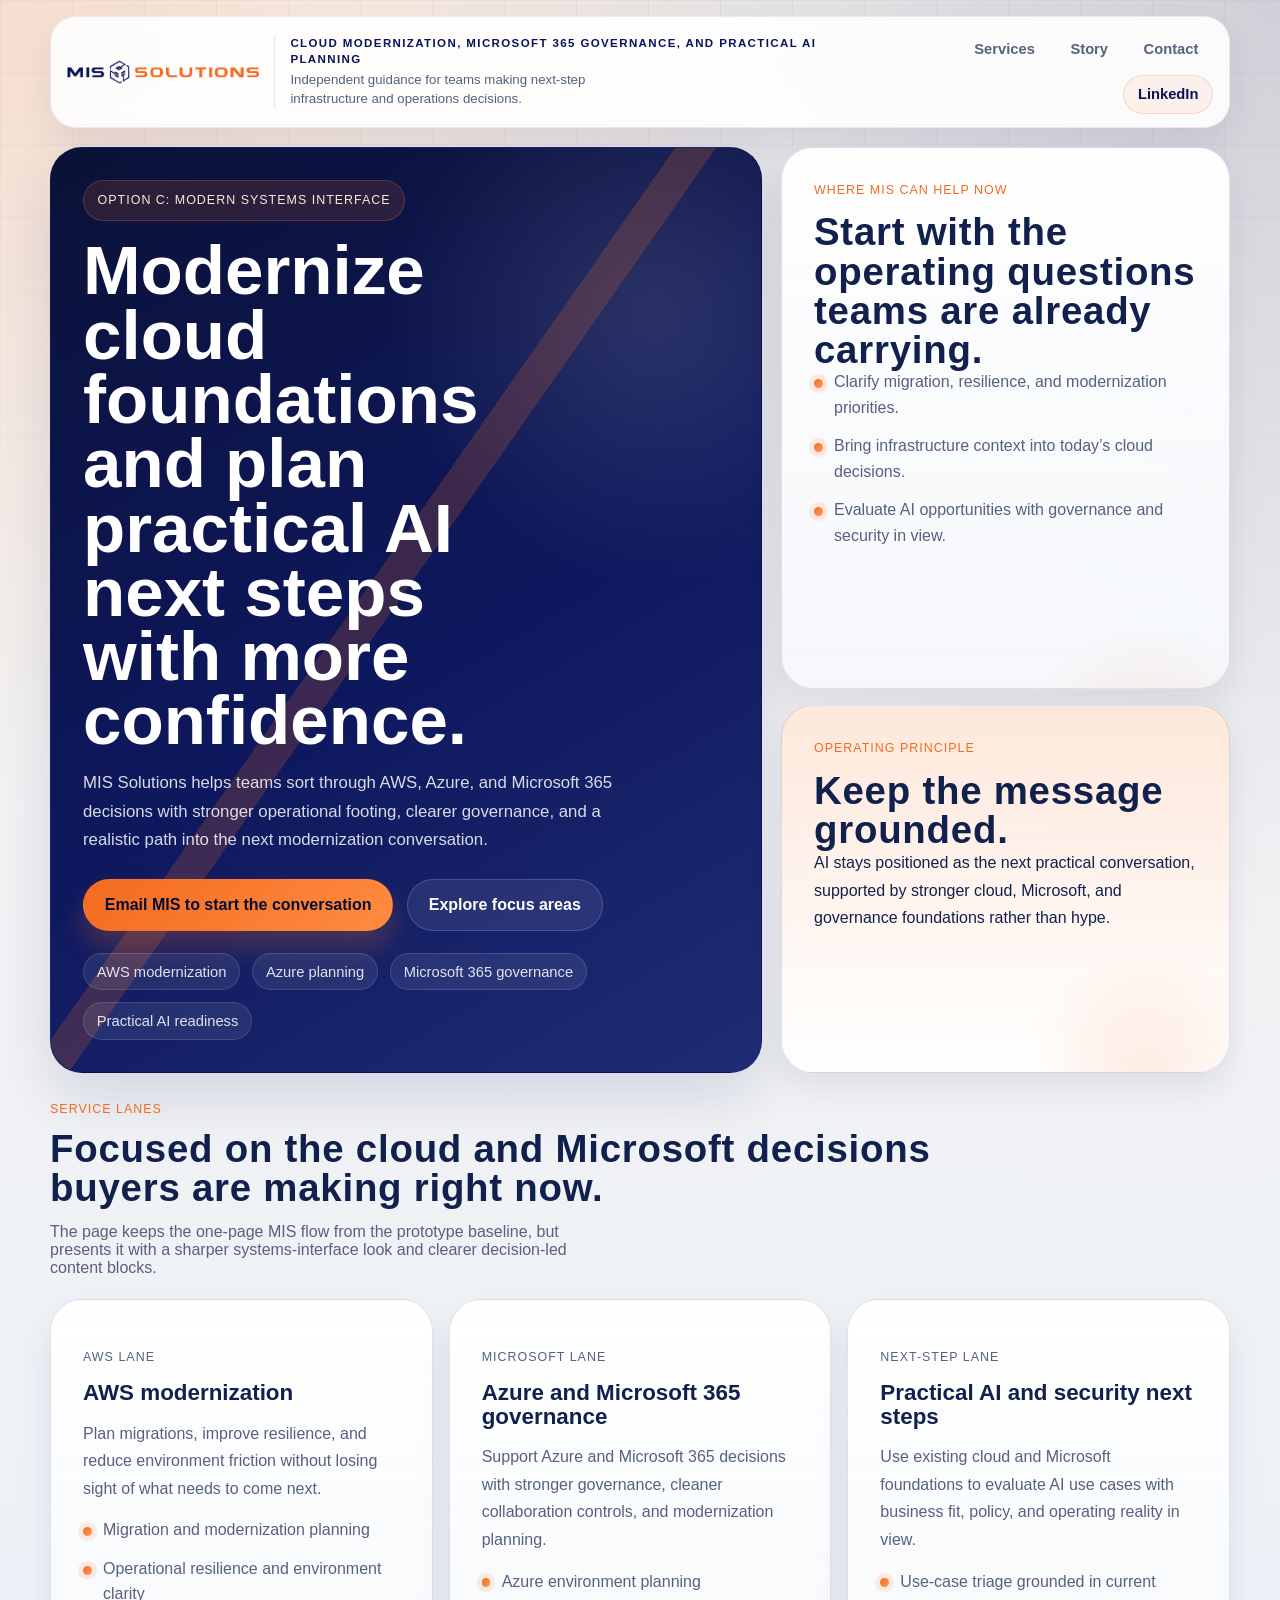
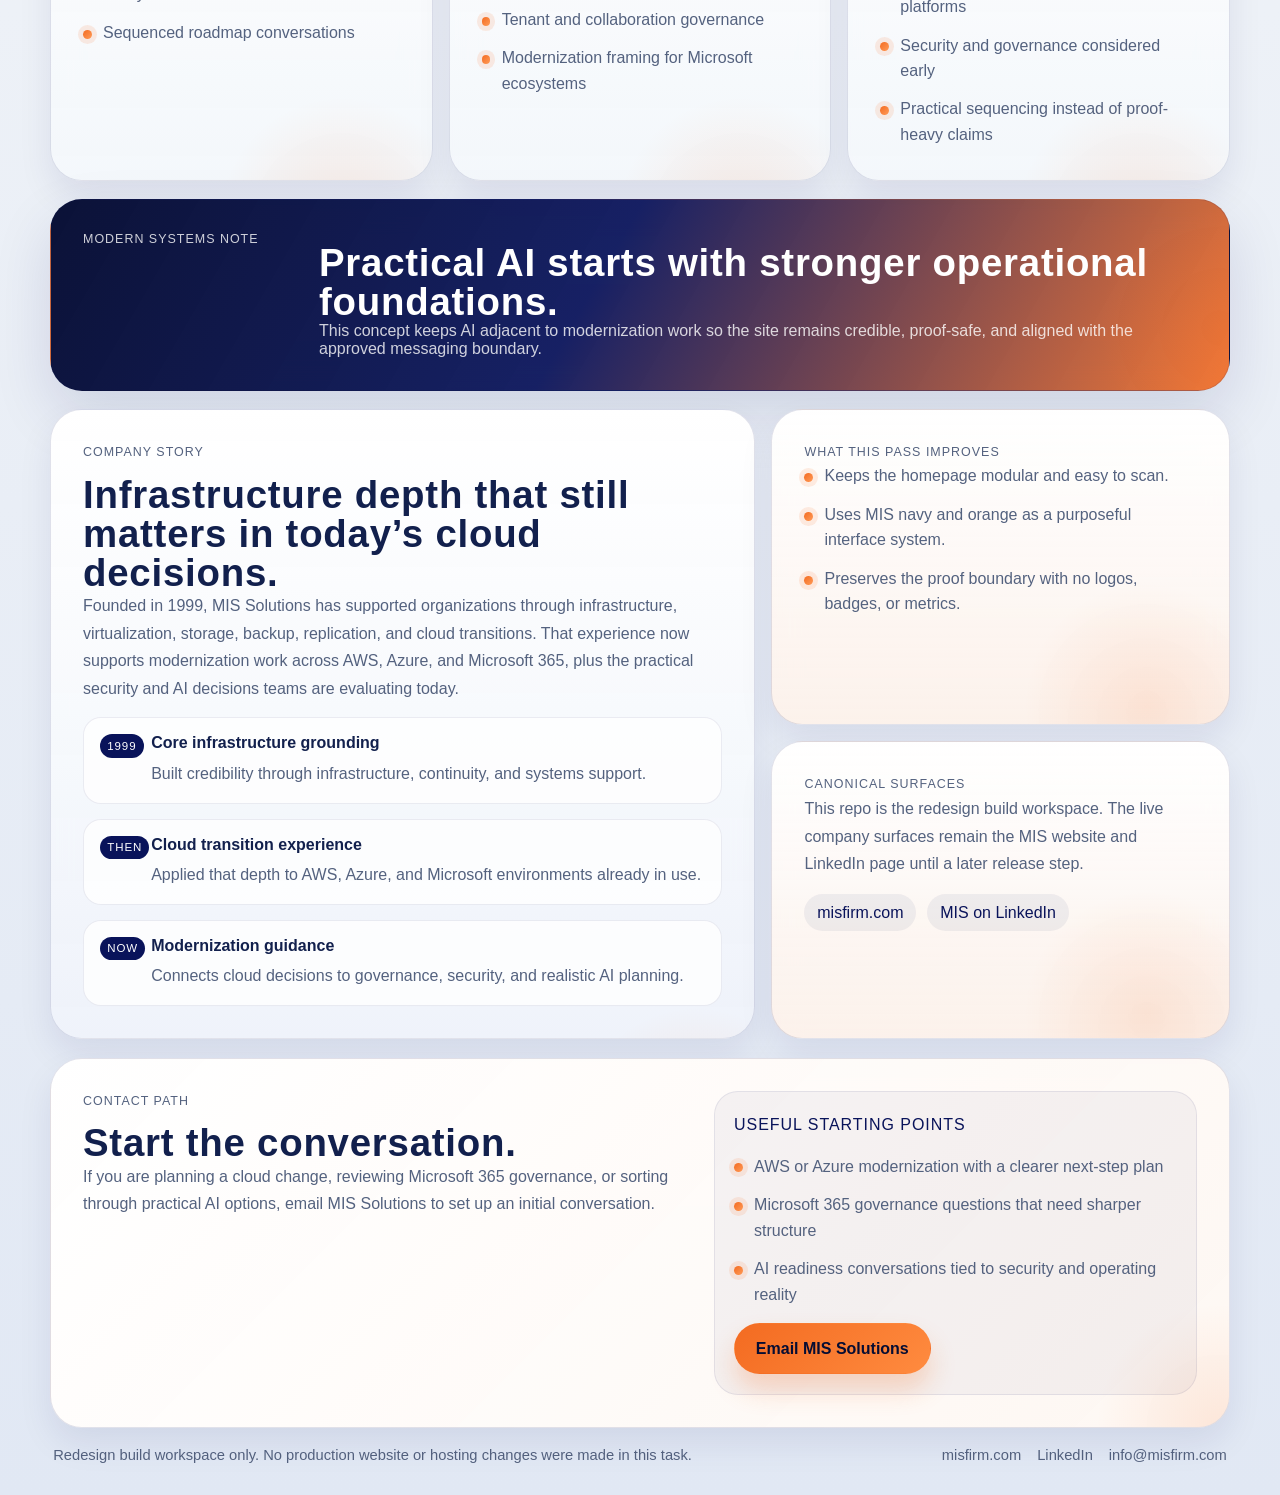
==== index.html @ 7998a899 "Refine homepage header" ====
<!DOCTYPE html>
<html lang="en">
  <head>
    <meta charset="utf-8" />
    <meta name="viewport" content="width=device-width, initial-scale=1" />
    <title>MIS Solutions | Modern Systems Interface</title>
    <meta
      name="description"
      content="MIS Solutions helps organizations modernize AWS, Azure, and Microsoft 365 foundations while planning practical next steps for AI."
    />
    <link rel="stylesheet" href="styles.css" />
  </head>
  <body>
    <div class="page-frame">
      <header class="site-header shell">
        <a class="brand" href="#top" aria-label="MIS Solutions home">
          <img src="assets/mis-logo.png" alt="MIS Solutions" />
          <span class="brand-copy">
            <strong>Cloud modernization, Microsoft 365 governance, and practical AI planning</strong>
            <span>Independent guidance for teams making next-step infrastructure and operations decisions.</span>
          </span>
        </a>

        <nav class="site-nav" aria-label="Primary">
          <a href="#services">Services</a>
          <a href="#story">Story</a>
          <a href="#contact">Contact</a>
          <a class="nav-accent" href="https://www.linkedin.com/company/mis-solutions-llc/">LinkedIn</a>
        </nav>
      </header>

      <main id="top">
        <section class="hero shell">
          <div class="hero-copy panel panel-hero">
            <p class="eyebrow">Option C: Modern Systems Interface</p>
            <h1>Modernize cloud foundations and plan practical AI next steps with more confidence.</h1>
            <p class="lede">
              MIS Solutions helps teams sort through AWS, Azure, and Microsoft 365
              decisions with stronger operational footing, clearer governance, and
              a realistic path into the next modernization conversation.
            </p>

            <div class="hero-actions">
              <a class="button button-primary" href="mailto:info@misfirm.com">
                Email MIS to start the conversation
              </a>
              <a class="button button-secondary" href="#services">
                Explore focus areas
              </a>
            </div>

            <ul class="hero-tags" aria-label="Current focus">
              <li>AWS modernization</li>
              <li>Azure planning</li>
              <li>Microsoft 365 governance</li>
              <li>Practical AI readiness</li>
            </ul>
          </div>

          <aside class="hero-rail">
            <section class="panel panel-rail">
              <p class="section-kicker">Where MIS can help now</p>
              <h2>Start with the operating questions teams are already carrying.</h2>
              <ul class="signal-list">
                <li>Clarify migration, resilience, and modernization priorities.</li>
                <li>Bring infrastructure context into today’s cloud decisions.</li>
                <li>Evaluate AI opportunities with governance and security in view.</li>
              </ul>
            </section>

            <section class="panel panel-rail panel-rail-accent">
              <p class="section-kicker">Operating principle</p>
              <h2>Keep the message grounded.</h2>
              <p>
                AI stays positioned as the next practical conversation, supported by
                stronger cloud, Microsoft, and governance foundations rather than hype.
              </p>
            </section>
          </aside>
        </section>

        <section class="section shell" id="services">
          <div class="section-heading">
            <p class="section-kicker">Service lanes</p>
            <h2>Focused on the cloud and Microsoft decisions buyers are making right now.</h2>
            <p>
              The page keeps the one-page MIS flow from the prototype baseline, but
              presents it with a sharper systems-interface look and clearer decision-led
              content blocks.
            </p>
          </div>

          <div class="service-grid">
            <article class="panel service-card">
              <p class="service-label">AWS lane</p>
              <h3>AWS modernization</h3>
              <p>
                Plan migrations, improve resilience, and reduce environment friction
                without losing sight of what needs to come next.
              </p>
              <ul>
                <li>Migration and modernization planning</li>
                <li>Operational resilience and environment clarity</li>
                <li>Sequenced roadmap conversations</li>
              </ul>
            </article>

            <article class="panel service-card">
              <p class="service-label">Microsoft lane</p>
              <h3>Azure and Microsoft 365 governance</h3>
              <p>
                Support Azure and Microsoft 365 decisions with stronger governance,
                cleaner collaboration controls, and modernization planning.
              </p>
              <ul>
                <li>Azure environment planning</li>
                <li>Tenant and collaboration governance</li>
                <li>Modernization framing for Microsoft ecosystems</li>
              </ul>
            </article>

            <article class="panel service-card">
              <p class="service-label">Next-step lane</p>
              <h3>Practical AI and security next steps</h3>
              <p>
                Use existing cloud and Microsoft foundations to evaluate AI use cases
                with business fit, policy, and operating reality in view.
              </p>
              <ul>
                <li>Use-case triage grounded in current platforms</li>
                <li>Security and governance considered early</li>
                <li>Practical sequencing instead of proof-heavy claims</li>
              </ul>
            </article>
          </div>
        </section>

        <section class="section shell">
          <div class="signal-band panel">
            <p class="section-kicker">Modern systems note</p>
            <div>
              <h2>Practical AI starts with stronger operational foundations.</h2>
              <p>
                This concept keeps AI adjacent to modernization work so the site remains
                credible, proof-safe, and aligned with the approved messaging boundary.
              </p>
            </div>
          </div>
        </section>

        <section class="section shell" id="story">
          <div class="story-grid">
            <article class="panel story-card">
              <p class="section-kicker">Company story</p>
              <h2>Infrastructure depth that still matters in today’s cloud decisions.</h2>
              <p>
                Founded in 1999, MIS Solutions has supported organizations through
                infrastructure, virtualization, storage, backup, replication, and cloud
                transitions. That experience now supports modernization work across AWS,
                Azure, and Microsoft 365, plus the practical security and AI decisions
                teams are evaluating today.
              </p>

              <div class="timeline" aria-label="MIS evolution">
                <div>
                  <span>1999</span>
                  <strong>Core infrastructure grounding</strong>
                  <p>Built credibility through infrastructure, continuity, and systems support.</p>
                </div>
                <div>
                  <span>Then</span>
                  <strong>Cloud transition experience</strong>
                  <p>Applied that depth to AWS, Azure, and Microsoft environments already in use.</p>
                </div>
                <div>
                  <span>Now</span>
                  <strong>Modernization guidance</strong>
                  <p>Connects cloud decisions to governance, security, and realistic AI planning.</p>
                </div>
              </div>
            </article>

            <aside class="story-rail">
              <section class="panel side-card">
                <p class="section-kicker">What this pass improves</p>
                <ul class="signal-list">
                  <li>Keeps the homepage modular and easy to scan.</li>
                  <li>Uses MIS navy and orange as a purposeful interface system.</li>
                  <li>Preserves the proof boundary with no logos, badges, or metrics.</li>
                </ul>
              </section>

              <section class="panel side-card">
                <p class="section-kicker">Canonical surfaces</p>
                <p>
                  This repo is the redesign build workspace. The live company surfaces
                  remain the MIS website and LinkedIn page until a later release step.
                </p>
                <div class="surface-links">
                  <a href="https://misfirm.com">misfirm.com</a>
                  <a href="https://www.linkedin.com/company/mis-solutions-llc/">MIS on LinkedIn</a>
                </div>
              </section>
            </aside>
          </div>
        </section>

        <section class="section shell" id="contact">
          <div class="panel cta-card">
            <div>
              <p class="section-kicker">Contact path</p>
              <h2>Start the conversation.</h2>
              <p>
                If you are planning a cloud change, reviewing Microsoft 365 governance,
                or sorting through practical AI options, email MIS Solutions to set up
                an initial conversation.
              </p>
            </div>

            <div class="cta-side">
              <p>Useful starting points</p>
              <ul>
                <li>AWS or Azure modernization with a clearer next-step plan</li>
                <li>Microsoft 365 governance questions that need sharper structure</li>
                <li>AI readiness conversations tied to security and operating reality</li>
              </ul>
              <a class="button button-primary" href="mailto:info@misfirm.com">
                Email MIS Solutions
              </a>
            </div>
          </div>
        </section>
      </main>

      <footer class="site-footer shell">
        <p>Redesign build workspace only. No production website or hosting changes were made in this task.</p>
        <div class="footer-links">
          <a href="https://misfirm.com">misfirm.com</a>
          <a href="https://www.linkedin.com/company/mis-solutions-llc/">LinkedIn</a>
          <a href="mailto:info@misfirm.com">info@misfirm.com</a>
        </div>
      </footer>
    </div>
  </body>
</html>
---- styles.css ----
:root {
  --navy: #09135a;
  --navy-deep: #060d33;
  --navy-mid: #16246f;
  --orange: #f36b21;
  --orange-soft: #ffe7d9;
  --sand: #f4efe8;
  --mist: #d8e2f5;
  --ink: #12204d;
  --muted: #54627f;
  --line: rgba(9, 19, 90, 0.12);
  --panel: rgba(255, 255, 255, 0.9);
  --panel-strong: #ffffff;
  --shadow: 0 24px 60px rgba(9, 19, 90, 0.12);
  --shadow-soft: 0 16px 34px rgba(9, 19, 90, 0.08);
  --radius-xl: 32px;
  --radius-lg: 24px;
  --radius-md: 18px;
  --content: 1180px;
  --display: "Quivera Regular", "Orbitron", "Trebuchet MS", sans-serif;
  --body: "Avenir Next", "Segoe UI", sans-serif;
}

* {
  box-sizing: border-box;
}

html {
  scroll-behavior: smooth;
}

body {
  margin: 0;
  font-family: var(--body);
  color: var(--ink);
  background:
    radial-gradient(circle at top left, rgba(243, 107, 33, 0.16), transparent 24%),
    radial-gradient(circle at top right, rgba(9, 19, 90, 0.16), transparent 28%),
    linear-gradient(180deg, #f6f4f0 0%, #edf1f7 52%, #e1e8f4 100%);
}

body::before {
  content: "";
  position: fixed;
  inset: 0;
  background-image:
    linear-gradient(rgba(9, 19, 90, 0.04) 1px, transparent 1px),
    linear-gradient(90deg, rgba(9, 19, 90, 0.04) 1px, transparent 1px);
  background-size: 72px 72px;
  mask-image: linear-gradient(180deg, rgba(0, 0, 0, 0.8), transparent 88%);
  pointer-events: none;
}

a {
  color: inherit;
}

img {
  display: block;
  max-width: 100%;
}

h1,
h2,
h3,
p,
ul {
  margin: 0;
}

ul {
  padding: 0;
  list-style: none;
}

.shell {
  width: min(calc(100% - 2rem), var(--content));
  margin: 0 auto;
}

.page-frame {
  padding: 1rem 0 2rem;
}

.panel {
  position: relative;
  overflow: hidden;
  border: 1px solid var(--line);
  border-radius: var(--radius-xl);
  background: var(--panel);
  box-shadow: var(--shadow-soft);
  backdrop-filter: blur(14px);
}

.panel::after {
  content: "";
  position: absolute;
  inset: auto -10% -35% auto;
  width: 16rem;
  height: 16rem;
  border-radius: 50%;
  background: radial-gradient(circle, rgba(243, 107, 33, 0.12), transparent 68%);
  pointer-events: none;
}

.site-header {
  display: flex;
  align-items: center;
  justify-content: space-between;
  gap: 1.25rem;
  padding: 0.8rem 1rem;
  border: 1px solid rgba(9, 19, 90, 0.08);
  border-radius: 26px;
  background: rgba(255, 255, 255, 0.9);
  box-shadow: var(--shadow-soft);
  backdrop-filter: blur(16px);
}

.brand {
  display: inline-flex;
  align-items: center;
  gap: 0.95rem;
  flex: 1 1 auto;
  min-width: 0;
  text-decoration: none;
}

.brand img {
  width: clamp(9.5rem, 18vw, 12rem);
  height: auto;
  flex: 0 0 auto;
}

.brand-copy {
  display: grid;
  gap: 0.22rem;
  min-width: 0;
  padding-left: 0.95rem;
  border-left: 1px solid rgba(9, 19, 90, 0.1);
}

.brand-copy strong {
  color: var(--navy);
  font-size: 0.72rem;
  font-weight: 800;
  letter-spacing: 0.12em;
  line-height: 1.4;
  text-transform: uppercase;
}

.brand-copy span {
  max-width: 40ch;
  color: var(--muted);
  font-size: 0.83rem;
  line-height: 1.4;
}

.site-nav {
  display: flex;
  flex-wrap: wrap;
  justify-content: flex-end;
  gap: 0.4rem;
}

.site-nav a {
  padding: 0.65rem 0.85rem;
  border: 1px solid transparent;
  border-radius: 999px;
  color: var(--muted);
  font-size: 0.92rem;
  font-weight: 600;
  text-decoration: none;
  transition: color 160ms ease, background 160ms ease, border-color 160ms ease;
}

.site-nav a:hover,
.site-nav a:focus-visible {
  color: var(--navy);
  background: rgba(9, 19, 90, 0.05);
  border-color: rgba(9, 19, 90, 0.08);
}

.site-nav .nav-accent {
  color: var(--navy);
  background: rgba(243, 107, 33, 0.08);
  border-color: rgba(243, 107, 33, 0.18);
}

.hero {
  display: grid;
  grid-template-columns: minmax(0, 1.3fr) minmax(290px, 0.82fr);
  gap: 1.2rem;
  margin-top: 1.2rem;
}

.panel-hero,
.panel-rail,
.service-card,
.story-card,
.side-card,
.cta-card,
.signal-band {
  padding: clamp(1.4rem, 3vw, 2rem);
}

.panel-hero {
  min-height: 34rem;
  background:
    linear-gradient(150deg, rgba(6, 13, 51, 0.98) 0%, rgba(9, 19, 90, 0.98) 54%, rgba(22, 36, 111, 0.96) 100%);
  color: #ffffff;
  box-shadow: var(--shadow);
}

.panel-hero::before {
  content: "";
  position: absolute;
  inset: 0;
  background:
    linear-gradient(125deg, transparent 0 46%, rgba(243, 107, 33, 0.2) 46% 49%, transparent 49% 100%),
    radial-gradient(circle at 85% 18%, rgba(255, 255, 255, 0.12), transparent 28%);
  pointer-events: none;
}

.eyebrow,
.section-kicker,
.service-label {
  position: relative;
  z-index: 1;
  display: inline-flex;
  align-items: center;
  gap: 0.5rem;
  font-family: var(--display);
  letter-spacing: 0.08em;
  text-transform: uppercase;
}

.eyebrow {
  padding: 0.55rem 0.85rem;
  border: 1px solid rgba(243, 107, 33, 0.28);
  border-radius: 999px;
  background: rgba(243, 107, 33, 0.13);
  color: #ffe6d7;
  font-size: 0.78rem;
}

.panel-hero h1 {
  position: relative;
  z-index: 1;
  max-width: 11ch;
  margin-top: 1.1rem;
  font-family: var(--display);
  font-size: clamp(3rem, 5.4vw, 5.4rem);
  line-height: 0.93;
}

.lede,
.panel-hero p,
.panel-rail p,
.service-card p,
.story-card p,
.side-card p,
.cta-card p {
  position: relative;
  z-index: 1;
  line-height: 1.72;
}

.lede {
  max-width: 58ch;
  margin-top: 1rem;
  color: rgba(255, 255, 255, 0.84);
  font-size: 1.05rem;
}

.hero-actions {
  position: relative;
  z-index: 1;
  display: flex;
  flex-wrap: wrap;
  gap: 0.85rem;
  margin-top: 1.5rem;
}

.button {
  display: inline-flex;
  align-items: center;
  justify-content: center;
  min-height: 3.2rem;
  padding: 0.92rem 1.3rem;
  border-radius: 999px;
  border: 1px solid transparent;
  font-weight: 700;
  text-decoration: none;
  transition: transform 160ms ease, box-shadow 160ms ease, background 160ms ease;
}

.button:hover,
.button:focus-visible {
  transform: translateY(-1px);
}

.button-primary {
  background: linear-gradient(135deg, var(--orange) 0%, #ff8b3f 100%);
  color: var(--navy-deep);
  box-shadow: 0 16px 26px rgba(243, 107, 33, 0.24);
}

.button-secondary {
  background: rgba(255, 255, 255, 0.08);
  border-color: rgba(255, 255, 255, 0.16);
  color: #ffffff;
}

.hero-tags {
  position: relative;
  z-index: 1;
  display: flex;
  flex-wrap: wrap;
  gap: 0.75rem;
  margin-top: 1.4rem;
}

.hero-tags li,
.surface-links a {
  display: inline-flex;
  align-items: center;
  min-height: 2.35rem;
  padding: 0.55rem 0.8rem;
  border-radius: 999px;
}

.hero-tags li {
  border: 1px solid rgba(255, 255, 255, 0.13);
  background: rgba(255, 255, 255, 0.08);
  color: rgba(255, 255, 255, 0.86);
  font-size: 0.92rem;
}

.hero-rail {
  display: grid;
  gap: 1rem;
}

.panel-rail {
  background:
    linear-gradient(180deg, rgba(255, 255, 255, 0.96), rgba(246, 248, 252, 0.92));
}

.panel-rail h2,
.section-heading h2,
.signal-band h2,
.story-card h2,
.cta-card h2 {
  margin-top: 0.7rem;
  font-family: var(--display);
  font-size: clamp(1.8rem, 3vw, 2.8rem);
  line-height: 1.02;
  letter-spacing: 0.02em;
}

.panel-rail-accent {
  background:
    linear-gradient(180deg, rgba(255, 231, 217, 0.92), rgba(255, 255, 255, 0.96));
}

.section {
  margin-top: 1.15rem;
}

.section-heading {
  max-width: 56rem;
  padding: 0.5rem 0 0.35rem;
}

.section-heading p:last-child {
  margin-top: 1rem;
  max-width: 62ch;
  color: var(--muted);
}

.service-grid,
.story-grid {
  display: grid;
  gap: 1rem;
  margin-top: 1rem;
}

.service-grid {
  grid-template-columns: repeat(3, minmax(0, 1fr));
}

.service-card {
  background:
    linear-gradient(180deg, rgba(255, 255, 255, 0.98), rgba(244, 247, 251, 0.94));
}

.service-label,
.section-kicker {
  color: var(--orange);
  font-size: 0.78rem;
}

.service-card h3 {
  position: relative;
  z-index: 1;
  margin-top: 0.8rem;
  font-family: var(--display);
  font-size: 1.4rem;
  line-height: 1.05;
}

.service-card p,
.story-card p,
.side-card p,
.cta-card p,
.signal-band p,
.signal-list li,
.service-card li,
.cta-card li,
.timeline p {
  color: var(--muted);
}

.service-card p,
.service-card ul,
.story-card .timeline,
.cta-card ul {
  margin-top: 0.95rem;
}

.signal-list,
.service-card ul,
.cta-card ul {
  display: grid;
  gap: 0.8rem;
}

.signal-list li,
.service-card li,
.cta-card li {
  position: relative;
  padding-left: 1.25rem;
  line-height: 1.6;
}

.signal-list li::before,
.service-card li::before,
.cta-card li::before {
  content: "";
  position: absolute;
  left: 0;
  top: 0.62rem;
  width: 0.55rem;
  height: 0.55rem;
  border-radius: 50%;
  background: linear-gradient(135deg, var(--orange), #ff9b58);
  box-shadow: 0 0 0 5px rgba(243, 107, 33, 0.12);
}

.signal-band {
  display: grid;
  grid-template-columns: 220px minmax(0, 1fr);
  gap: 1rem;
  align-items: start;
  background:
    linear-gradient(120deg, rgba(6, 13, 51, 0.98) 0%, rgba(9, 19, 90, 0.94) 46%, rgba(243, 107, 33, 0.9) 100%);
  color: #ffffff;
  box-shadow: var(--shadow);
}

.signal-band .section-kicker,
.signal-band p {
  color: rgba(255, 255, 255, 0.8);
}

.story-grid {
  grid-template-columns: minmax(0, 1.2fr) minmax(280px, 0.78fr);
}

.story-rail {
  display: grid;
  gap: 1rem;
}

.story-card {
  background:
    linear-gradient(180deg, rgba(255, 255, 255, 0.98), rgba(239, 243, 250, 0.94));
}

.timeline {
  display: grid;
  gap: 0.9rem;
}

.timeline div {
  position: relative;
  padding: 1rem 1rem 1rem 4.2rem;
  border: 1px solid rgba(9, 19, 90, 0.08);
  border-radius: var(--radius-md);
  background: rgba(255, 255, 255, 0.78);
}

.timeline span {
  position: absolute;
  left: 1rem;
  top: 1rem;
  display: inline-flex;
  align-items: center;
  justify-content: center;
  min-width: 2.4rem;
  padding: 0.35rem 0.45rem;
  border-radius: 999px;
  background: var(--navy);
  color: #ffffff;
  font-family: var(--display);
  font-size: 0.72rem;
  letter-spacing: 0.08em;
  text-transform: uppercase;
}

.timeline strong {
  display: block;
  color: var(--ink);
  font-size: 1rem;
}

.timeline p {
  margin-top: 0.45rem;
}

.side-card {
  background:
    linear-gradient(180deg, rgba(255, 255, 255, 0.98), rgba(255, 242, 233, 0.86));
}

.surface-links {
  display: flex;
  flex-wrap: wrap;
  gap: 0.7rem;
  margin-top: 1rem;
}

.surface-links a {
  background: rgba(9, 19, 90, 0.06);
  color: var(--navy);
  text-decoration: none;
}

.cta-card {
  display: grid;
  grid-template-columns: minmax(0, 1.12fr) minmax(280px, 0.88fr);
  gap: 1rem;
  align-items: start;
  background:
    linear-gradient(135deg, rgba(255, 255, 255, 0.98) 0%, rgba(255, 247, 242, 0.96) 100%);
}

.cta-side {
  padding: 1.2rem;
  border: 1px solid rgba(9, 19, 90, 0.08);
  border-radius: var(--radius-lg);
  background: rgba(9, 19, 90, 0.04);
}

.cta-side > p {
  font-family: var(--display);
  color: var(--navy);
  letter-spacing: 0.06em;
  text-transform: uppercase;
}

.cta-side .button {
  margin-top: 1rem;
}

.site-footer {
  display: flex;
  align-items: center;
  justify-content: space-between;
  gap: 1rem;
  margin-top: 1.2rem;
  padding: 0 0.2rem;
  color: var(--muted);
  font-size: 0.92rem;
}

.footer-links {
  display: flex;
  flex-wrap: wrap;
  gap: 1rem;
}

.footer-links a {
  text-decoration: none;
}

@media (max-width: 980px) {
  .hero,
  .signal-band,
  .story-grid,
  .cta-card {
    grid-template-columns: 1fr;
  }

  .site-header {
    align-items: flex-start;
    flex-direction: column;
    border-radius: 28px;
  }

  .brand {
    align-items: flex-start;
  }

  .brand-copy {
    padding-left: 0;
    border-left: 0;
  }

  .site-nav {
    justify-content: flex-start;
  }

  .service-grid {
    grid-template-columns: 1fr;
  }

  .panel-hero {
    min-height: auto;
  }
}

@media (max-width: 640px) {
  .page-frame {
    padding-top: 0.75rem;
  }

  .shell {
    width: min(calc(100% - 1rem), var(--content));
  }

  .site-header,
  .panel-hero,
  .panel-rail,
  .service-card,
  .story-card,
  .side-card,
  .cta-card,
  .signal-band {
    border-radius: 24px;
  }

  .panel-hero h1 {
    max-width: 12ch;
    font-size: clamp(2.35rem, 12vw, 3.45rem);
  }

  .site-footer {
    flex-direction: column;
    align-items: flex-start;
  }

  .brand-copy strong {
    font-size: 0.68rem;
  }
}
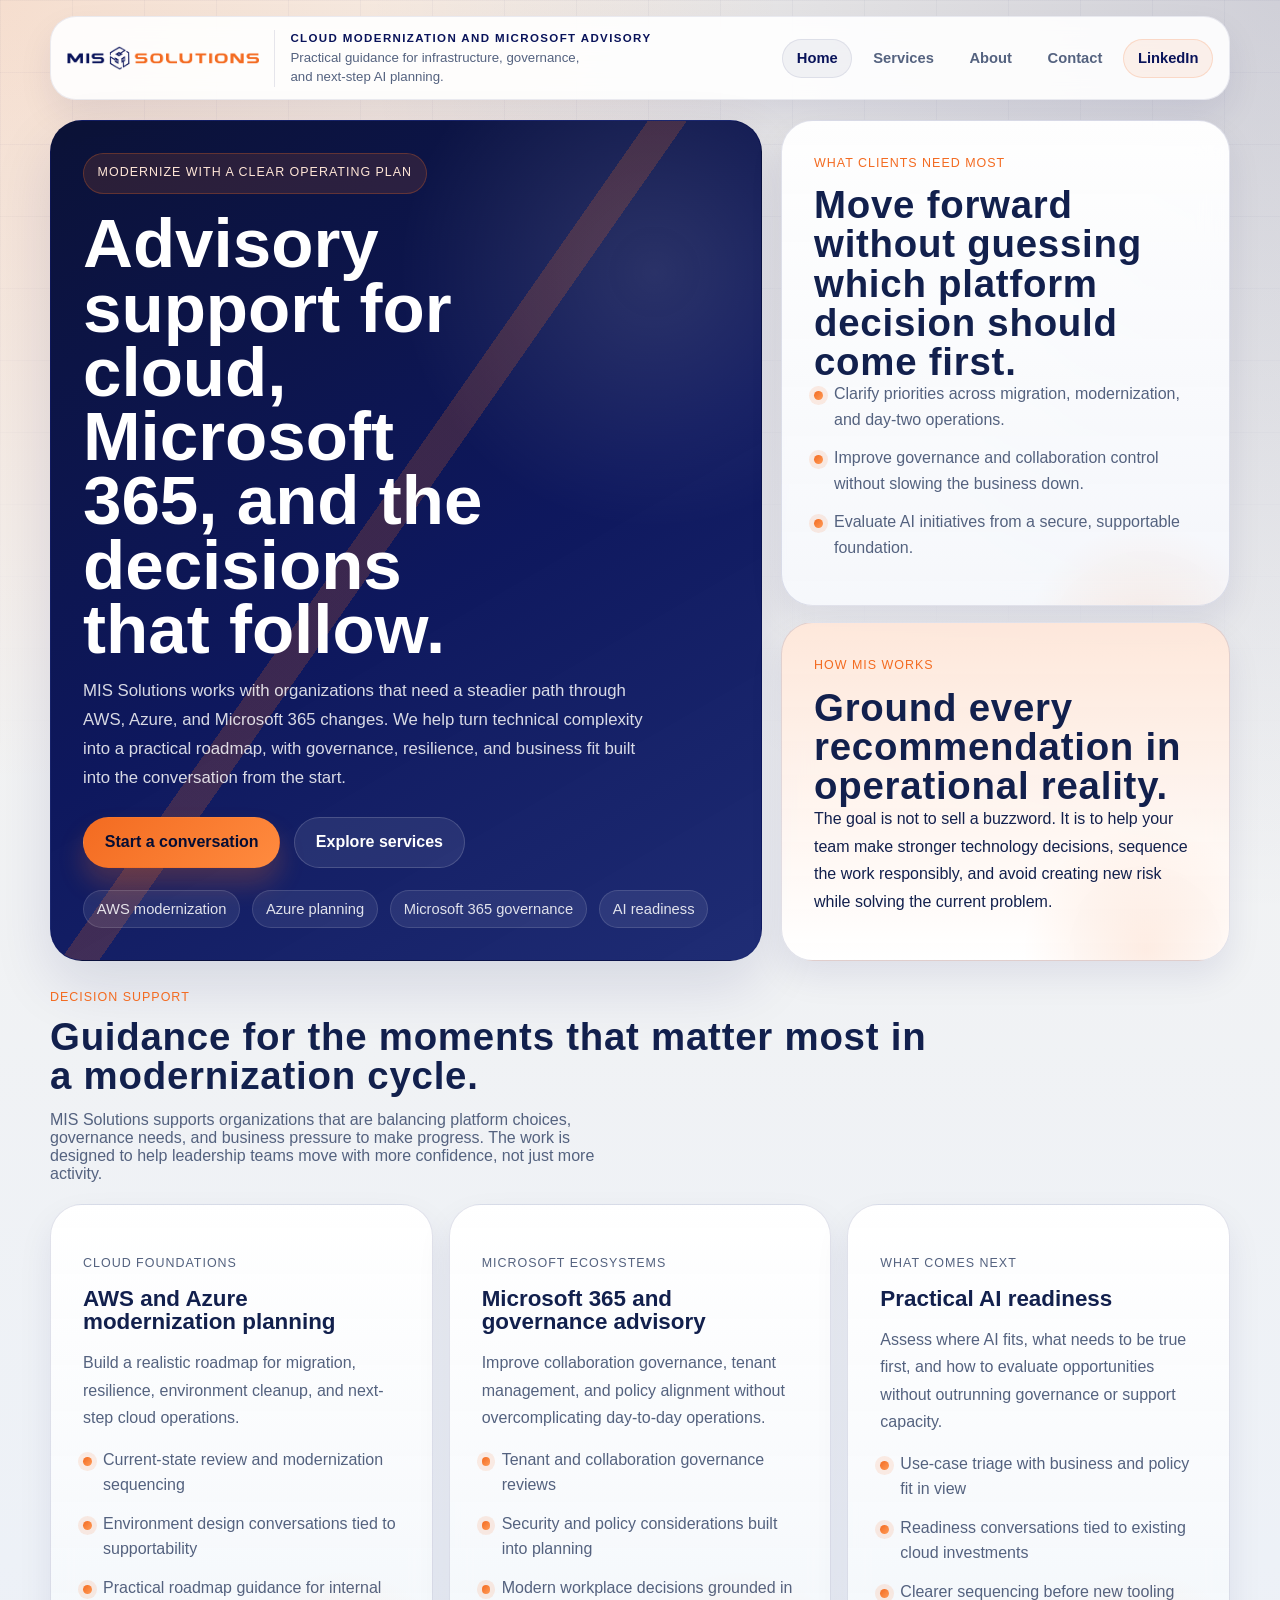
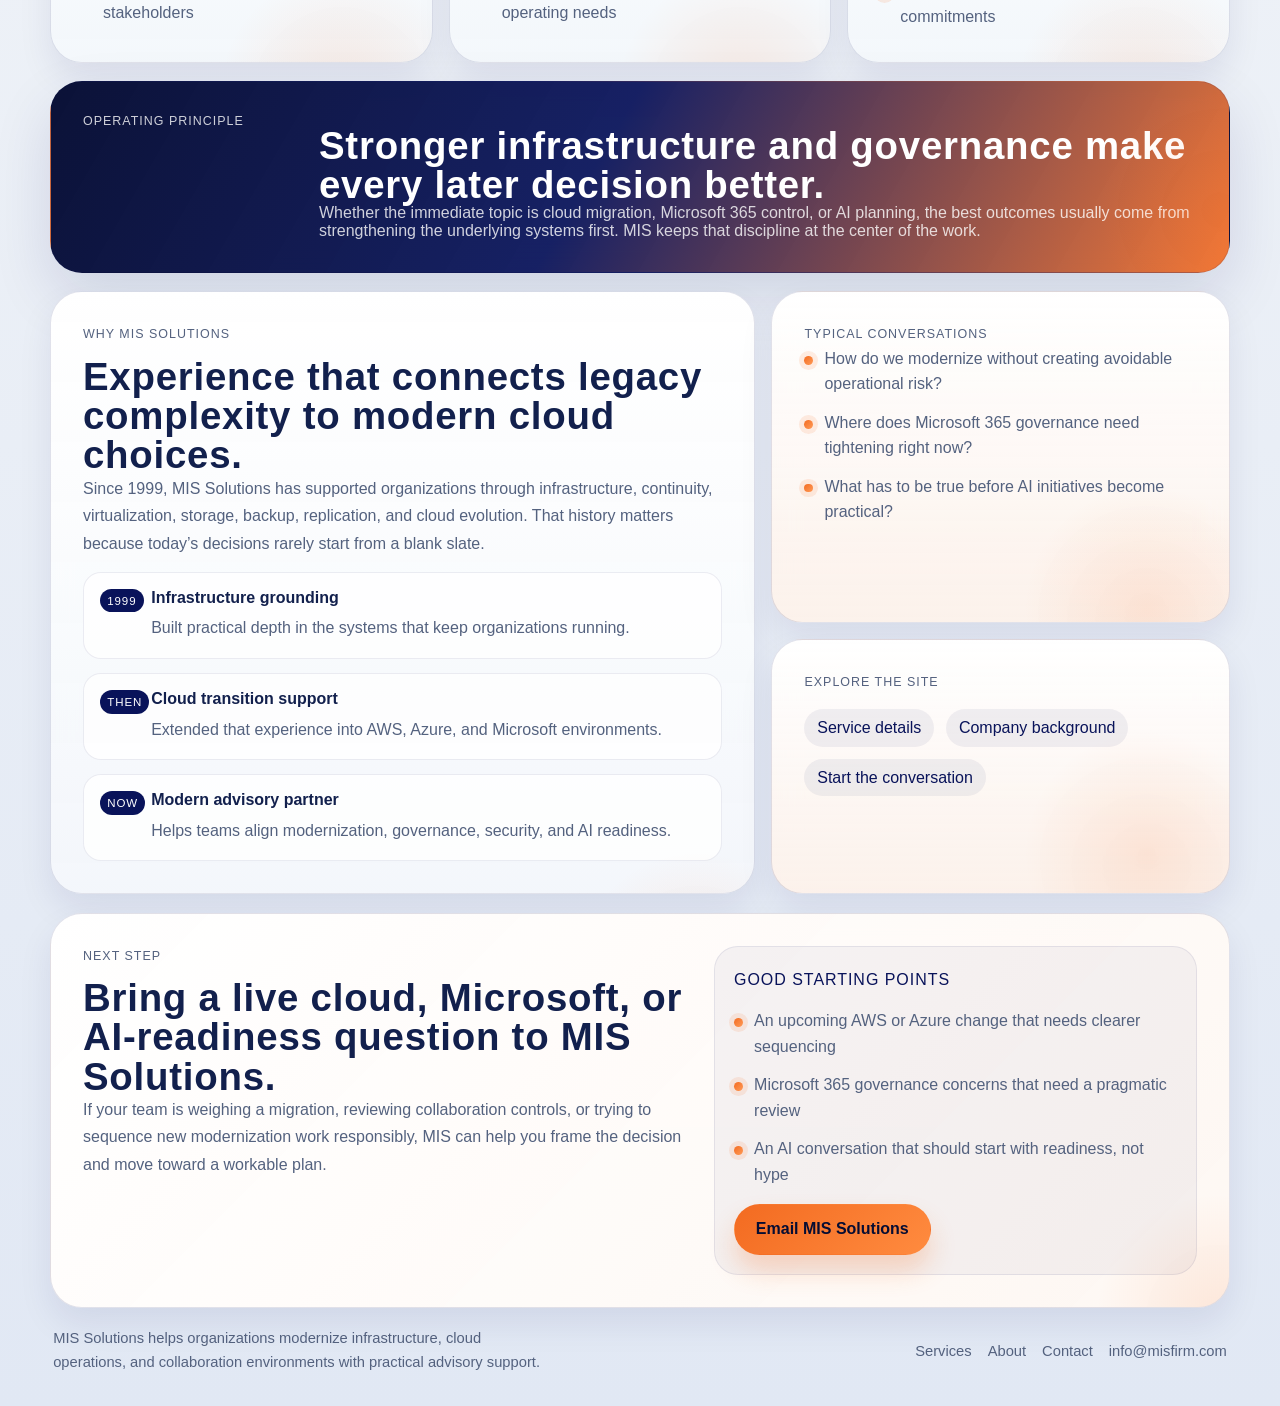
==== commit 45eec15f: "Expand MIS site into multi-page customer-facing brochure Co-Authored-By: Paperclip <noreply@papercli" ====
--- a/index.html
+++ b/index.html
@@ -3,133 +3,132 @@
   <head>
     <meta charset="utf-8" />
     <meta name="viewport" content="width=device-width, initial-scale=1" />
-    <title>MIS Solutions | Modern Systems Interface</title>
+    <title>MIS Solutions | Cloud and Microsoft Modernization Advisory</title>
     <meta
       name="description"
-      content="MIS Solutions helps organizations modernize AWS, Azure, and Microsoft 365 foundations while planning practical next steps for AI."
+      content="MIS Solutions helps organizations modernize AWS, Azure, and Microsoft 365 environments with clear roadmaps, governance guidance, and practical AI readiness planning."
     />
     <link rel="stylesheet" href="styles.css" />
   </head>
   <body>
     <div class="page-frame">
       <header class="site-header shell">
-        <a class="brand" href="#top" aria-label="MIS Solutions home">
+        <a class="brand" href="index.html" aria-label="MIS Solutions home">
           <img src="assets/mis-logo.png" alt="MIS Solutions" />
           <span class="brand-copy">
-            <strong>Cloud modernization, Microsoft 365 governance, and practical AI planning</strong>
-            <span>Independent guidance for teams making next-step infrastructure and operations decisions.</span>
+            <strong>Cloud modernization and Microsoft advisory</strong>
+            <span>Practical guidance for infrastructure, governance, and next-step AI planning.</span>
           </span>
         </a>
 
         <nav class="site-nav" aria-label="Primary">
-          <a href="#services">Services</a>
-          <a href="#story">Story</a>
-          <a href="#contact">Contact</a>
+          <a aria-current="page" href="index.html">Home</a>
+          <a href="services.html">Services</a>
+          <a href="about.html">About</a>
+          <a href="contact.html">Contact</a>
           <a class="nav-accent" href="https://www.linkedin.com/company/mis-solutions-llc/">LinkedIn</a>
         </nav>
       </header>
 
-      <main id="top">
+      <main>
         <section class="hero shell">
           <div class="hero-copy panel panel-hero">
-            <p class="eyebrow">Option C: Modern Systems Interface</p>
-            <h1>Modernize cloud foundations and plan practical AI next steps with more confidence.</h1>
+            <p class="eyebrow">Modernize with a clear operating plan</p>
+            <h1>Advisory support for cloud, Microsoft 365, and the decisions that follow.</h1>
             <p class="lede">
-              MIS Solutions helps teams sort through AWS, Azure, and Microsoft 365
-              decisions with stronger operational footing, clearer governance, and
-              a realistic path into the next modernization conversation.
+              MIS Solutions works with organizations that need a steadier path through AWS,
+              Azure, and Microsoft 365 changes. We help turn technical complexity into a
+              practical roadmap, with governance, resilience, and business fit built into
+              the conversation from the start.
             </p>
 
             <div class="hero-actions">
-              <a class="button button-primary" href="mailto:info@misfirm.com">
-                Email MIS to start the conversation
-              </a>
-              <a class="button button-secondary" href="#services">
-                Explore focus areas
-              </a>
-            </div>
-
-            <ul class="hero-tags" aria-label="Current focus">
+              <a class="button button-primary" href="contact.html">Start a conversation</a>
+              <a class="button button-secondary" href="services.html">Explore services</a>
+            </div>
+
+            <ul class="hero-tags" aria-label="Focus areas">
               <li>AWS modernization</li>
               <li>Azure planning</li>
               <li>Microsoft 365 governance</li>
-              <li>Practical AI readiness</li>
+              <li>AI readiness</li>
             </ul>
           </div>
 
           <aside class="hero-rail">
             <section class="panel panel-rail">
-              <p class="section-kicker">Where MIS can help now</p>
-              <h2>Start with the operating questions teams are already carrying.</h2>
+              <p class="section-kicker">What clients need most</p>
+              <h2>Move forward without guessing which platform decision should come first.</h2>
               <ul class="signal-list">
-                <li>Clarify migration, resilience, and modernization priorities.</li>
-                <li>Bring infrastructure context into today’s cloud decisions.</li>
-                <li>Evaluate AI opportunities with governance and security in view.</li>
+                <li>Clarify priorities across migration, modernization, and day-two operations.</li>
+                <li>Improve governance and collaboration control without slowing the business down.</li>
+                <li>Evaluate AI initiatives from a secure, supportable foundation.</li>
               </ul>
             </section>
 
             <section class="panel panel-rail panel-rail-accent">
-              <p class="section-kicker">Operating principle</p>
-              <h2>Keep the message grounded.</h2>
-              <p>
-                AI stays positioned as the next practical conversation, supported by
-                stronger cloud, Microsoft, and governance foundations rather than hype.
+              <p class="section-kicker">How MIS works</p>
+              <h2>Ground every recommendation in operational reality.</h2>
+              <p>
+                The goal is not to sell a buzzword. It is to help your team make stronger
+                technology decisions, sequence the work responsibly, and avoid creating new
+                risk while solving the current problem.
               </p>
             </section>
           </aside>
         </section>
 
-        <section class="section shell" id="services">
+        <section class="section shell">
           <div class="section-heading">
-            <p class="section-kicker">Service lanes</p>
-            <h2>Focused on the cloud and Microsoft decisions buyers are making right now.</h2>
+            <p class="section-kicker">Decision support</p>
+            <h2>Guidance for the moments that matter most in a modernization cycle.</h2>
             <p>
-              The page keeps the one-page MIS flow from the prototype baseline, but
-              presents it with a sharper systems-interface look and clearer decision-led
-              content blocks.
+              MIS Solutions supports organizations that are balancing platform choices,
+              governance needs, and business pressure to make progress. The work is designed
+              to help leadership teams move with more confidence, not just more activity.
             </p>
           </div>
 
           <div class="service-grid">
             <article class="panel service-card">
-              <p class="service-label">AWS lane</p>
-              <h3>AWS modernization</h3>
-              <p>
-                Plan migrations, improve resilience, and reduce environment friction
-                without losing sight of what needs to come next.
-              </p>
-              <ul>
-                <li>Migration and modernization planning</li>
-                <li>Operational resilience and environment clarity</li>
-                <li>Sequenced roadmap conversations</li>
+              <p class="service-label">Cloud foundations</p>
+              <h3>AWS and Azure modernization planning</h3>
+              <p>
+                Build a realistic roadmap for migration, resilience, environment cleanup,
+                and next-step cloud operations.
+              </p>
+              <ul>
+                <li>Current-state review and modernization sequencing</li>
+                <li>Environment design conversations tied to supportability</li>
+                <li>Practical roadmap guidance for internal stakeholders</li>
               </ul>
             </article>
 
             <article class="panel service-card">
-              <p class="service-label">Microsoft lane</p>
-              <h3>Azure and Microsoft 365 governance</h3>
-              <p>
-                Support Azure and Microsoft 365 decisions with stronger governance,
-                cleaner collaboration controls, and modernization planning.
-              </p>
-              <ul>
-                <li>Azure environment planning</li>
-                <li>Tenant and collaboration governance</li>
-                <li>Modernization framing for Microsoft ecosystems</li>
+              <p class="service-label">Microsoft ecosystems</p>
+              <h3>Microsoft 365 and governance advisory</h3>
+              <p>
+                Improve collaboration governance, tenant management, and policy alignment
+                without overcomplicating day-to-day operations.
+              </p>
+              <ul>
+                <li>Tenant and collaboration governance reviews</li>
+                <li>Security and policy considerations built into planning</li>
+                <li>Modern workplace decisions grounded in operating needs</li>
               </ul>
             </article>
 
             <article class="panel service-card">
-              <p class="service-label">Next-step lane</p>
-              <h3>Practical AI and security next steps</h3>
-              <p>
-                Use existing cloud and Microsoft foundations to evaluate AI use cases
-                with business fit, policy, and operating reality in view.
-              </p>
-              <ul>
-                <li>Use-case triage grounded in current platforms</li>
-                <li>Security and governance considered early</li>
-                <li>Practical sequencing instead of proof-heavy claims</li>
+              <p class="service-label">What comes next</p>
+              <h3>Practical AI readiness</h3>
+              <p>
+                Assess where AI fits, what needs to be true first, and how to evaluate
+                opportunities without outrunning governance or support capacity.
+              </p>
+              <ul>
+                <li>Use-case triage with business and policy fit in view</li>
+                <li>Readiness conversations tied to existing cloud investments</li>
+                <li>Clearer sequencing before new tooling commitments</li>
               </ul>
             </article>
           </div>
@@ -137,106 +136,100 @@
 
         <section class="section shell">
           <div class="signal-band panel">
-            <p class="section-kicker">Modern systems note</p>
+            <p class="section-kicker">Operating principle</p>
             <div>
-              <h2>Practical AI starts with stronger operational foundations.</h2>
-              <p>
-                This concept keeps AI adjacent to modernization work so the site remains
-                credible, proof-safe, and aligned with the approved messaging boundary.
-              </p>
-            </div>
-          </div>
-        </section>
-
-        <section class="section shell" id="story">
+              <h2>Stronger infrastructure and governance make every later decision better.</h2>
+              <p>
+                Whether the immediate topic is cloud migration, Microsoft 365 control, or AI
+                planning, the best outcomes usually come from strengthening the underlying
+                systems first. MIS keeps that discipline at the center of the work.
+              </p>
+            </div>
+          </div>
+        </section>
+
+        <section class="section shell">
           <div class="story-grid">
             <article class="panel story-card">
-              <p class="section-kicker">Company story</p>
-              <h2>Infrastructure depth that still matters in today’s cloud decisions.</h2>
-              <p>
-                Founded in 1999, MIS Solutions has supported organizations through
-                infrastructure, virtualization, storage, backup, replication, and cloud
-                transitions. That experience now supports modernization work across AWS,
-                Azure, and Microsoft 365, plus the practical security and AI decisions
-                teams are evaluating today.
-              </p>
-
-              <div class="timeline" aria-label="MIS evolution">
+              <p class="section-kicker">Why MIS Solutions</p>
+              <h2>Experience that connects legacy complexity to modern cloud choices.</h2>
+              <p>
+                Since 1999, MIS Solutions has supported organizations through infrastructure,
+                continuity, virtualization, storage, backup, replication, and cloud evolution.
+                That history matters because today’s decisions rarely start from a blank slate.
+              </p>
+              <div class="timeline" aria-label="MIS Solutions history">
                 <div>
                   <span>1999</span>
-                  <strong>Core infrastructure grounding</strong>
-                  <p>Built credibility through infrastructure, continuity, and systems support.</p>
+                  <strong>Infrastructure grounding</strong>
+                  <p>Built practical depth in the systems that keep organizations running.</p>
                 </div>
                 <div>
                   <span>Then</span>
-                  <strong>Cloud transition experience</strong>
-                  <p>Applied that depth to AWS, Azure, and Microsoft environments already in use.</p>
+                  <strong>Cloud transition support</strong>
+                  <p>Extended that experience into AWS, Azure, and Microsoft environments.</p>
                 </div>
                 <div>
                   <span>Now</span>
-                  <strong>Modernization guidance</strong>
-                  <p>Connects cloud decisions to governance, security, and realistic AI planning.</p>
+                  <strong>Modern advisory partner</strong>
+                  <p>Helps teams align modernization, governance, security, and AI readiness.</p>
                 </div>
               </div>
             </article>
 
             <aside class="story-rail">
               <section class="panel side-card">
-                <p class="section-kicker">What this pass improves</p>
+                <p class="section-kicker">Typical conversations</p>
                 <ul class="signal-list">
-                  <li>Keeps the homepage modular and easy to scan.</li>
-                  <li>Uses MIS navy and orange as a purposeful interface system.</li>
-                  <li>Preserves the proof boundary with no logos, badges, or metrics.</li>
+                  <li>How do we modernize without creating avoidable operational risk?</li>
+                  <li>Where does Microsoft 365 governance need tightening right now?</li>
+                  <li>What has to be true before AI initiatives become practical?</li>
                 </ul>
               </section>
 
               <section class="panel side-card">
-                <p class="section-kicker">Canonical surfaces</p>
-                <p>
-                  This repo is the redesign build workspace. The live company surfaces
-                  remain the MIS website and LinkedIn page until a later release step.
-                </p>
+                <p class="section-kicker">Explore the site</p>
                 <div class="surface-links">
-                  <a href="https://misfirm.com">misfirm.com</a>
-                  <a href="https://www.linkedin.com/company/mis-solutions-llc/">MIS on LinkedIn</a>
+                  <a href="services.html">Service details</a>
+                  <a href="about.html">Company background</a>
+                  <a href="contact.html">Start the conversation</a>
                 </div>
               </section>
             </aside>
           </div>
         </section>
 
-        <section class="section shell" id="contact">
+        <section class="section shell">
           <div class="panel cta-card">
             <div>
-              <p class="section-kicker">Contact path</p>
-              <h2>Start the conversation.</h2>
-              <p>
-                If you are planning a cloud change, reviewing Microsoft 365 governance,
-                or sorting through practical AI options, email MIS Solutions to set up
-                an initial conversation.
+              <p class="section-kicker">Next step</p>
+              <h2>Bring a live cloud, Microsoft, or AI-readiness question to MIS Solutions.</h2>
+              <p>
+                If your team is weighing a migration, reviewing collaboration controls, or
+                trying to sequence new modernization work responsibly, MIS can help you frame
+                the decision and move toward a workable plan.
               </p>
             </div>
 
             <div class="cta-side">
-              <p>Useful starting points</p>
-              <ul>
-                <li>AWS or Azure modernization with a clearer next-step plan</li>
-                <li>Microsoft 365 governance questions that need sharper structure</li>
-                <li>AI readiness conversations tied to security and operating reality</li>
-              </ul>
-              <a class="button button-primary" href="mailto:info@misfirm.com">
-                Email MIS Solutions
-              </a>
+              <p>Good starting points</p>
+              <ul>
+                <li>An upcoming AWS or Azure change that needs clearer sequencing</li>
+                <li>Microsoft 365 governance concerns that need a pragmatic review</li>
+                <li>An AI conversation that should start with readiness, not hype</li>
+              </ul>
+              <a class="button button-primary" href="mailto:info@misfirm.com">Email MIS Solutions</a>
             </div>
           </div>
         </section>
       </main>
 
       <footer class="site-footer shell">
-        <p>Redesign build workspace only. No production website or hosting changes were made in this task.</p>
+        <p>MIS Solutions helps organizations modernize infrastructure, cloud operations, and collaboration environments with practical advisory support.</p>
         <div class="footer-links">
-          <a href="https://misfirm.com">misfirm.com</a>
-          <a href="https://www.linkedin.com/company/mis-solutions-llc/">LinkedIn</a>
+          <a href="services.html">Services</a>
+          <a href="about.html">About</a>
+          <a href="contact.html">Contact</a>
           <a href="mailto:info@misfirm.com">info@misfirm.com</a>
         </div>
       </footer>
--- a/styles.css
+++ b/styles.css
@@ -174,7 +174,8 @@
 }
 
 .site-nav a:hover,
-.site-nav a:focus-visible {
+.site-nav a:focus-visible,
+.site-nav a[aria-current="page"] {
   color: var(--navy);
   background: rgba(9, 19, 90, 0.05);
   border-color: rgba(9, 19, 90, 0.08);
@@ -199,7 +200,11 @@
 .story-card,
 .side-card,
 .cta-card,
-.signal-band {
+.signal-band,
+.page-intro,
+.detail-card,
+.note-card,
+.feature-band {
   padding: clamp(1.4rem, 3vw, 2rem);
 }
 
@@ -243,33 +248,61 @@
   font-size: 0.78rem;
 }
 
-.panel-hero h1 {
+.panel-hero h1,
+.page-intro h1 {
   position: relative;
   z-index: 1;
-  max-width: 11ch;
   margin-top: 1.1rem;
   font-family: var(--display);
+  line-height: 0.93;
+}
+
+.panel-hero h1 {
+  max-width: 11ch;
   font-size: clamp(3rem, 5.4vw, 5.4rem);
-  line-height: 0.93;
+}
+
+.page-intro {
+  margin-top: 1.2rem;
+  background:
+    linear-gradient(145deg, rgba(255, 255, 255, 0.98) 0%, rgba(241, 245, 251, 0.94) 100%);
+}
+
+.page-intro h1 {
+  max-width: 15ch;
+  color: var(--navy);
+  font-size: clamp(2.5rem, 4.5vw, 4.25rem);
 }
 
 .lede,
+.page-lede,
 .panel-hero p,
 .panel-rail p,
 .service-card p,
 .story-card p,
 .side-card p,
-.cta-card p {
+.cta-card p,
+.detail-card p,
+.note-card p,
+.feature-band p {
   position: relative;
   z-index: 1;
   line-height: 1.72;
 }
 
+.lede,
+.page-lede {
+  margin-top: 1rem;
+  max-width: 60ch;
+  font-size: 1.05rem;
+}
+
 .lede {
-  max-width: 58ch;
-  margin-top: 1rem;
   color: rgba(255, 255, 255, 0.84);
-  font-size: 1.05rem;
+}
+
+.page-lede {
+  color: var(--muted);
 }
 
 .hero-actions {
@@ -311,12 +344,16 @@
   color: #ffffff;
 }
 
-.hero-tags {
-  position: relative;
-  z-index: 1;
+.hero-tags,
+.surface-links {
   display: flex;
   flex-wrap: wrap;
   gap: 0.75rem;
+}
+
+.hero-tags {
+  position: relative;
+  z-index: 1;
   margin-top: 1.4rem;
 }
 
@@ -336,7 +373,9 @@
   font-size: 0.92rem;
 }
 
-.hero-rail {
+.hero-rail,
+.story-rail,
+.contact-rail {
   display: grid;
   gap: 1rem;
 }
@@ -350,7 +389,10 @@
 .section-heading h2,
 .signal-band h2,
 .story-card h2,
-.cta-card h2 {
+.cta-card h2,
+.detail-card h2,
+.note-card h2,
+.feature-band h2 {
   margin-top: 0.7rem;
   font-family: var(--display);
   font-size: clamp(1.8rem, 3vw, 2.8rem);
@@ -358,6 +400,16 @@
   letter-spacing: 0.02em;
 }
 
+.detail-card h3,
+.contact-block h3 {
+  margin-top: 1.1rem;
+  font-family: var(--display);
+  font-size: 1.02rem;
+  letter-spacing: 0.05em;
+  text-transform: uppercase;
+  color: var(--navy);
+}
+
 .panel-rail-accent {
   background:
     linear-gradient(180deg, rgba(255, 231, 217, 0.92), rgba(255, 255, 255, 0.96));
@@ -379,7 +431,10 @@
 }
 
 .service-grid,
-.story-grid {
+.story-grid,
+.detail-grid,
+.two-up-grid,
+.contact-grid {
   display: grid;
   gap: 1rem;
   margin-top: 1rem;
@@ -389,9 +444,29 @@
   grid-template-columns: repeat(3, minmax(0, 1fr));
 }
 
-.service-card {
+.detail-grid {
+  grid-template-columns: repeat(2, minmax(0, 1fr));
+}
+
+.two-up-grid {
+  grid-template-columns: repeat(2, minmax(0, 1fr));
+}
+
+.contact-grid {
+  grid-template-columns: minmax(0, 1.12fr) minmax(280px, 0.88fr);
+}
+
+.service-card,
+.detail-card,
+.story-card,
+.note-card {
   background:
     linear-gradient(180deg, rgba(255, 255, 255, 0.98), rgba(244, 247, 251, 0.94));
+}
+
+.side-card {
+  background:
+    linear-gradient(180deg, rgba(255, 255, 255, 0.98), rgba(255, 242, 233, 0.86));
 }
 
 .service-label,
@@ -417,27 +492,33 @@
 .signal-list li,
 .service-card li,
 .cta-card li,
-.timeline p {
+.timeline p,
+.detail-card li,
+.note-card p {
   color: var(--muted);
 }
 
 .service-card p,
 .service-card ul,
 .story-card .timeline,
-.cta-card ul {
+.cta-card ul,
+.detail-card ul,
+.contact-block {
   margin-top: 0.95rem;
 }
 
 .signal-list,
 .service-card ul,
-.cta-card ul {
+.cta-card ul,
+.check-list {
   display: grid;
   gap: 0.8rem;
 }
 
 .signal-list li,
 .service-card li,
-.cta-card li {
+.cta-card li,
+.check-list li {
   position: relative;
   padding-left: 1.25rem;
   line-height: 1.6;
@@ -445,7 +526,8 @@
 
 .signal-list li::before,
 .service-card li::before,
-.cta-card li::before {
+.cta-card li::before,
+.check-list li::before {
   content: "";
   position: absolute;
   left: 0;
@@ -457,15 +539,19 @@
   box-shadow: 0 0 0 5px rgba(243, 107, 33, 0.12);
 }
 
-.signal-band {
+.signal-band,
+.feature-band {
   display: grid;
-  grid-template-columns: 220px minmax(0, 1fr);
   gap: 1rem;
   align-items: start;
+  box-shadow: var(--shadow);
+}
+
+.signal-band {
+  grid-template-columns: 220px minmax(0, 1fr);
   background:
     linear-gradient(120deg, rgba(6, 13, 51, 0.98) 0%, rgba(9, 19, 90, 0.94) 46%, rgba(243, 107, 33, 0.9) 100%);
   color: #ffffff;
-  box-shadow: var(--shadow);
 }
 
 .signal-band .section-kicker,
@@ -473,18 +559,26 @@
   color: rgba(255, 255, 255, 0.8);
 }
 
+.feature-band {
+  grid-template-columns: minmax(0, 1.1fr) minmax(280px, 0.9fr);
+  background:
+    linear-gradient(135deg, rgba(6, 13, 51, 0.98) 0%, rgba(9, 19, 90, 0.94) 52%, rgba(243, 107, 33, 0.86) 100%);
+  color: #ffffff;
+}
+
+.feature-band .section-kicker,
+.feature-band p,
+.feature-band li {
+  color: rgba(255, 255, 255, 0.84);
+}
+
+.feature-band .signal-list li::before {
+  background: linear-gradient(135deg, #ffffff, #ffd4be);
+  box-shadow: 0 0 0 5px rgba(255, 255, 255, 0.12);
+}
+
 .story-grid {
   grid-template-columns: minmax(0, 1.2fr) minmax(280px, 0.78fr);
-}
-
-.story-rail {
-  display: grid;
-  gap: 1rem;
-}
-
-.story-card {
-  background:
-    linear-gradient(180deg, rgba(255, 255, 255, 0.98), rgba(239, 243, 250, 0.94));
 }
 
 .timeline {
@@ -507,7 +601,7 @@
   display: inline-flex;
   align-items: center;
   justify-content: center;
-  min-width: 2.4rem;
+  min-width: 2.6rem;
   padding: 0.35rem 0.45rem;
   border-radius: 999px;
   background: var(--navy);
@@ -528,15 +622,7 @@
   margin-top: 0.45rem;
 }
 
-.side-card {
-  background:
-    linear-gradient(180deg, rgba(255, 255, 255, 0.98), rgba(255, 242, 233, 0.86));
-}
-
 .surface-links {
-  display: flex;
-  flex-wrap: wrap;
-  gap: 0.7rem;
   margin-top: 1rem;
 }
 
@@ -569,8 +655,13 @@
   text-transform: uppercase;
 }
 
-.cta-side .button {
+.cta-side .button,
+.detail-card .button {
   margin-top: 1rem;
+}
+
+.contact-block {
+  padding-top: 0.25rem;
 }
 
 .site-footer {
@@ -584,6 +675,11 @@
   font-size: 0.92rem;
 }
 
+.site-footer p {
+  max-width: 60ch;
+  line-height: 1.6;
+}
+
 .footer-links {
   display: flex;
   flex-wrap: wrap;
@@ -598,7 +694,11 @@
   .hero,
   .signal-band,
   .story-grid,
-  .cta-card {
+  .cta-card,
+  .detail-grid,
+  .two-up-grid,
+  .contact-grid,
+  .feature-band {
     grid-template-columns: 1fr;
   }
 
@@ -646,7 +746,11 @@
   .story-card,
   .side-card,
   .cta-card,
-  .signal-band {
+  .signal-band,
+  .page-intro,
+  .detail-card,
+  .note-card,
+  .feature-band {
     border-radius: 24px;
   }
 
@@ -655,6 +759,11 @@
     font-size: clamp(2.35rem, 12vw, 3.45rem);
   }
 
+  .page-intro h1 {
+    max-width: 100%;
+    font-size: clamp(2.2rem, 10vw, 3.2rem);
+  }
+
   .site-footer {
     flex-direction: column;
     align-items: flex-start;
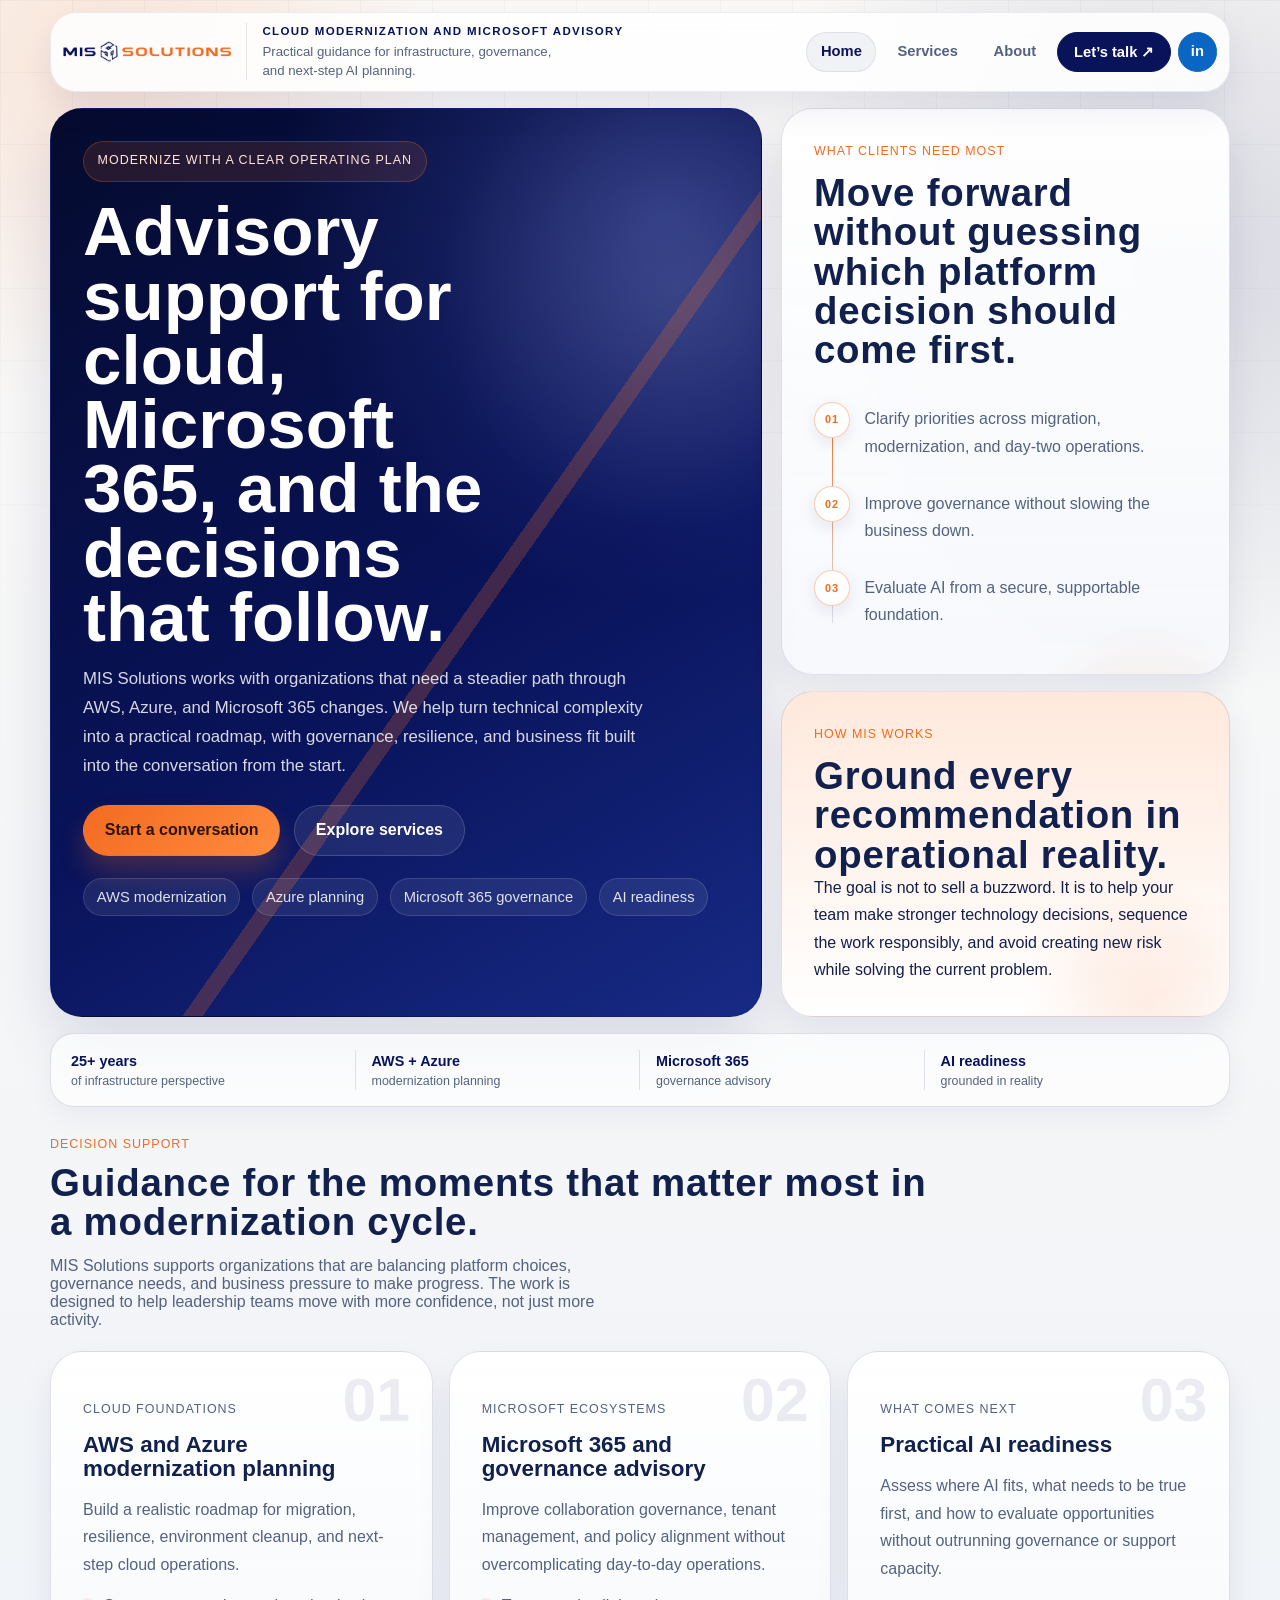
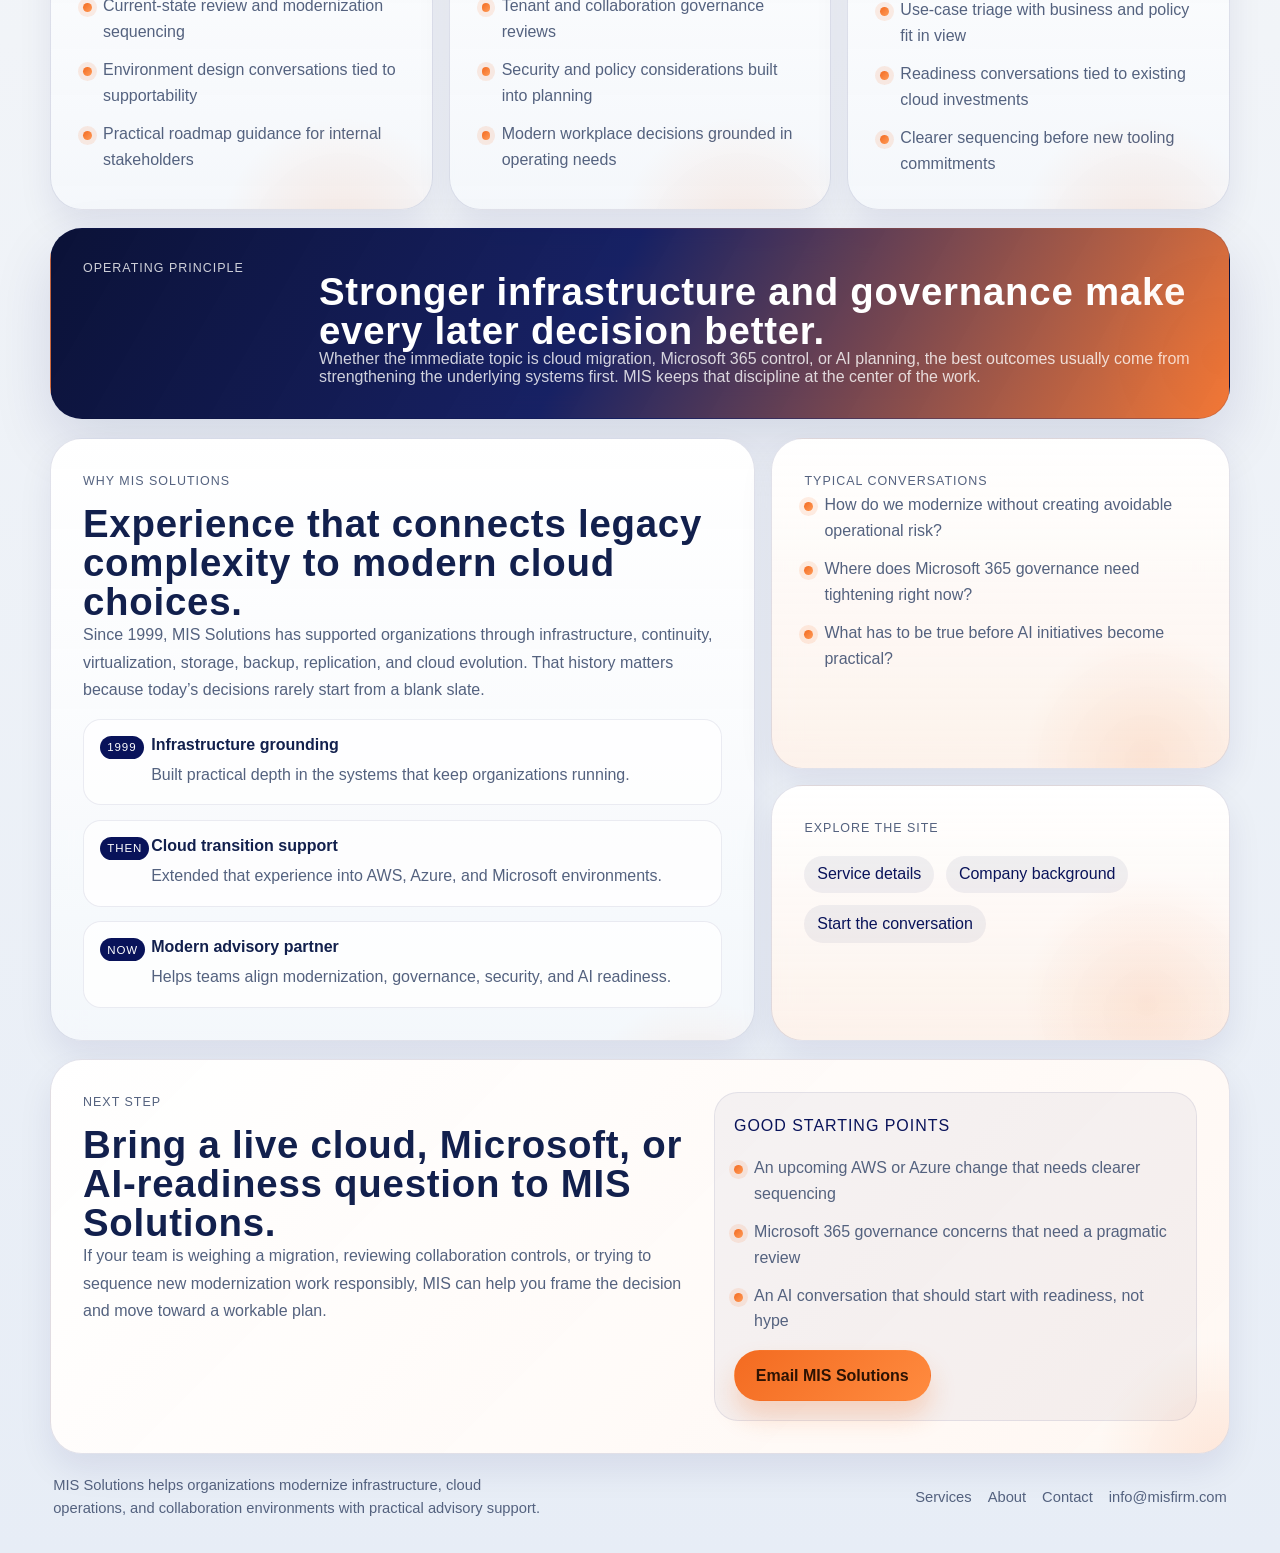
==== commit dcba62f2: "Enhance MIS site visual design" ====
--- a/index.html
+++ b/index.html
@@ -25,8 +25,8 @@
           <a aria-current="page" href="index.html">Home</a>
           <a href="services.html">Services</a>
           <a href="about.html">About</a>
-          <a href="contact.html">Contact</a>
-          <a class="nav-accent" href="https://www.linkedin.com/company/mis-solutions-llc/">LinkedIn</a>
+          <a class="nav-cta" href="contact.html">Let&rsquo;s talk <span aria-hidden="true">↗</span></a>
+          <a class="nav-external" href="https://www.linkedin.com/company/mis-solutions-llc/" aria-label="MIS Solutions on LinkedIn">in</a>
         </nav>
       </header>
 
@@ -55,15 +55,15 @@
             </ul>
           </div>
 
-          <aside class="hero-rail">
+          <aside class="hero-rail" aria-label="MIS engagement approach">
             <section class="panel panel-rail">
               <p class="section-kicker">What clients need most</p>
               <h2>Move forward without guessing which platform decision should come first.</h2>
-              <ul class="signal-list">
-                <li>Clarify priorities across migration, modernization, and day-two operations.</li>
-                <li>Improve governance and collaboration control without slowing the business down.</li>
-                <li>Evaluate AI initiatives from a secure, supportable foundation.</li>
-              </ul>
+              <div class="decision-path">
+                <div><span>01</span><p>Clarify priorities across migration, modernization, and day-two operations.</p></div>
+                <div><span>02</span><p>Improve governance without slowing the business down.</p></div>
+                <div><span>03</span><p>Evaluate AI from a secure, supportable foundation.</p></div>
+              </div>
             </section>
 
             <section class="panel panel-rail panel-rail-accent">
@@ -76,6 +76,13 @@
               </p>
             </section>
           </aside>
+        </section>
+
+        <section class="trust-strip shell" aria-label="MIS Solutions experience and focus">
+          <p><strong>25+ years</strong><span>of infrastructure perspective</span></p>
+          <p><strong>AWS + Azure</strong><span>modernization planning</span></p>
+          <p><strong>Microsoft 365</strong><span>governance advisory</span></p>
+          <p><strong>AI readiness</strong><span>grounded in reality</span></p>
         </section>
 
         <section class="section shell">
@@ -90,7 +97,7 @@
           </div>
 
           <div class="service-grid">
-            <article class="panel service-card">
+            <article class="panel service-card" data-index="01">
               <p class="service-label">Cloud foundations</p>
               <h3>AWS and Azure modernization planning</h3>
               <p>
@@ -104,7 +111,7 @@
               </ul>
             </article>
 
-            <article class="panel service-card">
+            <article class="panel service-card" data-index="02">
               <p class="service-label">Microsoft ecosystems</p>
               <h3>Microsoft 365 and governance advisory</h3>
               <p>
@@ -118,7 +125,7 @@
               </ul>
             </article>
 
-            <article class="panel service-card">
+            <article class="panel service-card" data-index="03">
               <p class="service-label">What comes next</p>
               <h3>Practical AI readiness</h3>
               <p>
--- a/styles.css
+++ b/styles.css
@@ -34,9 +34,10 @@
   font-family: var(--body);
   color: var(--ink);
   background:
-    radial-gradient(circle at top left, rgba(243, 107, 33, 0.16), transparent 24%),
-    radial-gradient(circle at top right, rgba(9, 19, 90, 0.16), transparent 28%),
-    linear-gradient(180deg, #f6f4f0 0%, #edf1f7 52%, #e1e8f4 100%);
+    radial-gradient(circle at 8% 2%, rgba(243, 107, 33, 0.14), transparent 22rem),
+    radial-gradient(circle at 92% 8%, rgba(9, 19, 90, 0.14), transparent 28rem),
+    linear-gradient(180deg, #faf9f7 0%, #f1f4f8 52%, #e7edf6 100%);
+  -webkit-font-smoothing: antialiased;
 }
 
 body::before {
@@ -79,7 +80,7 @@
 }
 
 .page-frame {
-  padding: 1rem 0 2rem;
+  padding: 0.75rem 0 2rem;
 }
 
 .panel {
@@ -104,14 +105,17 @@
 }
 
 .site-header {
+  position: sticky;
+  top: 0.75rem;
+  z-index: 20;
   display: flex;
   align-items: center;
   justify-content: space-between;
   gap: 1.25rem;
-  padding: 0.8rem 1rem;
+  padding: 0.65rem 0.75rem;
   border: 1px solid rgba(9, 19, 90, 0.08);
   border-radius: 26px;
-  background: rgba(255, 255, 255, 0.9);
+  background: rgba(255, 255, 255, 0.86);
   box-shadow: var(--shadow-soft);
   backdrop-filter: blur(16px);
 }
@@ -126,7 +130,7 @@
 }
 
 .brand img {
-  width: clamp(9.5rem, 18vw, 12rem);
+  width: clamp(8.5rem, 14vw, 10.5rem);
   height: auto;
   flex: 0 0 auto;
 }
@@ -173,6 +177,31 @@
   transition: color 160ms ease, background 160ms ease, border-color 160ms ease;
 }
 
+.site-nav .nav-cta {
+  padding-inline: 1rem;
+  color: #fff;
+  background: var(--navy);
+  border-color: var(--navy);
+}
+
+.site-nav .nav-cta:hover,
+.site-nav .nav-cta:focus-visible,
+.site-nav .nav-cta[aria-current="page"] {
+  color: #fff;
+  background: var(--navy-mid);
+  border-color: var(--navy-mid);
+}
+
+.site-nav .nav-external {
+  width: 2.45rem;
+  padding-inline: 0;
+  color: #fff;
+  background: #0a66c2;
+  border-color: #0a66c2;
+  font-weight: 800;
+  text-align: center;
+}
+
 .site-nav a:hover,
 .site-nav a:focus-visible,
 .site-nav a[aria-current="page"] {
@@ -191,7 +220,7 @@
   display: grid;
   grid-template-columns: minmax(0, 1.3fr) minmax(290px, 0.82fr);
   gap: 1.2rem;
-  margin-top: 1.2rem;
+  margin-top: 1rem;
 }
 
 .panel-hero,
@@ -211,7 +240,8 @@
 .panel-hero {
   min-height: 34rem;
   background:
-    linear-gradient(150deg, rgba(6, 13, 51, 0.98) 0%, rgba(9, 19, 90, 0.98) 54%, rgba(22, 36, 111, 0.96) 100%);
+    radial-gradient(circle at 86% 12%, rgba(99, 122, 255, 0.28), transparent 24rem),
+    linear-gradient(150deg, #050b2e 0%, #09135a 58%, #172a85 100%);
   color: #ffffff;
   box-shadow: var(--shadow);
 }
@@ -221,8 +251,8 @@
   position: absolute;
   inset: 0;
   background:
-    linear-gradient(125deg, transparent 0 46%, rgba(243, 107, 33, 0.2) 46% 49%, transparent 49% 100%),
-    radial-gradient(circle at 85% 18%, rgba(255, 255, 255, 0.12), transparent 28%);
+    linear-gradient(125deg, transparent 0 57%, rgba(243, 107, 33, 0.24) 57% 58.5%, transparent 58.5% 100%),
+    radial-gradient(circle at 88% 20%, rgba(255, 255, 255, 0.13), transparent 25%);
   pointer-events: none;
 }
 
@@ -264,8 +294,20 @@
 
 .page-intro {
   margin-top: 1.2rem;
+  padding-left: clamp(1.8rem, 4vw, 3.5rem);
   background:
     linear-gradient(145deg, rgba(255, 255, 255, 0.98) 0%, rgba(241, 245, 251, 0.94) 100%);
+}
+
+.page-intro::before {
+  content: "";
+  position: absolute;
+  top: 1.75rem;
+  bottom: 1.75rem;
+  left: 1.25rem;
+  width: 3px;
+  border-radius: 999px;
+  background: linear-gradient(var(--orange), var(--navy));
 }
 
 .page-intro h1 {
@@ -334,7 +376,7 @@
 
 .button-primary {
   background: linear-gradient(135deg, var(--orange) 0%, #ff8b3f 100%);
-  color: var(--navy-deep);
+  color: #2e1303;
   box-shadow: 0 16px 26px rgba(243, 107, 33, 0.24);
 }
 
@@ -384,6 +426,76 @@
   background:
     linear-gradient(180deg, rgba(255, 255, 255, 0.96), rgba(246, 248, 252, 0.92));
 }
+
+.decision-path {
+  position: relative;
+  display: grid;
+  gap: 0;
+  margin-top: 1.25rem;
+}
+
+.decision-path::before {
+  content: "";
+  position: absolute;
+  top: 1.15rem;
+  bottom: 1.15rem;
+  left: 1.1rem;
+  width: 1px;
+  background: linear-gradient(var(--orange), rgba(9, 19, 90, 0.12));
+}
+
+.decision-path div {
+  position: relative;
+  display: grid;
+  grid-template-columns: 2.25rem 1fr;
+  gap: 0.9rem;
+  align-items: start;
+  padding: 0.8rem 0;
+}
+
+.decision-path span {
+  z-index: 1;
+  display: grid;
+  place-items: center;
+  width: 2.25rem;
+  height: 2.25rem;
+  border-radius: 50%;
+  background: #fff;
+  border: 1px solid rgba(243, 107, 33, 0.35);
+  color: var(--orange);
+  font: 700 0.68rem/1 var(--display);
+  letter-spacing: 0.08em;
+  box-shadow: 0 5px 16px rgba(9, 19, 90, 0.09);
+}
+
+.decision-path p {
+  padding-top: 0.22rem;
+  color: var(--muted);
+}
+
+.trust-strip {
+  display: grid;
+  grid-template-columns: repeat(4, 1fr);
+  margin-top: 1rem;
+  padding: 1rem 1.25rem;
+  border: 1px solid var(--line);
+  border-radius: var(--radius-lg);
+  background: rgba(255, 255, 255, 0.68);
+  box-shadow: 0 10px 28px rgba(9, 19, 90, 0.05);
+  backdrop-filter: blur(12px);
+}
+
+.trust-strip p {
+  display: grid;
+  gap: 0.2rem;
+  padding: 0.15rem 1rem;
+  border-right: 1px solid var(--line);
+}
+
+.trust-strip p:first-child { padding-left: 0; }
+.trust-strip p:last-child { border-right: 0; }
+.trust-strip strong { color: var(--navy); font: 700 0.9rem/1.3 var(--display); }
+.trust-strip span { color: var(--muted); font-size: 0.78rem; }
 
 .panel-rail h2,
 .section-heading h2,
@@ -462,6 +574,26 @@
 .note-card {
   background:
     linear-gradient(180deg, rgba(255, 255, 255, 0.98), rgba(244, 247, 251, 0.94));
+}
+
+.service-card {
+  min-height: 26rem;
+  transition: transform 180ms ease, box-shadow 180ms ease, border-color 180ms ease;
+}
+
+.service-card::before {
+  content: attr(data-index);
+  position: absolute;
+  top: 1.15rem;
+  right: 1.35rem;
+  color: rgba(9, 19, 90, 0.08);
+  font: 700 3.8rem/1 var(--display);
+}
+
+.service-card:hover {
+  transform: translateY(-5px);
+  border-color: rgba(243, 107, 33, 0.22);
+  box-shadow: var(--shadow);
 }
 
 .side-card {
@@ -630,6 +762,13 @@
   background: rgba(9, 19, 90, 0.06);
   color: var(--navy);
   text-decoration: none;
+  transition: color 160ms ease, background 160ms ease;
+}
+
+.surface-links a:hover,
+.surface-links a:focus-visible {
+  color: #fff;
+  background: var(--navy);
 }
 
 .cta-card {
@@ -688,6 +827,14 @@
 
 .footer-links a {
   text-decoration: none;
+}
+
+.footer-links a:hover,
+.footer-links a:focus-visible { color: var(--navy); }
+
+a:focus-visible {
+  outline: 3px solid rgba(243, 107, 33, 0.45);
+  outline-offset: 3px;
 }
 
 @media (max-width: 980px) {
@@ -703,6 +850,8 @@
   }
 
   .site-header {
+    position: relative;
+    top: auto;
     align-items: flex-start;
     flex-direction: column;
     border-radius: 28px;
@@ -724,6 +873,19 @@
   .service-grid {
     grid-template-columns: 1fr;
   }
+
+  .trust-strip {
+    grid-template-columns: repeat(2, 1fr);
+  }
+
+  .trust-strip p:nth-child(2) { border-right: 0; }
+
+  .trust-strip p:nth-child(-n + 2) {
+    padding-bottom: 0.85rem;
+    border-bottom: 1px solid var(--line);
+  }
+
+  .trust-strip p:nth-child(n + 3) { padding-top: 0.85rem; }
 
   .panel-hero {
     min-height: auto;
@@ -772,4 +934,43 @@
   .brand-copy strong {
     font-size: 0.68rem;
   }
-}
+
+  .site-header {
+    position: relative;
+    top: auto;
+  }
+
+  .brand-copy span { display: none; }
+
+  .site-nav {
+    width: 100%;
+    flex-wrap: nowrap;
+    overflow-x: auto;
+    padding-bottom: 0.15rem;
+    scrollbar-width: none;
+  }
+
+  .site-nav::-webkit-scrollbar { display: none; }
+
+  .site-nav a { flex: 0 0 auto; }
+
+  .trust-strip {
+    grid-template-columns: 1fr 1fr;
+    padding: 0.85rem;
+  }
+
+  .trust-strip p { padding-inline: 0.55rem; }
+
+  .site-footer {
+    align-items: flex-start;
+    flex-direction: column;
+    padding: 0 0.5rem;
+  }
+}
+
+@media (prefers-reduced-motion: reduce) {
+  *, *::before, *::after {
+    scroll-behavior: auto !important;
+    transition-duration: 0.01ms !important;
+  }
+}
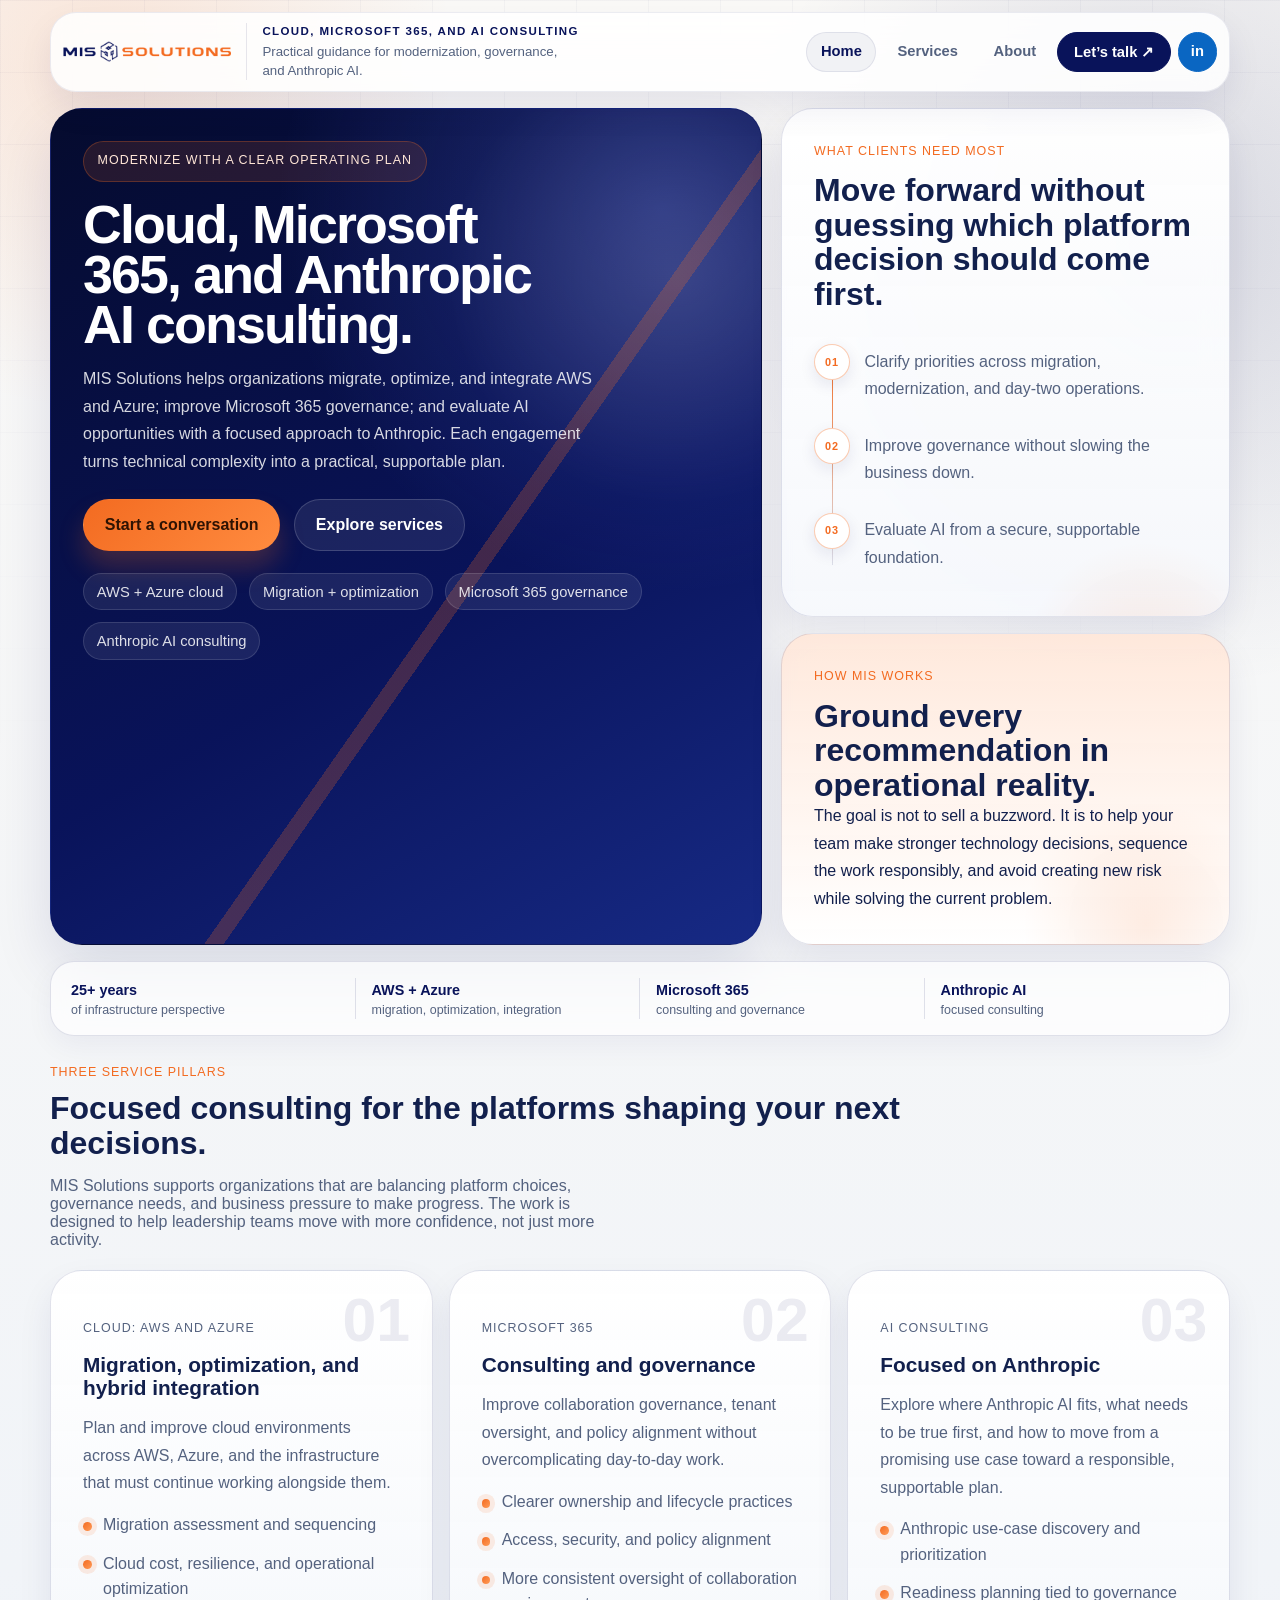
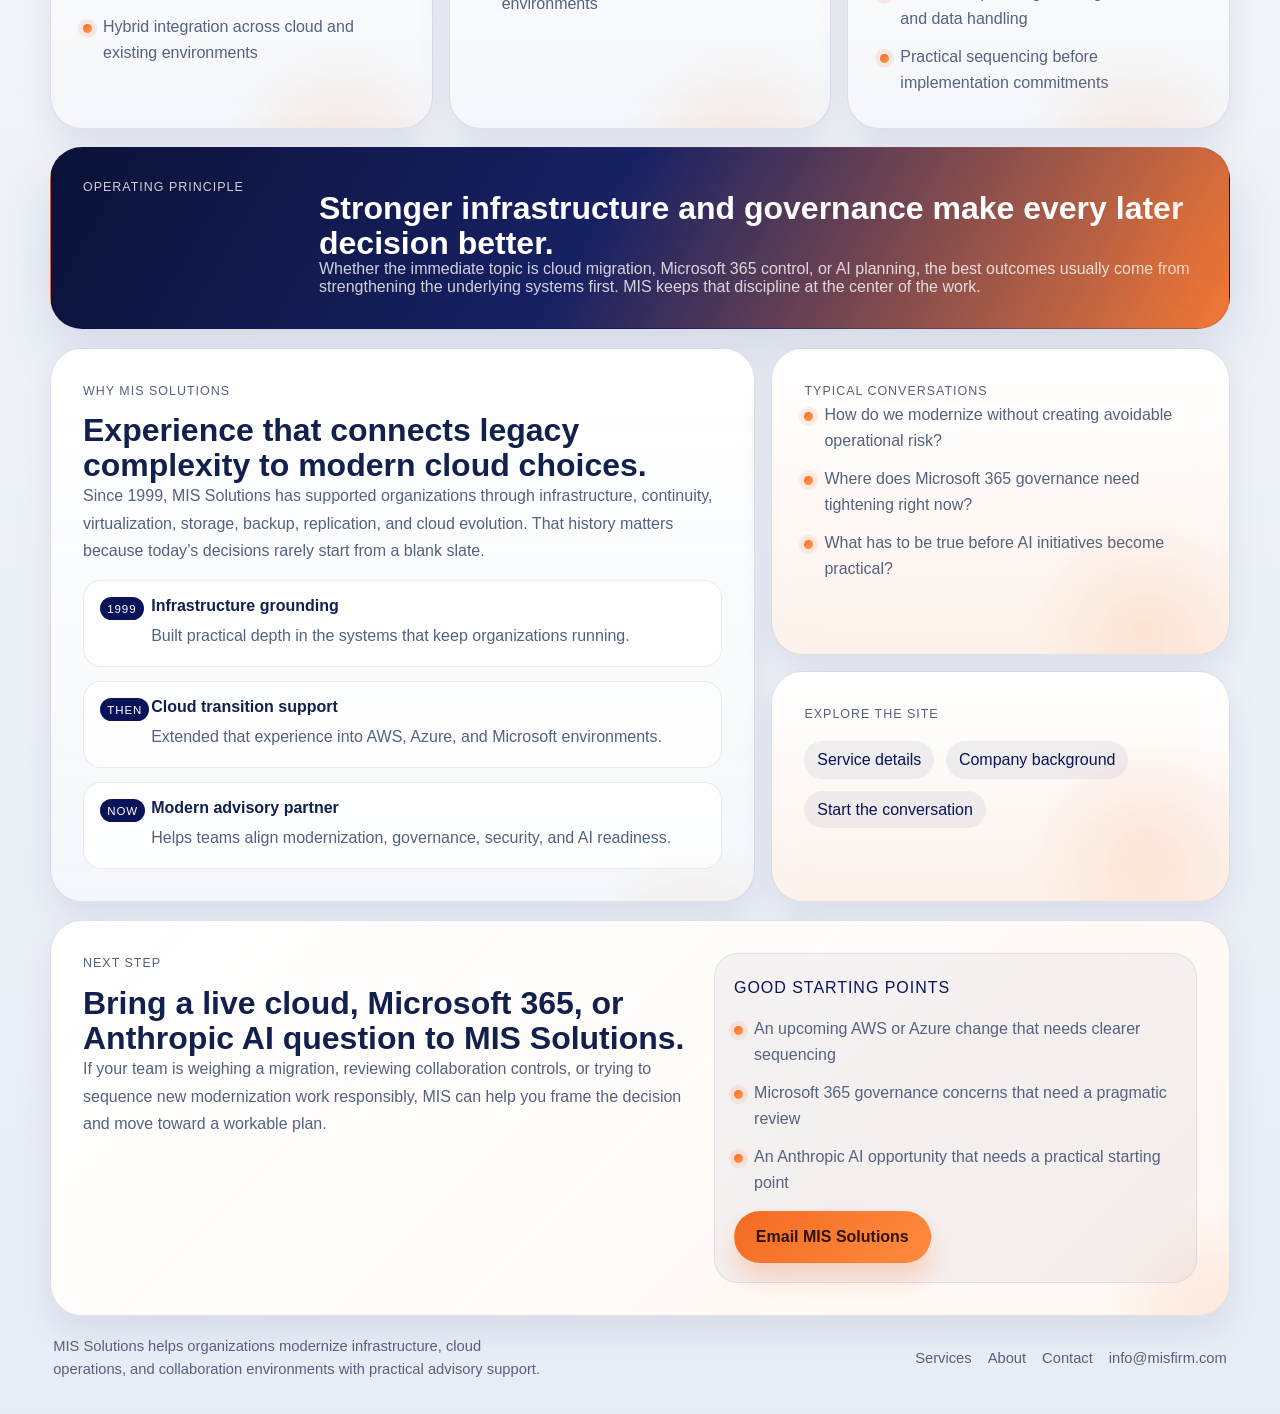
==== commit 6d3fc5b6: "Revise services around cloud, Microsoft 365, and Anthropic AI" ====
--- a/index.html
+++ b/index.html
@@ -3,10 +3,10 @@
   <head>
     <meta charset="utf-8" />
     <meta name="viewport" content="width=device-width, initial-scale=1" />
-    <title>MIS Solutions | Cloud and Microsoft Modernization Advisory</title>
+    <title>MIS Solutions | Cloud, Microsoft 365, and Anthropic AI Consulting</title>
     <meta
       name="description"
-      content="MIS Solutions helps organizations modernize AWS, Azure, and Microsoft 365 environments with clear roadmaps, governance guidance, and practical AI readiness planning."
+      content="MIS Solutions provides cloud consulting for AWS and Azure, Microsoft 365 consulting and governance, and AI consulting focused on Anthropic."
     />
     <link rel="stylesheet" href="styles.css" />
   </head>
@@ -16,8 +16,8 @@
         <a class="brand" href="index.html" aria-label="MIS Solutions home">
           <img src="assets/mis-logo.png" alt="MIS Solutions" />
           <span class="brand-copy">
-            <strong>Cloud modernization and Microsoft advisory</strong>
-            <span>Practical guidance for infrastructure, governance, and next-step AI planning.</span>
+            <strong>Cloud, Microsoft 365, and AI consulting</strong>
+            <span>Practical guidance for modernization, governance, and Anthropic AI.</span>
           </span>
         </a>
 
@@ -34,12 +34,12 @@
         <section class="hero shell">
           <div class="hero-copy panel panel-hero">
             <p class="eyebrow">Modernize with a clear operating plan</p>
-            <h1>Advisory support for cloud, Microsoft 365, and the decisions that follow.</h1>
+            <h1>Cloud, Microsoft 365, and Anthropic AI consulting.</h1>
             <p class="lede">
-              MIS Solutions works with organizations that need a steadier path through AWS,
-              Azure, and Microsoft 365 changes. We help turn technical complexity into a
-              practical roadmap, with governance, resilience, and business fit built into
-              the conversation from the start.
+              MIS Solutions helps organizations migrate, optimize, and integrate AWS and Azure;
+              improve Microsoft 365 governance; and evaluate AI opportunities with a focused
+              approach to Anthropic. Each engagement turns technical complexity into a practical,
+              supportable plan.
             </p>
 
             <div class="hero-actions">
@@ -48,10 +48,10 @@
             </div>
 
             <ul class="hero-tags" aria-label="Focus areas">
-              <li>AWS modernization</li>
-              <li>Azure planning</li>
+              <li>AWS + Azure cloud</li>
+              <li>Migration + optimization</li>
               <li>Microsoft 365 governance</li>
-              <li>AI readiness</li>
+              <li>Anthropic AI consulting</li>
             </ul>
           </div>
 
@@ -80,15 +80,15 @@
 
         <section class="trust-strip shell" aria-label="MIS Solutions experience and focus">
           <p><strong>25+ years</strong><span>of infrastructure perspective</span></p>
-          <p><strong>AWS + Azure</strong><span>modernization planning</span></p>
-          <p><strong>Microsoft 365</strong><span>governance advisory</span></p>
-          <p><strong>AI readiness</strong><span>grounded in reality</span></p>
+          <p><strong>AWS + Azure</strong><span>migration, optimization, integration</span></p>
+          <p><strong>Microsoft 365</strong><span>consulting and governance</span></p>
+          <p><strong>Anthropic AI</strong><span>focused consulting</span></p>
         </section>
 
         <section class="section shell">
           <div class="section-heading">
-            <p class="section-kicker">Decision support</p>
-            <h2>Guidance for the moments that matter most in a modernization cycle.</h2>
+            <p class="section-kicker">Three service pillars</p>
+            <h2>Focused consulting for the platforms shaping your next decisions.</h2>
             <p>
               MIS Solutions supports organizations that are balancing platform choices,
               governance needs, and business pressure to make progress. The work is designed
@@ -98,44 +98,44 @@
 
           <div class="service-grid">
             <article class="panel service-card" data-index="01">
-              <p class="service-label">Cloud foundations</p>
-              <h3>AWS and Azure modernization planning</h3>
-              <p>
-                Build a realistic roadmap for migration, resilience, environment cleanup,
-                and next-step cloud operations.
-              </p>
-              <ul>
-                <li>Current-state review and modernization sequencing</li>
-                <li>Environment design conversations tied to supportability</li>
-                <li>Practical roadmap guidance for internal stakeholders</li>
+              <p class="service-label">Cloud: AWS and Azure</p>
+              <h3>Migration, optimization, and hybrid integration</h3>
+              <p>
+                Plan and improve cloud environments across AWS, Azure, and the infrastructure
+                that must continue working alongside them.
+              </p>
+              <ul>
+                <li>Migration assessment and sequencing</li>
+                <li>Cloud cost, resilience, and operational optimization</li>
+                <li>Hybrid integration across cloud and existing environments</li>
               </ul>
             </article>
 
             <article class="panel service-card" data-index="02">
-              <p class="service-label">Microsoft ecosystems</p>
-              <h3>Microsoft 365 and governance advisory</h3>
-              <p>
-                Improve collaboration governance, tenant management, and policy alignment
-                without overcomplicating day-to-day operations.
-              </p>
-              <ul>
-                <li>Tenant and collaboration governance reviews</li>
-                <li>Security and policy considerations built into planning</li>
-                <li>Modern workplace decisions grounded in operating needs</li>
+              <p class="service-label">Microsoft 365</p>
+              <h3>Consulting and governance</h3>
+              <p>
+                Improve collaboration governance, tenant oversight, and policy alignment
+                without overcomplicating day-to-day work.
+              </p>
+              <ul>
+                <li>Clearer ownership and lifecycle practices</li>
+                <li>Access, security, and policy alignment</li>
+                <li>More consistent oversight of collaboration environments</li>
               </ul>
             </article>
 
             <article class="panel service-card" data-index="03">
-              <p class="service-label">What comes next</p>
-              <h3>Practical AI readiness</h3>
-              <p>
-                Assess where AI fits, what needs to be true first, and how to evaluate
-                opportunities without outrunning governance or support capacity.
-              </p>
-              <ul>
-                <li>Use-case triage with business and policy fit in view</li>
-                <li>Readiness conversations tied to existing cloud investments</li>
-                <li>Clearer sequencing before new tooling commitments</li>
+              <p class="service-label">AI consulting</p>
+              <h3>Focused on Anthropic</h3>
+              <p>
+                Explore where Anthropic AI fits, what needs to be true first, and how to move
+                from a promising use case toward a responsible, supportable plan.
+              </p>
+              <ul>
+                <li>Anthropic use-case discovery and prioritization</li>
+                <li>Readiness planning tied to governance and data handling</li>
+                <li>Practical sequencing before implementation commitments</li>
               </ul>
             </article>
           </div>
@@ -210,7 +210,7 @@
           <div class="panel cta-card">
             <div>
               <p class="section-kicker">Next step</p>
-              <h2>Bring a live cloud, Microsoft, or AI-readiness question to MIS Solutions.</h2>
+              <h2>Bring a live cloud, Microsoft 365, or Anthropic AI question to MIS Solutions.</h2>
               <p>
                 If your team is weighing a migration, reviewing collaboration controls, or
                 trying to sequence new modernization work responsibly, MIS can help you frame
@@ -223,7 +223,7 @@
               <ul>
                 <li>An upcoming AWS or Azure change that needs clearer sequencing</li>
                 <li>Microsoft 365 governance concerns that need a pragmatic review</li>
-                <li>An AI conversation that should start with readiness, not hype</li>
+                <li>An Anthropic AI opportunity that needs a practical starting point</li>
               </ul>
               <a class="button button-primary" href="mailto:info@misfirm.com">Email MIS Solutions</a>
             </div>
--- a/styles.css
+++ b/styles.css
@@ -238,7 +238,7 @@
 }
 
 .panel-hero {
-  min-height: 34rem;
+  min-height: 31rem;
   background:
     radial-gradient(circle at 86% 12%, rgba(99, 122, 255, 0.28), transparent 24rem),
     linear-gradient(150deg, #050b2e 0%, #09135a 58%, #172a85 100%);
@@ -288,8 +288,9 @@
 }
 
 .panel-hero h1 {
-  max-width: 11ch;
-  font-size: clamp(3rem, 5.4vw, 5.4rem);
+  max-width: 15ch;
+  font-size: clamp(2.65rem, 4.2vw, 4rem);
+  letter-spacing: -0.035em;
 }
 
 .page-intro {
@@ -313,7 +314,8 @@
 .page-intro h1 {
   max-width: 15ch;
   color: var(--navy);
-  font-size: clamp(2.5rem, 4.5vw, 4.25rem);
+  font-size: clamp(2.25rem, 3.7vw, 3.4rem);
+  letter-spacing: -0.025em;
 }
 
 .lede,
@@ -336,7 +338,7 @@
 .page-lede {
   margin-top: 1rem;
   max-width: 60ch;
-  font-size: 1.05rem;
+  font-size: 1rem;
 }
 
 .lede {
@@ -507,9 +509,9 @@
 .feature-band h2 {
   margin-top: 0.7rem;
   font-family: var(--display);
-  font-size: clamp(1.8rem, 3vw, 2.8rem);
-  line-height: 1.02;
-  letter-spacing: 0.02em;
+  font-size: clamp(1.65rem, 2.5vw, 2.25rem);
+  line-height: 1.08;
+  letter-spacing: 0;
 }
 
 .detail-card h3,
@@ -577,7 +579,7 @@
 }
 
 .service-card {
-  min-height: 26rem;
+  min-height: 24rem;
   transition: transform 180ms ease, box-shadow 180ms ease, border-color 180ms ease;
 }
 
@@ -612,8 +614,8 @@
   z-index: 1;
   margin-top: 0.8rem;
   font-family: var(--display);
-  font-size: 1.4rem;
-  line-height: 1.05;
+  font-size: 1.3rem;
+  line-height: 1.12;
 }
 
 .service-card p,
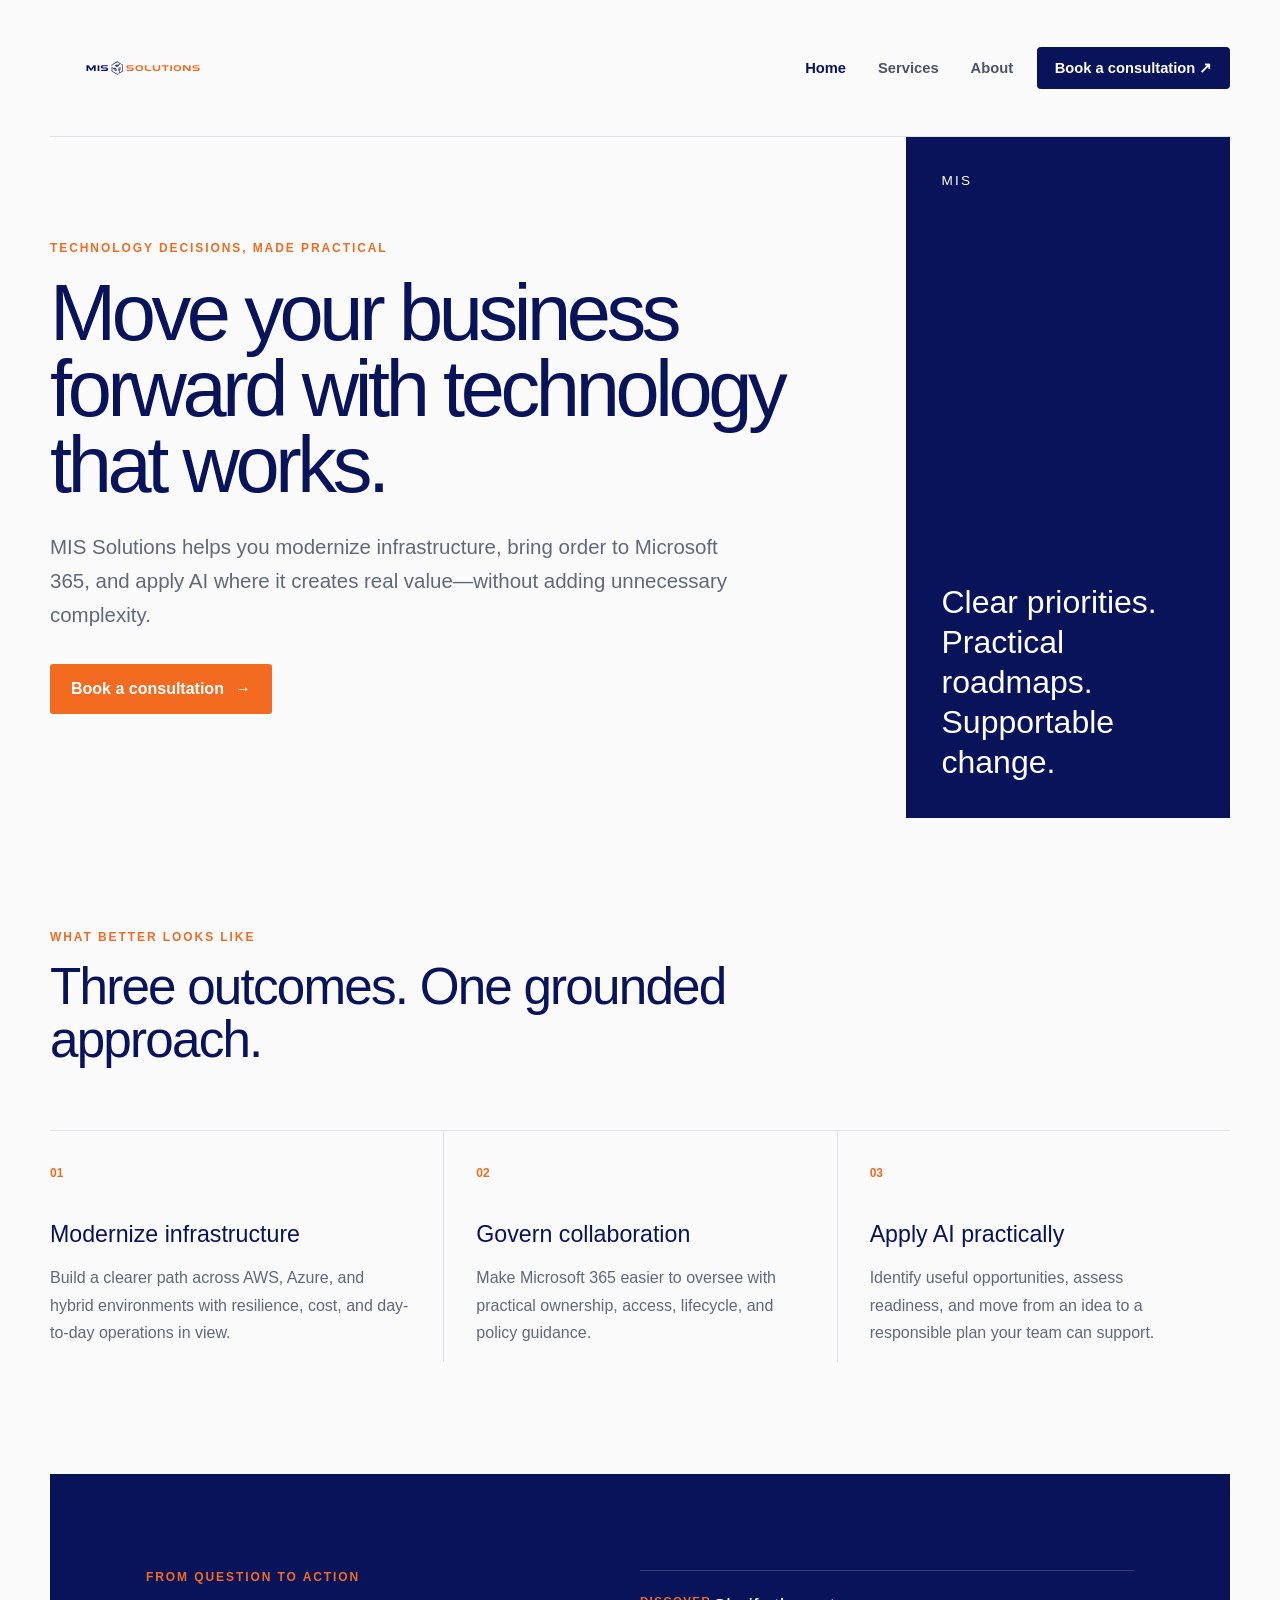
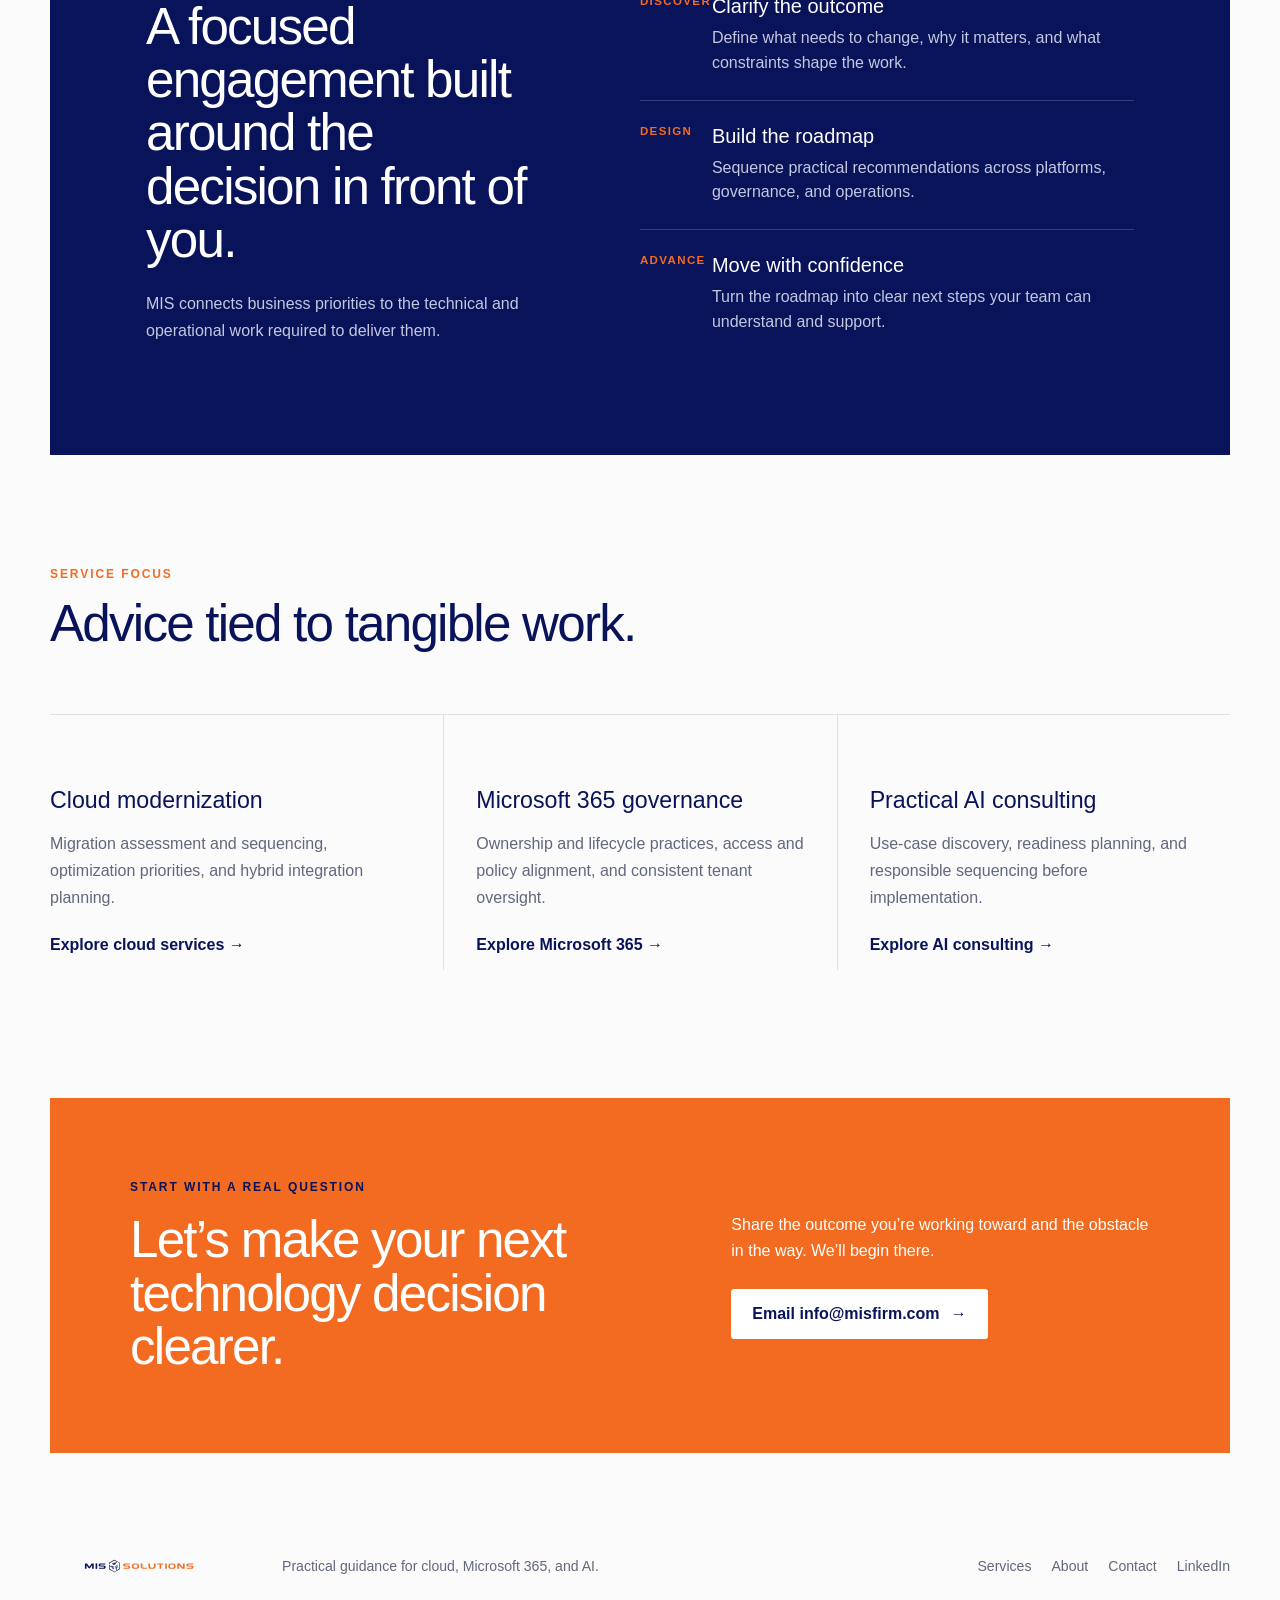
==== commit 38631722: "Implement premium minimal outcome-led redesign" ====
--- a/index.html
+++ b/index.html
@@ -1,245 +1,8 @@
-<!DOCTYPE html>
-<html lang="en">
-  <head>
-    <meta charset="utf-8" />
-    <meta name="viewport" content="width=device-width, initial-scale=1" />
-    <title>MIS Solutions | Cloud, Microsoft 365, and Anthropic AI Consulting</title>
-    <meta
-      name="description"
-      content="MIS Solutions provides cloud consulting for AWS and Azure, Microsoft 365 consulting and governance, and AI consulting focused on Anthropic."
-    />
-    <link rel="stylesheet" href="styles.css" />
-  </head>
-  <body>
-    <div class="page-frame">
-      <header class="site-header shell">
-        <a class="brand" href="index.html" aria-label="MIS Solutions home">
-          <img src="assets/mis-logo.png" alt="MIS Solutions" />
-          <span class="brand-copy">
-            <strong>Cloud, Microsoft 365, and AI consulting</strong>
-            <span>Practical guidance for modernization, governance, and Anthropic AI.</span>
-          </span>
-        </a>
-
-        <nav class="site-nav" aria-label="Primary">
-          <a aria-current="page" href="index.html">Home</a>
-          <a href="services.html">Services</a>
-          <a href="about.html">About</a>
-          <a class="nav-cta" href="contact.html">Let&rsquo;s talk <span aria-hidden="true">↗</span></a>
-          <a class="nav-external" href="https://www.linkedin.com/company/mis-solutions-llc/" aria-label="MIS Solutions on LinkedIn">in</a>
-        </nav>
-      </header>
-
-      <main>
-        <section class="hero shell">
-          <div class="hero-copy panel panel-hero">
-            <p class="eyebrow">Modernize with a clear operating plan</p>
-            <h1>Cloud, Microsoft 365, and Anthropic AI consulting.</h1>
-            <p class="lede">
-              MIS Solutions helps organizations migrate, optimize, and integrate AWS and Azure;
-              improve Microsoft 365 governance; and evaluate AI opportunities with a focused
-              approach to Anthropic. Each engagement turns technical complexity into a practical,
-              supportable plan.
-            </p>
-
-            <div class="hero-actions">
-              <a class="button button-primary" href="contact.html">Start a conversation</a>
-              <a class="button button-secondary" href="services.html">Explore services</a>
-            </div>
-
-            <ul class="hero-tags" aria-label="Focus areas">
-              <li>AWS + Azure cloud</li>
-              <li>Migration + optimization</li>
-              <li>Microsoft 365 governance</li>
-              <li>Anthropic AI consulting</li>
-            </ul>
-          </div>
-
-          <aside class="hero-rail" aria-label="MIS engagement approach">
-            <section class="panel panel-rail">
-              <p class="section-kicker">What clients need most</p>
-              <h2>Move forward without guessing which platform decision should come first.</h2>
-              <div class="decision-path">
-                <div><span>01</span><p>Clarify priorities across migration, modernization, and day-two operations.</p></div>
-                <div><span>02</span><p>Improve governance without slowing the business down.</p></div>
-                <div><span>03</span><p>Evaluate AI from a secure, supportable foundation.</p></div>
-              </div>
-            </section>
-
-            <section class="panel panel-rail panel-rail-accent">
-              <p class="section-kicker">How MIS works</p>
-              <h2>Ground every recommendation in operational reality.</h2>
-              <p>
-                The goal is not to sell a buzzword. It is to help your team make stronger
-                technology decisions, sequence the work responsibly, and avoid creating new
-                risk while solving the current problem.
-              </p>
-            </section>
-          </aside>
-        </section>
-
-        <section class="trust-strip shell" aria-label="MIS Solutions experience and focus">
-          <p><strong>25+ years</strong><span>of infrastructure perspective</span></p>
-          <p><strong>AWS + Azure</strong><span>migration, optimization, integration</span></p>
-          <p><strong>Microsoft 365</strong><span>consulting and governance</span></p>
-          <p><strong>Anthropic AI</strong><span>focused consulting</span></p>
-        </section>
-
-        <section class="section shell">
-          <div class="section-heading">
-            <p class="section-kicker">Three service pillars</p>
-            <h2>Focused consulting for the platforms shaping your next decisions.</h2>
-            <p>
-              MIS Solutions supports organizations that are balancing platform choices,
-              governance needs, and business pressure to make progress. The work is designed
-              to help leadership teams move with more confidence, not just more activity.
-            </p>
-          </div>
-
-          <div class="service-grid">
-            <article class="panel service-card" data-index="01">
-              <p class="service-label">Cloud: AWS and Azure</p>
-              <h3>Migration, optimization, and hybrid integration</h3>
-              <p>
-                Plan and improve cloud environments across AWS, Azure, and the infrastructure
-                that must continue working alongside them.
-              </p>
-              <ul>
-                <li>Migration assessment and sequencing</li>
-                <li>Cloud cost, resilience, and operational optimization</li>
-                <li>Hybrid integration across cloud and existing environments</li>
-              </ul>
-            </article>
-
-            <article class="panel service-card" data-index="02">
-              <p class="service-label">Microsoft 365</p>
-              <h3>Consulting and governance</h3>
-              <p>
-                Improve collaboration governance, tenant oversight, and policy alignment
-                without overcomplicating day-to-day work.
-              </p>
-              <ul>
-                <li>Clearer ownership and lifecycle practices</li>
-                <li>Access, security, and policy alignment</li>
-                <li>More consistent oversight of collaboration environments</li>
-              </ul>
-            </article>
-
-            <article class="panel service-card" data-index="03">
-              <p class="service-label">AI consulting</p>
-              <h3>Focused on Anthropic</h3>
-              <p>
-                Explore where Anthropic AI fits, what needs to be true first, and how to move
-                from a promising use case toward a responsible, supportable plan.
-              </p>
-              <ul>
-                <li>Anthropic use-case discovery and prioritization</li>
-                <li>Readiness planning tied to governance and data handling</li>
-                <li>Practical sequencing before implementation commitments</li>
-              </ul>
-            </article>
-          </div>
-        </section>
-
-        <section class="section shell">
-          <div class="signal-band panel">
-            <p class="section-kicker">Operating principle</p>
-            <div>
-              <h2>Stronger infrastructure and governance make every later decision better.</h2>
-              <p>
-                Whether the immediate topic is cloud migration, Microsoft 365 control, or AI
-                planning, the best outcomes usually come from strengthening the underlying
-                systems first. MIS keeps that discipline at the center of the work.
-              </p>
-            </div>
-          </div>
-        </section>
-
-        <section class="section shell">
-          <div class="story-grid">
-            <article class="panel story-card">
-              <p class="section-kicker">Why MIS Solutions</p>
-              <h2>Experience that connects legacy complexity to modern cloud choices.</h2>
-              <p>
-                Since 1999, MIS Solutions has supported organizations through infrastructure,
-                continuity, virtualization, storage, backup, replication, and cloud evolution.
-                That history matters because today’s decisions rarely start from a blank slate.
-              </p>
-              <div class="timeline" aria-label="MIS Solutions history">
-                <div>
-                  <span>1999</span>
-                  <strong>Infrastructure grounding</strong>
-                  <p>Built practical depth in the systems that keep organizations running.</p>
-                </div>
-                <div>
-                  <span>Then</span>
-                  <strong>Cloud transition support</strong>
-                  <p>Extended that experience into AWS, Azure, and Microsoft environments.</p>
-                </div>
-                <div>
-                  <span>Now</span>
-                  <strong>Modern advisory partner</strong>
-                  <p>Helps teams align modernization, governance, security, and AI readiness.</p>
-                </div>
-              </div>
-            </article>
-
-            <aside class="story-rail">
-              <section class="panel side-card">
-                <p class="section-kicker">Typical conversations</p>
-                <ul class="signal-list">
-                  <li>How do we modernize without creating avoidable operational risk?</li>
-                  <li>Where does Microsoft 365 governance need tightening right now?</li>
-                  <li>What has to be true before AI initiatives become practical?</li>
-                </ul>
-              </section>
-
-              <section class="panel side-card">
-                <p class="section-kicker">Explore the site</p>
-                <div class="surface-links">
-                  <a href="services.html">Service details</a>
-                  <a href="about.html">Company background</a>
-                  <a href="contact.html">Start the conversation</a>
-                </div>
-              </section>
-            </aside>
-          </div>
-        </section>
-
-        <section class="section shell">
-          <div class="panel cta-card">
-            <div>
-              <p class="section-kicker">Next step</p>
-              <h2>Bring a live cloud, Microsoft 365, or Anthropic AI question to MIS Solutions.</h2>
-              <p>
-                If your team is weighing a migration, reviewing collaboration controls, or
-                trying to sequence new modernization work responsibly, MIS can help you frame
-                the decision and move toward a workable plan.
-              </p>
-            </div>
-
-            <div class="cta-side">
-              <p>Good starting points</p>
-              <ul>
-                <li>An upcoming AWS or Azure change that needs clearer sequencing</li>
-                <li>Microsoft 365 governance concerns that need a pragmatic review</li>
-                <li>An Anthropic AI opportunity that needs a practical starting point</li>
-              </ul>
-              <a class="button button-primary" href="mailto:info@misfirm.com">Email MIS Solutions</a>
-            </div>
-          </div>
-        </section>
-      </main>
-
-      <footer class="site-footer shell">
-        <p>MIS Solutions helps organizations modernize infrastructure, cloud operations, and collaboration environments with practical advisory support.</p>
-        <div class="footer-links">
-          <a href="services.html">Services</a>
-          <a href="about.html">About</a>
-          <a href="contact.html">Contact</a>
-          <a href="mailto:info@misfirm.com">info@misfirm.com</a>
-        </div>
-      </footer>
-    </div>
-  </body>
-</html>
+<!doctype html><html lang="en"><head><meta charset="utf-8"><meta name="viewport" content="width=device-width,initial-scale=1"><title>MIS Solutions | Practical technology modernization</title><meta name="description" content="MIS Solutions helps organizations modernize cloud infrastructure, govern Microsoft 365, and apply AI to practical business needs."><meta name="theme-color" content="#09135A"><link rel="canonical" href="https://misfirm.com/"><link rel="icon" href="assets/mis-logo.svg" type="image/svg+xml"><link rel="stylesheet" href="styles.css"></head><body>
+<a class="skip-link" href="#main">Skip to content</a><header class="site-header shell"><a class="brand" href="index.html" aria-label="MIS Solutions home"><img src="assets/mis-logo.svg" alt="MIS Solutions"></a><nav class="site-nav" aria-label="Primary navigation"><a aria-current="page" href="index.html">Home</a><a href="services.html">Services</a><a href="about.html">About</a><a class="nav-cta" href="contact.html">Book a consultation <span aria-hidden="true">↗</span></a></nav></header>
+<main id="main"><section class="hero shell"><div class="hero-copy"><p class="eyebrow">Technology decisions, made practical</p><h1>Move your business forward with technology that works.</h1><p class="lede">MIS Solutions helps you modernize infrastructure, bring order to Microsoft 365, and apply AI where it creates real value—without adding unnecessary complexity.</p><div class="hero-actions"><a class="button button-primary" href="contact.html">Book a consultation <span aria-hidden="true">→</span></a></div></div><aside class="hero-statement" aria-label="Our approach"><span class="statement-mark" aria-hidden="true">MIS</span><p>Clear priorities.<br>Practical roadmaps.<br>Supportable change.</p></aside></section>
+<section class="outcomes shell" aria-labelledby="outcomes-title"><div class="section-heading"><p class="section-kicker">What better looks like</p><h2 id="outcomes-title">Three outcomes. One grounded approach.</h2></div><div class="outcome-grid"><article><span>01</span><h3>Modernize infrastructure</h3><p>Build a clearer path across AWS, Azure, and hybrid environments with resilience, cost, and day-to-day operations in view.</p></article><article><span>02</span><h3>Govern collaboration</h3><p>Make Microsoft 365 easier to oversee with practical ownership, access, lifecycle, and policy guidance.</p></article><article><span>03</span><h3>Apply AI practically</h3><p>Identify useful opportunities, assess readiness, and move from an idea to a responsible plan your team can support.</p></article></div></section>
+<section class="proof shell" aria-labelledby="proof-title"><div class="proof-intro"><p class="section-kicker">From question to action</p><h2 id="proof-title">A focused engagement built around the decision in front of you.</h2><p>MIS connects business priorities to the technical and operational work required to deliver them.</p></div><ol class="process-list"><li><span>Discover</span><strong>Clarify the outcome</strong><p>Define what needs to change, why it matters, and what constraints shape the work.</p></li><li><span>Design</span><strong>Build the roadmap</strong><p>Sequence practical recommendations across platforms, governance, and operations.</p></li><li><span>Advance</span><strong>Move with confidence</strong><p>Turn the roadmap into clear next steps your team can understand and support.</p></li></ol></section>
+<section class="deliverables shell" aria-labelledby="deliverables-title"><div class="section-heading"><p class="section-kicker">Service focus</p><h2 id="deliverables-title">Advice tied to tangible work.</h2></div><div class="deliverable-grid"><article><h3>Cloud modernization</h3><p>Migration assessment and sequencing, optimization priorities, and hybrid integration planning.</p><a href="services.html">Explore cloud services <span aria-hidden="true">→</span></a></article><article><h3>Microsoft 365 governance</h3><p>Ownership and lifecycle practices, access and policy alignment, and consistent tenant oversight.</p><a href="services.html">Explore Microsoft 365 <span aria-hidden="true">→</span></a></article><article><h3>Practical AI consulting</h3><p>Use-case discovery, readiness planning, and responsible sequencing before implementation.</p><a href="services.html">Explore AI consulting <span aria-hidden="true">→</span></a></article></div></section>
+<section class="consult shell" aria-labelledby="consult-title"><div><p class="section-kicker">Start with a real question</p><h2 id="consult-title">Let’s make your next technology decision clearer.</h2></div><div><p>Share the outcome you’re working toward and the obstacle in the way. We’ll begin there.</p><a class="button button-light" href="mailto:info@misfirm.com">Email info@misfirm.com <span aria-hidden="true">→</span></a></div></section></main>
+<footer class="site-footer shell"><img src="assets/mis-logo.svg" alt="MIS Solutions"><p>Practical guidance for cloud, Microsoft 365, and AI.</p><div class="footer-links"><a href="services.html">Services</a><a href="about.html">About</a><a href="contact.html">Contact</a><a href="https://www.linkedin.com/company/mis-solutions-llc/">LinkedIn</a></div></footer></body></html>
--- a/styles.css
+++ b/styles.css
@@ -1,978 +1,7 @@
-:root {
-  --navy: #09135a;
-  --navy-deep: #060d33;
-  --navy-mid: #16246f;
-  --orange: #f36b21;
-  --orange-soft: #ffe7d9;
-  --sand: #f4efe8;
-  --mist: #d8e2f5;
-  --ink: #12204d;
-  --muted: #54627f;
-  --line: rgba(9, 19, 90, 0.12);
-  --panel: rgba(255, 255, 255, 0.9);
-  --panel-strong: #ffffff;
-  --shadow: 0 24px 60px rgba(9, 19, 90, 0.12);
-  --shadow-soft: 0 16px 34px rgba(9, 19, 90, 0.08);
-  --radius-xl: 32px;
-  --radius-lg: 24px;
-  --radius-md: 18px;
-  --content: 1180px;
-  --display: "Quivera Regular", "Orbitron", "Trebuchet MS", sans-serif;
-  --body: "Avenir Next", "Segoe UI", sans-serif;
-}
-
-* {
-  box-sizing: border-box;
-}
-
-html {
-  scroll-behavior: smooth;
-}
-
-body {
-  margin: 0;
-  font-family: var(--body);
-  color: var(--ink);
-  background:
-    radial-gradient(circle at 8% 2%, rgba(243, 107, 33, 0.14), transparent 22rem),
-    radial-gradient(circle at 92% 8%, rgba(9, 19, 90, 0.14), transparent 28rem),
-    linear-gradient(180deg, #faf9f7 0%, #f1f4f8 52%, #e7edf6 100%);
-  -webkit-font-smoothing: antialiased;
-}
-
-body::before {
-  content: "";
-  position: fixed;
-  inset: 0;
-  background-image:
-    linear-gradient(rgba(9, 19, 90, 0.04) 1px, transparent 1px),
-    linear-gradient(90deg, rgba(9, 19, 90, 0.04) 1px, transparent 1px);
-  background-size: 72px 72px;
-  mask-image: linear-gradient(180deg, rgba(0, 0, 0, 0.8), transparent 88%);
-  pointer-events: none;
-}
-
-a {
-  color: inherit;
-}
-
-img {
-  display: block;
-  max-width: 100%;
-}
-
-h1,
-h2,
-h3,
-p,
-ul {
-  margin: 0;
-}
-
-ul {
-  padding: 0;
-  list-style: none;
-}
-
-.shell {
-  width: min(calc(100% - 2rem), var(--content));
-  margin: 0 auto;
-}
-
-.page-frame {
-  padding: 0.75rem 0 2rem;
-}
-
-.panel {
-  position: relative;
-  overflow: hidden;
-  border: 1px solid var(--line);
-  border-radius: var(--radius-xl);
-  background: var(--panel);
-  box-shadow: var(--shadow-soft);
-  backdrop-filter: blur(14px);
-}
-
-.panel::after {
-  content: "";
-  position: absolute;
-  inset: auto -10% -35% auto;
-  width: 16rem;
-  height: 16rem;
-  border-radius: 50%;
-  background: radial-gradient(circle, rgba(243, 107, 33, 0.12), transparent 68%);
-  pointer-events: none;
-}
-
-.site-header {
-  position: sticky;
-  top: 0.75rem;
-  z-index: 20;
-  display: flex;
-  align-items: center;
-  justify-content: space-between;
-  gap: 1.25rem;
-  padding: 0.65rem 0.75rem;
-  border: 1px solid rgba(9, 19, 90, 0.08);
-  border-radius: 26px;
-  background: rgba(255, 255, 255, 0.86);
-  box-shadow: var(--shadow-soft);
-  backdrop-filter: blur(16px);
-}
-
-.brand {
-  display: inline-flex;
-  align-items: center;
-  gap: 0.95rem;
-  flex: 1 1 auto;
-  min-width: 0;
-  text-decoration: none;
-}
-
-.brand img {
-  width: clamp(8.5rem, 14vw, 10.5rem);
-  height: auto;
-  flex: 0 0 auto;
-}
-
-.brand-copy {
-  display: grid;
-  gap: 0.22rem;
-  min-width: 0;
-  padding-left: 0.95rem;
-  border-left: 1px solid rgba(9, 19, 90, 0.1);
-}
-
-.brand-copy strong {
-  color: var(--navy);
-  font-size: 0.72rem;
-  font-weight: 800;
-  letter-spacing: 0.12em;
-  line-height: 1.4;
-  text-transform: uppercase;
-}
-
-.brand-copy span {
-  max-width: 40ch;
-  color: var(--muted);
-  font-size: 0.83rem;
-  line-height: 1.4;
-}
-
-.site-nav {
-  display: flex;
-  flex-wrap: wrap;
-  justify-content: flex-end;
-  gap: 0.4rem;
-}
-
-.site-nav a {
-  padding: 0.65rem 0.85rem;
-  border: 1px solid transparent;
-  border-radius: 999px;
-  color: var(--muted);
-  font-size: 0.92rem;
-  font-weight: 600;
-  text-decoration: none;
-  transition: color 160ms ease, background 160ms ease, border-color 160ms ease;
-}
-
-.site-nav .nav-cta {
-  padding-inline: 1rem;
-  color: #fff;
-  background: var(--navy);
-  border-color: var(--navy);
-}
-
-.site-nav .nav-cta:hover,
-.site-nav .nav-cta:focus-visible,
-.site-nav .nav-cta[aria-current="page"] {
-  color: #fff;
-  background: var(--navy-mid);
-  border-color: var(--navy-mid);
-}
-
-.site-nav .nav-external {
-  width: 2.45rem;
-  padding-inline: 0;
-  color: #fff;
-  background: #0a66c2;
-  border-color: #0a66c2;
-  font-weight: 800;
-  text-align: center;
-}
-
-.site-nav a:hover,
-.site-nav a:focus-visible,
-.site-nav a[aria-current="page"] {
-  color: var(--navy);
-  background: rgba(9, 19, 90, 0.05);
-  border-color: rgba(9, 19, 90, 0.08);
-}
-
-.site-nav .nav-accent {
-  color: var(--navy);
-  background: rgba(243, 107, 33, 0.08);
-  border-color: rgba(243, 107, 33, 0.18);
-}
-
-.hero {
-  display: grid;
-  grid-template-columns: minmax(0, 1.3fr) minmax(290px, 0.82fr);
-  gap: 1.2rem;
-  margin-top: 1rem;
-}
-
-.panel-hero,
-.panel-rail,
-.service-card,
-.story-card,
-.side-card,
-.cta-card,
-.signal-band,
-.page-intro,
-.detail-card,
-.note-card,
-.feature-band {
-  padding: clamp(1.4rem, 3vw, 2rem);
-}
-
-.panel-hero {
-  min-height: 31rem;
-  background:
-    radial-gradient(circle at 86% 12%, rgba(99, 122, 255, 0.28), transparent 24rem),
-    linear-gradient(150deg, #050b2e 0%, #09135a 58%, #172a85 100%);
-  color: #ffffff;
-  box-shadow: var(--shadow);
-}
-
-.panel-hero::before {
-  content: "";
-  position: absolute;
-  inset: 0;
-  background:
-    linear-gradient(125deg, transparent 0 57%, rgba(243, 107, 33, 0.24) 57% 58.5%, transparent 58.5% 100%),
-    radial-gradient(circle at 88% 20%, rgba(255, 255, 255, 0.13), transparent 25%);
-  pointer-events: none;
-}
-
-.eyebrow,
-.section-kicker,
-.service-label {
-  position: relative;
-  z-index: 1;
-  display: inline-flex;
-  align-items: center;
-  gap: 0.5rem;
-  font-family: var(--display);
-  letter-spacing: 0.08em;
-  text-transform: uppercase;
-}
-
-.eyebrow {
-  padding: 0.55rem 0.85rem;
-  border: 1px solid rgba(243, 107, 33, 0.28);
-  border-radius: 999px;
-  background: rgba(243, 107, 33, 0.13);
-  color: #ffe6d7;
-  font-size: 0.78rem;
-}
-
-.panel-hero h1,
-.page-intro h1 {
-  position: relative;
-  z-index: 1;
-  margin-top: 1.1rem;
-  font-family: var(--display);
-  line-height: 0.93;
-}
-
-.panel-hero h1 {
-  max-width: 15ch;
-  font-size: clamp(2.65rem, 4.2vw, 4rem);
-  letter-spacing: -0.035em;
-}
-
-.page-intro {
-  margin-top: 1.2rem;
-  padding-left: clamp(1.8rem, 4vw, 3.5rem);
-  background:
-    linear-gradient(145deg, rgba(255, 255, 255, 0.98) 0%, rgba(241, 245, 251, 0.94) 100%);
-}
-
-.page-intro::before {
-  content: "";
-  position: absolute;
-  top: 1.75rem;
-  bottom: 1.75rem;
-  left: 1.25rem;
-  width: 3px;
-  border-radius: 999px;
-  background: linear-gradient(var(--orange), var(--navy));
-}
-
-.page-intro h1 {
-  max-width: 15ch;
-  color: var(--navy);
-  font-size: clamp(2.25rem, 3.7vw, 3.4rem);
-  letter-spacing: -0.025em;
-}
-
-.lede,
-.page-lede,
-.panel-hero p,
-.panel-rail p,
-.service-card p,
-.story-card p,
-.side-card p,
-.cta-card p,
-.detail-card p,
-.note-card p,
-.feature-band p {
-  position: relative;
-  z-index: 1;
-  line-height: 1.72;
-}
-
-.lede,
-.page-lede {
-  margin-top: 1rem;
-  max-width: 60ch;
-  font-size: 1rem;
-}
-
-.lede {
-  color: rgba(255, 255, 255, 0.84);
-}
-
-.page-lede {
-  color: var(--muted);
-}
-
-.hero-actions {
-  position: relative;
-  z-index: 1;
-  display: flex;
-  flex-wrap: wrap;
-  gap: 0.85rem;
-  margin-top: 1.5rem;
-}
-
-.button {
-  display: inline-flex;
-  align-items: center;
-  justify-content: center;
-  min-height: 3.2rem;
-  padding: 0.92rem 1.3rem;
-  border-radius: 999px;
-  border: 1px solid transparent;
-  font-weight: 700;
-  text-decoration: none;
-  transition: transform 160ms ease, box-shadow 160ms ease, background 160ms ease;
-}
-
-.button:hover,
-.button:focus-visible {
-  transform: translateY(-1px);
-}
-
-.button-primary {
-  background: linear-gradient(135deg, var(--orange) 0%, #ff8b3f 100%);
-  color: #2e1303;
-  box-shadow: 0 16px 26px rgba(243, 107, 33, 0.24);
-}
-
-.button-secondary {
-  background: rgba(255, 255, 255, 0.08);
-  border-color: rgba(255, 255, 255, 0.16);
-  color: #ffffff;
-}
-
-.hero-tags,
-.surface-links {
-  display: flex;
-  flex-wrap: wrap;
-  gap: 0.75rem;
-}
-
-.hero-tags {
-  position: relative;
-  z-index: 1;
-  margin-top: 1.4rem;
-}
-
-.hero-tags li,
-.surface-links a {
-  display: inline-flex;
-  align-items: center;
-  min-height: 2.35rem;
-  padding: 0.55rem 0.8rem;
-  border-radius: 999px;
-}
-
-.hero-tags li {
-  border: 1px solid rgba(255, 255, 255, 0.13);
-  background: rgba(255, 255, 255, 0.08);
-  color: rgba(255, 255, 255, 0.86);
-  font-size: 0.92rem;
-}
-
-.hero-rail,
-.story-rail,
-.contact-rail {
-  display: grid;
-  gap: 1rem;
-}
-
-.panel-rail {
-  background:
-    linear-gradient(180deg, rgba(255, 255, 255, 0.96), rgba(246, 248, 252, 0.92));
-}
-
-.decision-path {
-  position: relative;
-  display: grid;
-  gap: 0;
-  margin-top: 1.25rem;
-}
-
-.decision-path::before {
-  content: "";
-  position: absolute;
-  top: 1.15rem;
-  bottom: 1.15rem;
-  left: 1.1rem;
-  width: 1px;
-  background: linear-gradient(var(--orange), rgba(9, 19, 90, 0.12));
-}
-
-.decision-path div {
-  position: relative;
-  display: grid;
-  grid-template-columns: 2.25rem 1fr;
-  gap: 0.9rem;
-  align-items: start;
-  padding: 0.8rem 0;
-}
-
-.decision-path span {
-  z-index: 1;
-  display: grid;
-  place-items: center;
-  width: 2.25rem;
-  height: 2.25rem;
-  border-radius: 50%;
-  background: #fff;
-  border: 1px solid rgba(243, 107, 33, 0.35);
-  color: var(--orange);
-  font: 700 0.68rem/1 var(--display);
-  letter-spacing: 0.08em;
-  box-shadow: 0 5px 16px rgba(9, 19, 90, 0.09);
-}
-
-.decision-path p {
-  padding-top: 0.22rem;
-  color: var(--muted);
-}
-
-.trust-strip {
-  display: grid;
-  grid-template-columns: repeat(4, 1fr);
-  margin-top: 1rem;
-  padding: 1rem 1.25rem;
-  border: 1px solid var(--line);
-  border-radius: var(--radius-lg);
-  background: rgba(255, 255, 255, 0.68);
-  box-shadow: 0 10px 28px rgba(9, 19, 90, 0.05);
-  backdrop-filter: blur(12px);
-}
-
-.trust-strip p {
-  display: grid;
-  gap: 0.2rem;
-  padding: 0.15rem 1rem;
-  border-right: 1px solid var(--line);
-}
-
-.trust-strip p:first-child { padding-left: 0; }
-.trust-strip p:last-child { border-right: 0; }
-.trust-strip strong { color: var(--navy); font: 700 0.9rem/1.3 var(--display); }
-.trust-strip span { color: var(--muted); font-size: 0.78rem; }
-
-.panel-rail h2,
-.section-heading h2,
-.signal-band h2,
-.story-card h2,
-.cta-card h2,
-.detail-card h2,
-.note-card h2,
-.feature-band h2 {
-  margin-top: 0.7rem;
-  font-family: var(--display);
-  font-size: clamp(1.65rem, 2.5vw, 2.25rem);
-  line-height: 1.08;
-  letter-spacing: 0;
-}
-
-.detail-card h3,
-.contact-block h3 {
-  margin-top: 1.1rem;
-  font-family: var(--display);
-  font-size: 1.02rem;
-  letter-spacing: 0.05em;
-  text-transform: uppercase;
-  color: var(--navy);
-}
-
-.panel-rail-accent {
-  background:
-    linear-gradient(180deg, rgba(255, 231, 217, 0.92), rgba(255, 255, 255, 0.96));
-}
-
-.section {
-  margin-top: 1.15rem;
-}
-
-.section-heading {
-  max-width: 56rem;
-  padding: 0.5rem 0 0.35rem;
-}
-
-.section-heading p:last-child {
-  margin-top: 1rem;
-  max-width: 62ch;
-  color: var(--muted);
-}
-
-.service-grid,
-.story-grid,
-.detail-grid,
-.two-up-grid,
-.contact-grid {
-  display: grid;
-  gap: 1rem;
-  margin-top: 1rem;
-}
-
-.service-grid {
-  grid-template-columns: repeat(3, minmax(0, 1fr));
-}
-
-.detail-grid {
-  grid-template-columns: repeat(2, minmax(0, 1fr));
-}
-
-.two-up-grid {
-  grid-template-columns: repeat(2, minmax(0, 1fr));
-}
-
-.contact-grid {
-  grid-template-columns: minmax(0, 1.12fr) minmax(280px, 0.88fr);
-}
-
-.service-card,
-.detail-card,
-.story-card,
-.note-card {
-  background:
-    linear-gradient(180deg, rgba(255, 255, 255, 0.98), rgba(244, 247, 251, 0.94));
-}
-
-.service-card {
-  min-height: 24rem;
-  transition: transform 180ms ease, box-shadow 180ms ease, border-color 180ms ease;
-}
-
-.service-card::before {
-  content: attr(data-index);
-  position: absolute;
-  top: 1.15rem;
-  right: 1.35rem;
-  color: rgba(9, 19, 90, 0.08);
-  font: 700 3.8rem/1 var(--display);
-}
-
-.service-card:hover {
-  transform: translateY(-5px);
-  border-color: rgba(243, 107, 33, 0.22);
-  box-shadow: var(--shadow);
-}
-
-.side-card {
-  background:
-    linear-gradient(180deg, rgba(255, 255, 255, 0.98), rgba(255, 242, 233, 0.86));
-}
-
-.service-label,
-.section-kicker {
-  color: var(--orange);
-  font-size: 0.78rem;
-}
-
-.service-card h3 {
-  position: relative;
-  z-index: 1;
-  margin-top: 0.8rem;
-  font-family: var(--display);
-  font-size: 1.3rem;
-  line-height: 1.12;
-}
-
-.service-card p,
-.story-card p,
-.side-card p,
-.cta-card p,
-.signal-band p,
-.signal-list li,
-.service-card li,
-.cta-card li,
-.timeline p,
-.detail-card li,
-.note-card p {
-  color: var(--muted);
-}
-
-.service-card p,
-.service-card ul,
-.story-card .timeline,
-.cta-card ul,
-.detail-card ul,
-.contact-block {
-  margin-top: 0.95rem;
-}
-
-.signal-list,
-.service-card ul,
-.cta-card ul,
-.check-list {
-  display: grid;
-  gap: 0.8rem;
-}
-
-.signal-list li,
-.service-card li,
-.cta-card li,
-.check-list li {
-  position: relative;
-  padding-left: 1.25rem;
-  line-height: 1.6;
-}
-
-.signal-list li::before,
-.service-card li::before,
-.cta-card li::before,
-.check-list li::before {
-  content: "";
-  position: absolute;
-  left: 0;
-  top: 0.62rem;
-  width: 0.55rem;
-  height: 0.55rem;
-  border-radius: 50%;
-  background: linear-gradient(135deg, var(--orange), #ff9b58);
-  box-shadow: 0 0 0 5px rgba(243, 107, 33, 0.12);
-}
-
-.signal-band,
-.feature-band {
-  display: grid;
-  gap: 1rem;
-  align-items: start;
-  box-shadow: var(--shadow);
-}
-
-.signal-band {
-  grid-template-columns: 220px minmax(0, 1fr);
-  background:
-    linear-gradient(120deg, rgba(6, 13, 51, 0.98) 0%, rgba(9, 19, 90, 0.94) 46%, rgba(243, 107, 33, 0.9) 100%);
-  color: #ffffff;
-}
-
-.signal-band .section-kicker,
-.signal-band p {
-  color: rgba(255, 255, 255, 0.8);
-}
-
-.feature-band {
-  grid-template-columns: minmax(0, 1.1fr) minmax(280px, 0.9fr);
-  background:
-    linear-gradient(135deg, rgba(6, 13, 51, 0.98) 0%, rgba(9, 19, 90, 0.94) 52%, rgba(243, 107, 33, 0.86) 100%);
-  color: #ffffff;
-}
-
-.feature-band .section-kicker,
-.feature-band p,
-.feature-band li {
-  color: rgba(255, 255, 255, 0.84);
-}
-
-.feature-band .signal-list li::before {
-  background: linear-gradient(135deg, #ffffff, #ffd4be);
-  box-shadow: 0 0 0 5px rgba(255, 255, 255, 0.12);
-}
-
-.story-grid {
-  grid-template-columns: minmax(0, 1.2fr) minmax(280px, 0.78fr);
-}
-
-.timeline {
-  display: grid;
-  gap: 0.9rem;
-}
-
-.timeline div {
-  position: relative;
-  padding: 1rem 1rem 1rem 4.2rem;
-  border: 1px solid rgba(9, 19, 90, 0.08);
-  border-radius: var(--radius-md);
-  background: rgba(255, 255, 255, 0.78);
-}
-
-.timeline span {
-  position: absolute;
-  left: 1rem;
-  top: 1rem;
-  display: inline-flex;
-  align-items: center;
-  justify-content: center;
-  min-width: 2.6rem;
-  padding: 0.35rem 0.45rem;
-  border-radius: 999px;
-  background: var(--navy);
-  color: #ffffff;
-  font-family: var(--display);
-  font-size: 0.72rem;
-  letter-spacing: 0.08em;
-  text-transform: uppercase;
-}
-
-.timeline strong {
-  display: block;
-  color: var(--ink);
-  font-size: 1rem;
-}
-
-.timeline p {
-  margin-top: 0.45rem;
-}
-
-.surface-links {
-  margin-top: 1rem;
-}
-
-.surface-links a {
-  background: rgba(9, 19, 90, 0.06);
-  color: var(--navy);
-  text-decoration: none;
-  transition: color 160ms ease, background 160ms ease;
-}
-
-.surface-links a:hover,
-.surface-links a:focus-visible {
-  color: #fff;
-  background: var(--navy);
-}
-
-.cta-card {
-  display: grid;
-  grid-template-columns: minmax(0, 1.12fr) minmax(280px, 0.88fr);
-  gap: 1rem;
-  align-items: start;
-  background:
-    linear-gradient(135deg, rgba(255, 255, 255, 0.98) 0%, rgba(255, 247, 242, 0.96) 100%);
-}
-
-.cta-side {
-  padding: 1.2rem;
-  border: 1px solid rgba(9, 19, 90, 0.08);
-  border-radius: var(--radius-lg);
-  background: rgba(9, 19, 90, 0.04);
-}
-
-.cta-side > p {
-  font-family: var(--display);
-  color: var(--navy);
-  letter-spacing: 0.06em;
-  text-transform: uppercase;
-}
-
-.cta-side .button,
-.detail-card .button {
-  margin-top: 1rem;
-}
-
-.contact-block {
-  padding-top: 0.25rem;
-}
-
-.site-footer {
-  display: flex;
-  align-items: center;
-  justify-content: space-between;
-  gap: 1rem;
-  margin-top: 1.2rem;
-  padding: 0 0.2rem;
-  color: var(--muted);
-  font-size: 0.92rem;
-}
-
-.site-footer p {
-  max-width: 60ch;
-  line-height: 1.6;
-}
-
-.footer-links {
-  display: flex;
-  flex-wrap: wrap;
-  gap: 1rem;
-}
-
-.footer-links a {
-  text-decoration: none;
-}
-
-.footer-links a:hover,
-.footer-links a:focus-visible { color: var(--navy); }
-
-a:focus-visible {
-  outline: 3px solid rgba(243, 107, 33, 0.45);
-  outline-offset: 3px;
-}
-
-@media (max-width: 980px) {
-  .hero,
-  .signal-band,
-  .story-grid,
-  .cta-card,
-  .detail-grid,
-  .two-up-grid,
-  .contact-grid,
-  .feature-band {
-    grid-template-columns: 1fr;
-  }
-
-  .site-header {
-    position: relative;
-    top: auto;
-    align-items: flex-start;
-    flex-direction: column;
-    border-radius: 28px;
-  }
-
-  .brand {
-    align-items: flex-start;
-  }
-
-  .brand-copy {
-    padding-left: 0;
-    border-left: 0;
-  }
-
-  .site-nav {
-    justify-content: flex-start;
-  }
-
-  .service-grid {
-    grid-template-columns: 1fr;
-  }
-
-  .trust-strip {
-    grid-template-columns: repeat(2, 1fr);
-  }
-
-  .trust-strip p:nth-child(2) { border-right: 0; }
-
-  .trust-strip p:nth-child(-n + 2) {
-    padding-bottom: 0.85rem;
-    border-bottom: 1px solid var(--line);
-  }
-
-  .trust-strip p:nth-child(n + 3) { padding-top: 0.85rem; }
-
-  .panel-hero {
-    min-height: auto;
-  }
-}
-
-@media (max-width: 640px) {
-  .page-frame {
-    padding-top: 0.75rem;
-  }
-
-  .shell {
-    width: min(calc(100% - 1rem), var(--content));
-  }
-
-  .site-header,
-  .panel-hero,
-  .panel-rail,
-  .service-card,
-  .story-card,
-  .side-card,
-  .cta-card,
-  .signal-band,
-  .page-intro,
-  .detail-card,
-  .note-card,
-  .feature-band {
-    border-radius: 24px;
-  }
-
-  .panel-hero h1 {
-    max-width: 12ch;
-    font-size: clamp(2.35rem, 12vw, 3.45rem);
-  }
-
-  .page-intro h1 {
-    max-width: 100%;
-    font-size: clamp(2.2rem, 10vw, 3.2rem);
-  }
-
-  .site-footer {
-    flex-direction: column;
-    align-items: flex-start;
-  }
-
-  .brand-copy strong {
-    font-size: 0.68rem;
-  }
-
-  .site-header {
-    position: relative;
-    top: auto;
-  }
-
-  .brand-copy span { display: none; }
-
-  .site-nav {
-    width: 100%;
-    flex-wrap: nowrap;
-    overflow-x: auto;
-    padding-bottom: 0.15rem;
-    scrollbar-width: none;
-  }
-
-  .site-nav::-webkit-scrollbar { display: none; }
-
-  .site-nav a { flex: 0 0 auto; }
-
-  .trust-strip {
-    grid-template-columns: 1fr 1fr;
-    padding: 0.85rem;
-  }
-
-  .trust-strip p { padding-inline: 0.55rem; }
-
-  .site-footer {
-    align-items: flex-start;
-    flex-direction: column;
-    padding: 0 0.5rem;
-  }
-}
-
-@media (prefers-reduced-motion: reduce) {
-  *, *::before, *::after {
-    scroll-behavior: auto !important;
-    transition-duration: 0.01ms !important;
-  }
-}
+:root{--navy:#09135a;--orange:#f36b21;--ink:#121837;--muted:#62677c;--line:#dfe1e9;--paper:#fbfbfc;--content:1180px;--display:"Quivera Regular","Trebuchet MS",sans-serif;--body:"Avenir Next","Segoe UI",sans-serif}*{box-sizing:border-box}html{scroll-behavior:smooth}body{margin:0;color:var(--ink);background:var(--paper);font-family:var(--body);-webkit-font-smoothing:antialiased}a{color:inherit}img{display:block;max-width:100%}h1,h2,h3,p,ol,ul{margin:0}ul{padding:0;list-style:none}.shell{width:min(calc(100% - 3rem),var(--content));margin-inline:auto}.skip-link{position:fixed;left:1rem;top:-5rem;z-index:100;padding:.8rem 1rem;background:#fff}.skip-link:focus{top:1rem}
+.site-header{min-height:82px;display:flex;align-items:center;justify-content:space-between;gap:2rem;border-bottom:1px solid var(--line)}.brand{flex:0 0 auto}.brand img{width:188px}.brand-copy{display:none}.site-nav{display:flex;align-items:center;gap:.2rem}.site-nav a{padding:.75rem .9rem;color:#4d5268;font-size:.92rem;font-weight:650;text-decoration:none}.site-nav a:hover,.site-nav a:focus-visible,.site-nav a[aria-current=page]{color:var(--navy)}.site-nav .nav-cta{margin-left:.4rem;padding:.8rem 1.1rem;border-radius:4px;background:var(--navy);color:#fff}.site-nav .nav-cta:hover,.site-nav .nav-cta:focus-visible{background:var(--orange);color:#fff}.nav-external{display:none}
+.hero{min-height:640px;display:grid;grid-template-columns:minmax(0,1.45fr) minmax(260px,.55fr)}.hero-copy{display:flex;flex-direction:column;justify-content:center;padding:6.5rem 7vw 6.5rem 0}.eyebrow,.section-kicker,.service-label{color:var(--orange);font-size:.75rem;font-weight:800;letter-spacing:.16em;text-transform:uppercase}.hero h1{max-width:850px;margin-top:1.25rem;color:var(--navy);font:500 clamp(3rem,6.2vw,6rem)/.96 var(--display);letter-spacing:-.055em}.lede{max-width:700px;margin-top:1.7rem;color:var(--muted);font-size:clamp(1.05rem,1.6vw,1.3rem);line-height:1.65}.hero-actions{margin-top:2rem}.button{display:inline-flex;align-items:center;justify-content:center;gap:.7rem;min-height:50px;padding:.85rem 1.25rem;border:1px solid transparent;border-radius:3px;font-weight:750;text-decoration:none}.button-primary{background:var(--orange);color:#fff}.button-primary:hover,.button-primary:focus-visible{background:#d95613}.hero-statement{display:flex;flex-direction:column;justify-content:space-between;padding:2.25rem;background:var(--navy);color:#fff}.statement-mark{font-family:var(--display);font-size:.85rem;letter-spacing:.16em}.hero-statement p{font:500 clamp(1.5rem,2.5vw,2.25rem)/1.25 var(--display)}
+.outcomes,.deliverables{padding-block:7rem}.section-heading{max-width:760px}.section-heading h2,.proof h2,.consult h2,.page-intro h1,.detail-card h2,.note-card h2,.feature-band h2,.story-card h2{margin-top:1rem;color:var(--navy);font:500 clamp(2.1rem,4vw,3.6rem)/1.04 var(--display);letter-spacing:-.035em}.outcome-grid,.deliverable-grid{display:grid;grid-template-columns:repeat(3,1fr);margin-top:4rem;border-top:1px solid var(--line)}.outcome-grid article,.deliverable-grid article{padding:2rem 2rem 1rem 0}.outcome-grid article+article,.deliverable-grid article+article{padding-left:2rem;border-left:1px solid var(--line)}.outcome-grid span{color:var(--orange);font-size:.75rem;font-weight:800}.outcome-grid h3,.deliverable-grid h3{margin-top:2.5rem;color:var(--navy);font:500 1.45rem var(--display)}.outcome-grid p,.deliverable-grid p{margin-top:1rem;color:var(--muted);line-height:1.7}
+.proof{display:grid;grid-template-columns:.9fr 1.1fr;gap:7vw;padding:6rem;background:var(--navy);color:#fff}.proof h2{color:#fff}.proof-intro>p:last-child{margin-top:1.5rem;color:#c4c8df;line-height:1.7}.process-list{list-style:none;padding:0}.process-list li{display:grid;grid-template-columns:72px 1fr;padding:1.5rem 0;border-top:1px solid #ffffff2e}.process-list span{grid-row:1/3;color:var(--orange);font-size:.72rem;font-weight:800;letter-spacing:.12em;text-transform:uppercase}.process-list strong{font:500 1.25rem var(--display)}.process-list p{margin-top:.5rem;color:#c4c8df;line-height:1.55}.deliverables{padding-bottom:8rem}.deliverable-grid article{min-height:250px;display:flex;flex-direction:column}.deliverable-grid a{margin-top:auto;padding-top:1.5rem;color:var(--navy);font-weight:750;text-decoration:none}.deliverable-grid a:hover{text-decoration:underline;text-decoration-color:var(--orange);text-underline-offset:5px}.consult{display:grid;grid-template-columns:1.1fr .9fr;gap:7vw;padding:5rem;background:var(--orange);color:#fff}.consult .section-kicker{color:var(--navy)}.consult h2{color:#fff}.consult>div:last-child{display:flex;flex-direction:column;justify-content:center;align-items:flex-start}.consult p{line-height:1.65}.button-light{margin-top:1.5rem;background:#fff;color:var(--navy)}.site-footer{display:grid;grid-template-columns:200px 1fr auto;align-items:center;gap:2rem;padding-block:3rem;color:var(--muted);font-size:.88rem}.site-footer img{width:180px}.footer-links{display:flex;gap:1.25rem}.footer-links a{text-decoration:none}
+.page-frame{min-height:100vh}.page-intro{margin-top:4rem;padding:5rem 0;border-bottom:1px solid var(--line)}.page-intro h1{max-width:850px}.page-lede{max-width:720px;margin-top:1.5rem;color:var(--muted);font-size:1.15rem;line-height:1.7}.section{margin-top:5rem}.detail-grid,.two-up-grid,.story-grid,.contact-grid{display:grid;grid-template-columns:repeat(2,minmax(0,1fr));gap:1px;background:var(--line)}.detail-card,.note-card,.story-card,.side-card{padding:3rem;background:#fff}.detail-card p,.note-card p,.story-card p,.side-card p,.detail-card li,.signal-list li{margin-top:1rem;color:var(--muted);line-height:1.65}.detail-card h2,.note-card h2,.story-card h2,.feature-band h2{font-size:clamp(1.8rem,3vw,2.6rem)}.detail-card h3{margin-top:2rem;color:var(--navy);font-family:var(--display)}.check-list,.signal-list{list-style:none;padding:0}.check-list li,.signal-list li{padding-left:1rem;border-left:2px solid var(--orange)}.feature-band{display:grid;grid-template-columns:1fr 1fr;gap:4rem;padding:4rem;background:var(--navy);color:#fff}.feature-band h2{color:#fff}.feature-band p,.feature-band li{color:#c4c8df;line-height:1.65}.story-rail,.contact-rail{display:grid;gap:1px}.timeline{margin-top:2rem}.timeline div{padding:1.2rem 0;border-top:1px solid var(--line)}.timeline span{color:var(--orange);font-size:.75rem;font-weight:800}.timeline strong{display:block;margin-top:.4rem}.surface-links{display:flex;flex-wrap:wrap;gap:1rem;margin-top:1.5rem}.contact-block{margin-top:2rem}
+@media(max-width:820px){.shell{width:min(calc(100% - 2rem),var(--content))}.site-header{min-height:auto;padding:1rem 0;align-items:flex-start}.brand img{width:150px}.site-nav{justify-content:flex-end;flex-wrap:wrap}.site-nav a{padding:.55rem}.site-nav a:first-child{display:none}.site-nav .nav-cta{width:100%;text-align:center}.hero{min-height:auto;grid-template-columns:1fr}.hero-copy{padding:5rem 0}.hero-statement{min-height:250px}.outcome-grid,.deliverable-grid{grid-template-columns:1fr}.outcome-grid article,.deliverable-grid article,.outcome-grid article+article,.deliverable-grid article+article{padding:2rem 0;border-left:0;border-bottom:1px solid var(--line)}.proof,.consult{grid-template-columns:1fr;padding:3rem 1.5rem}.detail-grid,.two-up-grid,.story-grid,.contact-grid,.feature-band{grid-template-columns:1fr}.site-footer{grid-template-columns:1fr}.footer-links{flex-wrap:wrap}}@media(max-width:520px){.site-header{display:block}.site-nav{margin-top:1rem;justify-content:space-between}.site-nav a{font-size:.84rem}.hero h1{font-size:3rem}.outcomes,.deliverables{padding-block:5rem}.process-list li{grid-template-columns:1fr}.process-list span{grid-row:auto;margin-bottom:.5rem}.page-intro{padding:3.5rem 0}.detail-card,.note-card,.story-card,.side-card,.feature-band{padding:2rem}}@media(prefers-reduced-motion:reduce){html{scroll-behavior:auto}}
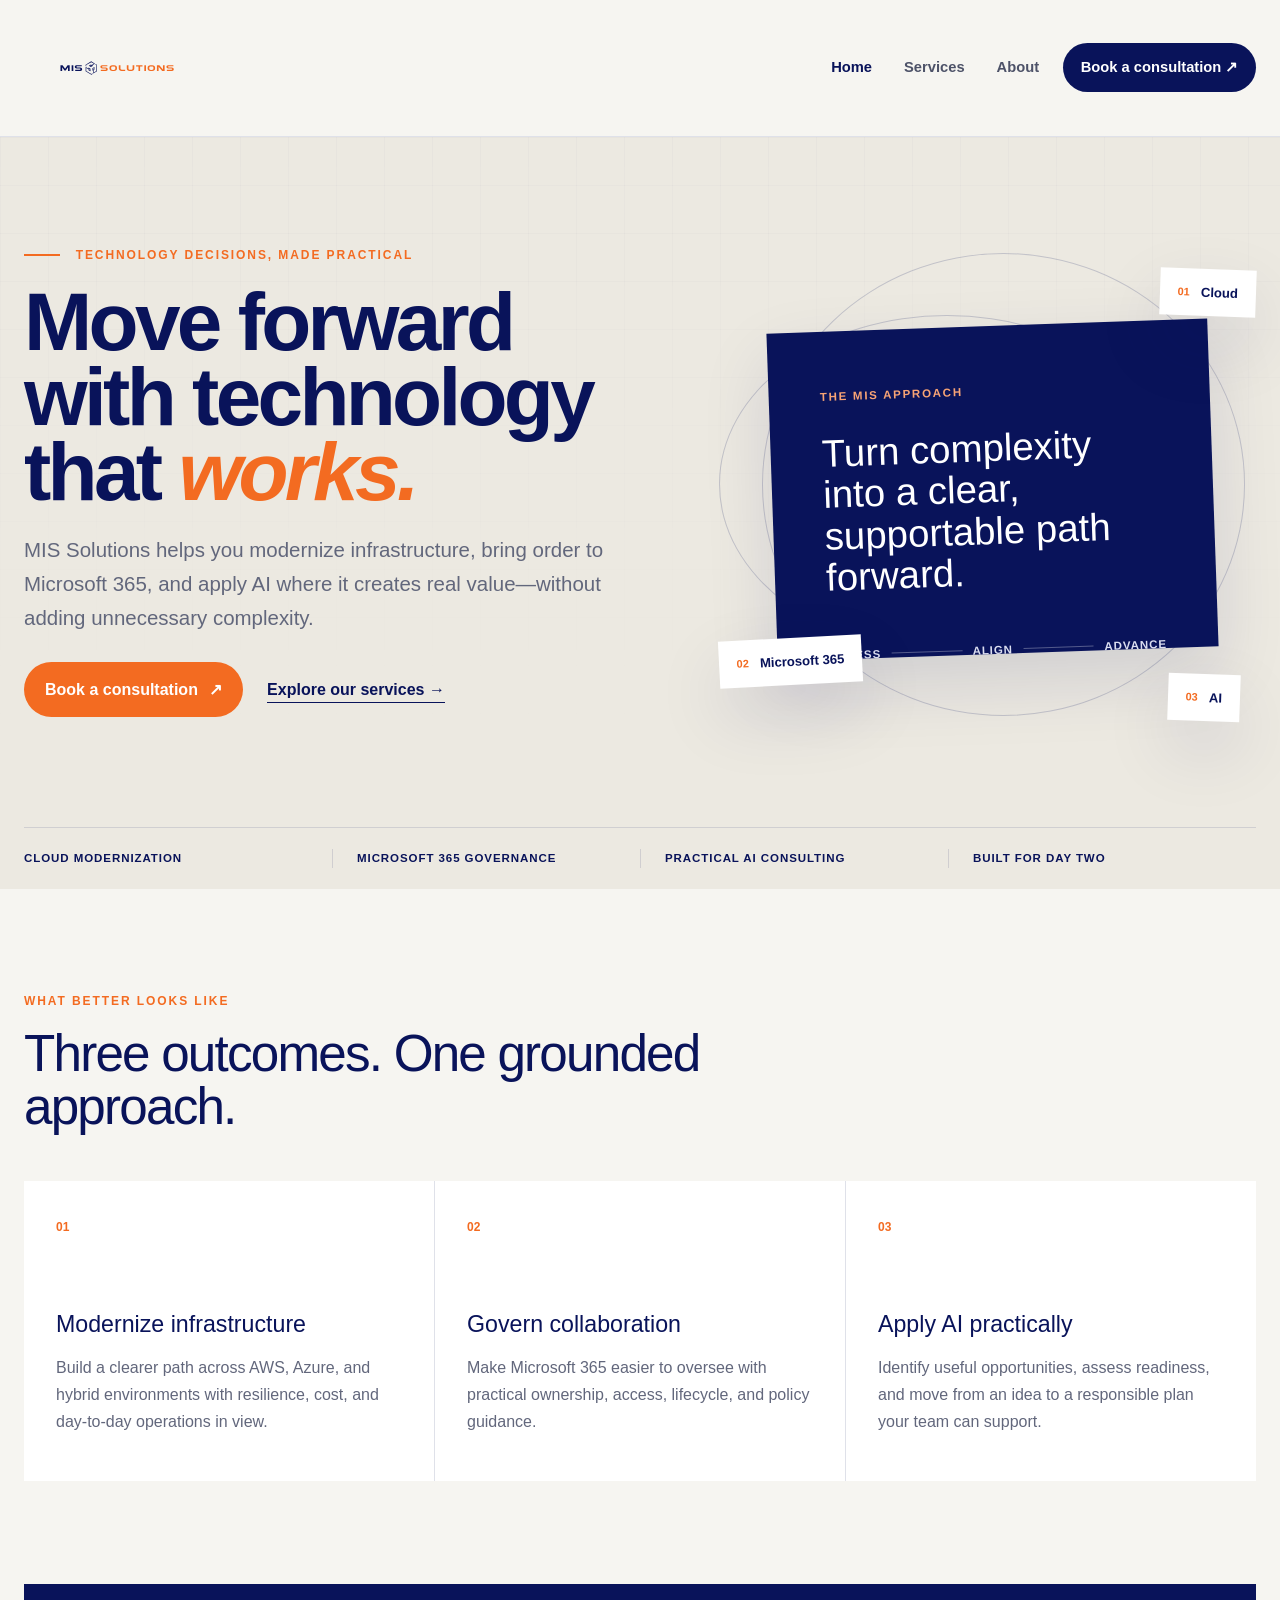
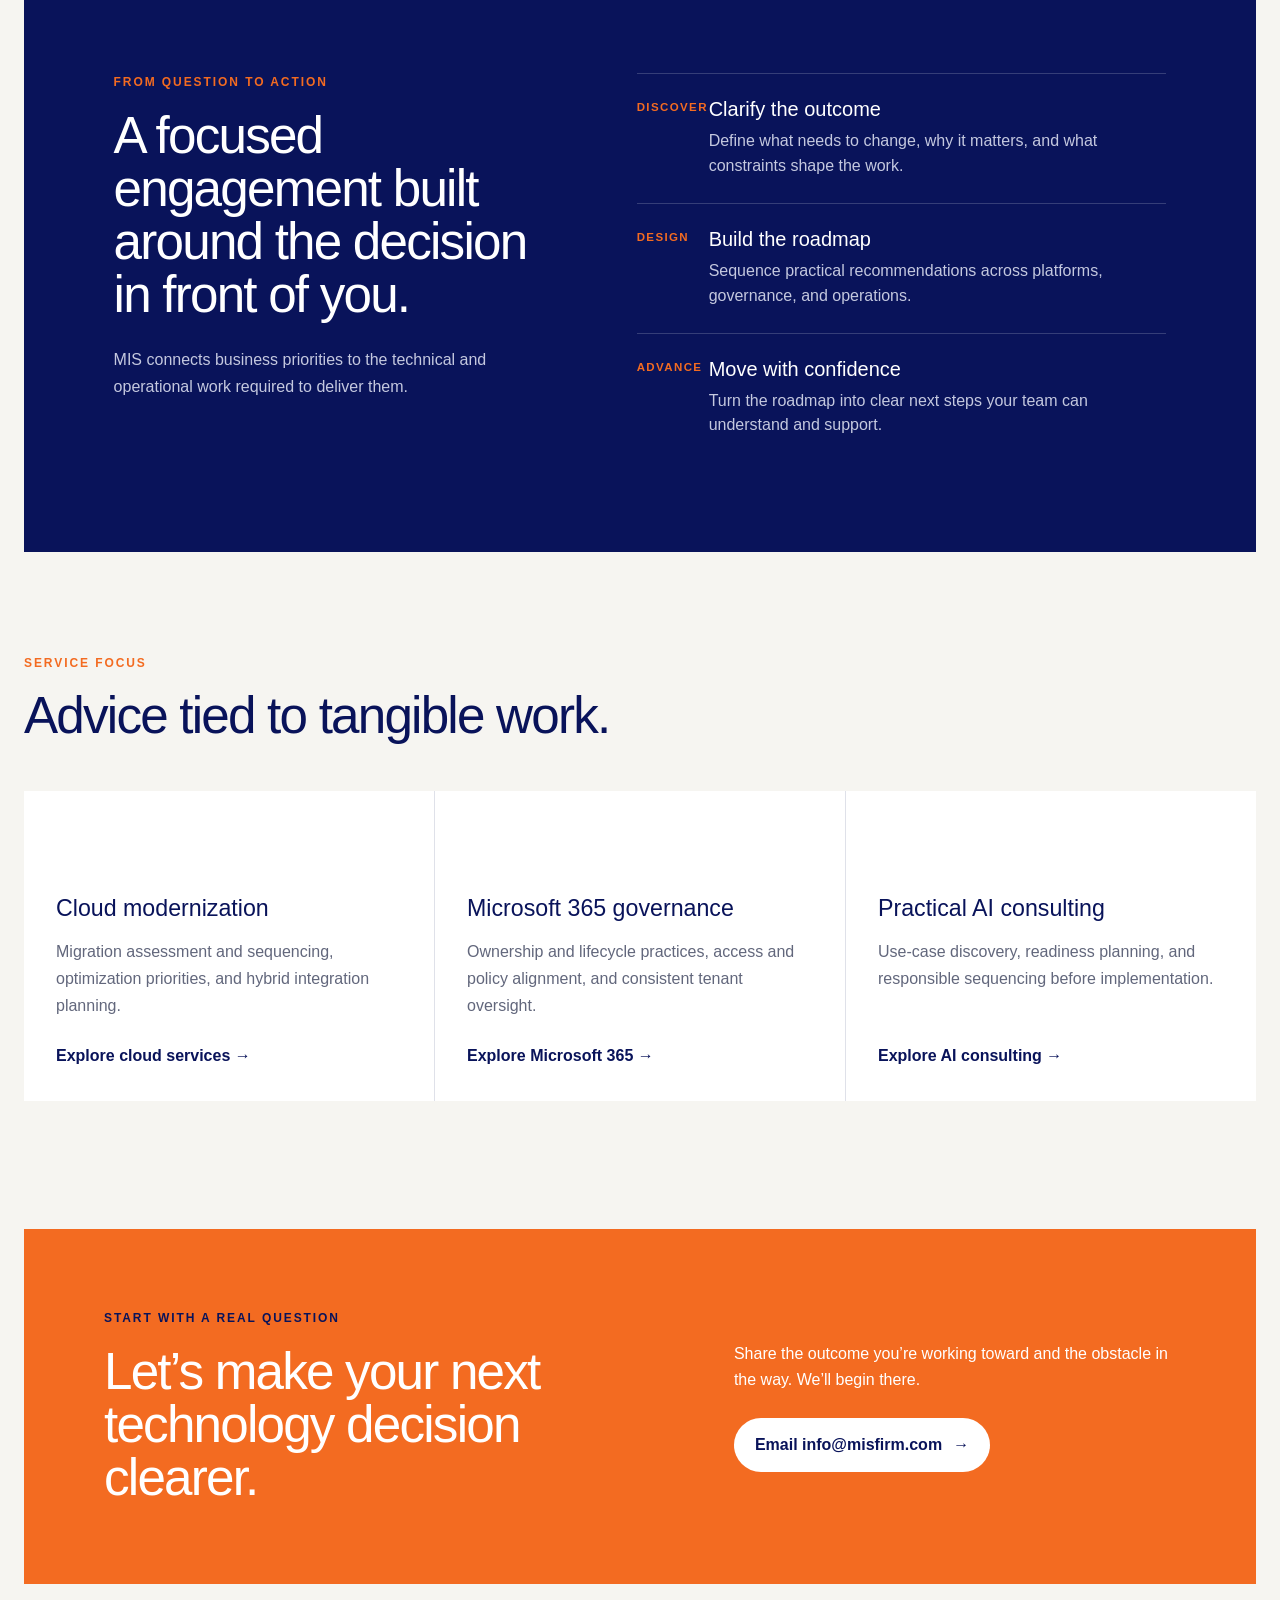
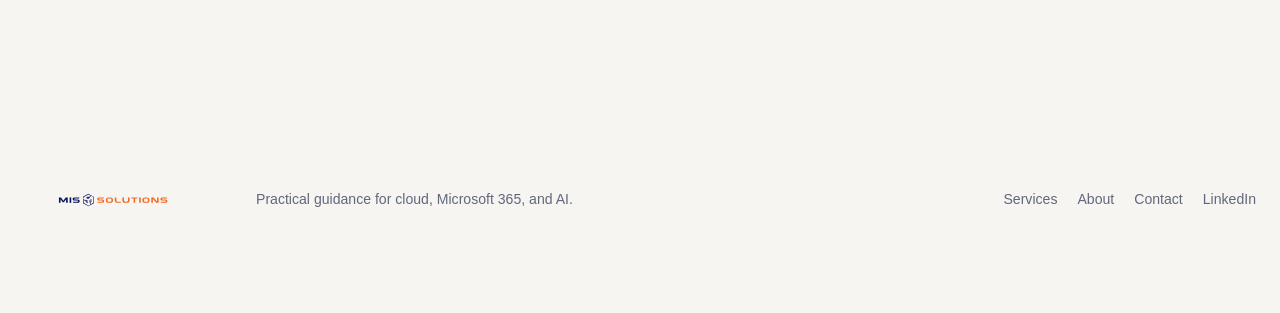
==== commit 799fc129: "Rework homepage around editorial visual system" ====
--- a/index.html
+++ b/index.html
@@ -1,8 +1,213 @@
-<!doctype html><html lang="en"><head><meta charset="utf-8"><meta name="viewport" content="width=device-width,initial-scale=1"><title>MIS Solutions | Practical technology modernization</title><meta name="description" content="MIS Solutions helps organizations modernize cloud infrastructure, govern Microsoft 365, and apply AI to practical business needs."><meta name="theme-color" content="#09135A"><link rel="canonical" href="https://misfirm.com/"><link rel="icon" href="assets/mis-logo.svg" type="image/svg+xml"><link rel="stylesheet" href="styles.css"></head><body>
-<a class="skip-link" href="#main">Skip to content</a><header class="site-header shell"><a class="brand" href="index.html" aria-label="MIS Solutions home"><img src="assets/mis-logo.svg" alt="MIS Solutions"></a><nav class="site-nav" aria-label="Primary navigation"><a aria-current="page" href="index.html">Home</a><a href="services.html">Services</a><a href="about.html">About</a><a class="nav-cta" href="contact.html">Book a consultation <span aria-hidden="true">↗</span></a></nav></header>
-<main id="main"><section class="hero shell"><div class="hero-copy"><p class="eyebrow">Technology decisions, made practical</p><h1>Move your business forward with technology that works.</h1><p class="lede">MIS Solutions helps you modernize infrastructure, bring order to Microsoft 365, and apply AI where it creates real value—without adding unnecessary complexity.</p><div class="hero-actions"><a class="button button-primary" href="contact.html">Book a consultation <span aria-hidden="true">→</span></a></div></div><aside class="hero-statement" aria-label="Our approach"><span class="statement-mark" aria-hidden="true">MIS</span><p>Clear priorities.<br>Practical roadmaps.<br>Supportable change.</p></aside></section>
-<section class="outcomes shell" aria-labelledby="outcomes-title"><div class="section-heading"><p class="section-kicker">What better looks like</p><h2 id="outcomes-title">Three outcomes. One grounded approach.</h2></div><div class="outcome-grid"><article><span>01</span><h3>Modernize infrastructure</h3><p>Build a clearer path across AWS, Azure, and hybrid environments with resilience, cost, and day-to-day operations in view.</p></article><article><span>02</span><h3>Govern collaboration</h3><p>Make Microsoft 365 easier to oversee with practical ownership, access, lifecycle, and policy guidance.</p></article><article><span>03</span><h3>Apply AI practically</h3><p>Identify useful opportunities, assess readiness, and move from an idea to a responsible plan your team can support.</p></article></div></section>
-<section class="proof shell" aria-labelledby="proof-title"><div class="proof-intro"><p class="section-kicker">From question to action</p><h2 id="proof-title">A focused engagement built around the decision in front of you.</h2><p>MIS connects business priorities to the technical and operational work required to deliver them.</p></div><ol class="process-list"><li><span>Discover</span><strong>Clarify the outcome</strong><p>Define what needs to change, why it matters, and what constraints shape the work.</p></li><li><span>Design</span><strong>Build the roadmap</strong><p>Sequence practical recommendations across platforms, governance, and operations.</p></li><li><span>Advance</span><strong>Move with confidence</strong><p>Turn the roadmap into clear next steps your team can understand and support.</p></li></ol></section>
-<section class="deliverables shell" aria-labelledby="deliverables-title"><div class="section-heading"><p class="section-kicker">Service focus</p><h2 id="deliverables-title">Advice tied to tangible work.</h2></div><div class="deliverable-grid"><article><h3>Cloud modernization</h3><p>Migration assessment and sequencing, optimization priorities, and hybrid integration planning.</p><a href="services.html">Explore cloud services <span aria-hidden="true">→</span></a></article><article><h3>Microsoft 365 governance</h3><p>Ownership and lifecycle practices, access and policy alignment, and consistent tenant oversight.</p><a href="services.html">Explore Microsoft 365 <span aria-hidden="true">→</span></a></article><article><h3>Practical AI consulting</h3><p>Use-case discovery, readiness planning, and responsible sequencing before implementation.</p><a href="services.html">Explore AI consulting <span aria-hidden="true">→</span></a></article></div></section>
-<section class="consult shell" aria-labelledby="consult-title"><div><p class="section-kicker">Start with a real question</p><h2 id="consult-title">Let’s make your next technology decision clearer.</h2></div><div><p>Share the outcome you’re working toward and the obstacle in the way. We’ll begin there.</p><a class="button button-light" href="mailto:info@misfirm.com">Email info@misfirm.com <span aria-hidden="true">→</span></a></div></section></main>
-<footer class="site-footer shell"><img src="assets/mis-logo.svg" alt="MIS Solutions"><p>Practical guidance for cloud, Microsoft 365, and AI.</p><div class="footer-links"><a href="services.html">Services</a><a href="about.html">About</a><a href="contact.html">Contact</a><a href="https://www.linkedin.com/company/mis-solutions-llc/">LinkedIn</a></div></footer></body></html>
+<!doctype html>
+<html lang="en">
+  <head>
+    <meta charset="utf-8" />
+    <meta name="viewport" content="width=device-width,initial-scale=1" />
+    <title>MIS Solutions | Practical technology modernization</title>
+    <meta
+      name="description"
+      content="MIS Solutions helps organizations modernize cloud infrastructure, govern Microsoft 365, and apply AI to practical business needs."
+    />
+    <meta name="theme-color" content="#09135A" />
+    <link rel="canonical" href="https://misfirm.com/" />
+    <link rel="icon" href="assets/mis-logo.svg" type="image/svg+xml" />
+    <link rel="stylesheet" href="styles.css" />
+  </head>
+  <body>
+    <a class="skip-link" href="#main">Skip to content</a>
+    <header class="site-header shell">
+      <a class="brand" href="index.html" aria-label="MIS Solutions home"
+        ><img src="assets/mis-logo.svg" alt="MIS Solutions"
+      /></a>
+      <nav class="site-nav" aria-label="Primary navigation">
+        <a aria-current="page" href="index.html">Home</a
+        ><a href="services.html">Services</a><a href="about.html">About</a
+        ><a class="nav-cta" href="contact.html"
+          >Book a consultation <span aria-hidden="true">↗</span></a
+        >
+      </nav>
+    </header>
+    <main id="main">
+      <section class="hero-wrap">
+        <div class="hero-grid-bg" aria-hidden="true"></div>
+        <div class="hero shell">
+          <div class="hero-copy">
+            <p class="eyebrow">
+              <span></span> Technology decisions, made practical
+            </p>
+            <h1>Move forward with technology that <em>works.</em></h1>
+            <p class="lede">
+              MIS Solutions helps you modernize infrastructure, bring order to
+              Microsoft 365, and apply AI where it creates real value—without
+              adding unnecessary complexity.
+            </p>
+            <div class="hero-actions">
+              <a class="button button-primary" href="contact.html"
+                >Book a consultation <span aria-hidden="true">↗</span></a
+              ><a class="text-link" href="services.html"
+                >Explore our services <span aria-hidden="true">→</span></a
+              >
+            </div>
+          </div>
+          <div
+            class="hero-visual"
+            aria-label="A practical path from technology complexity to clear action"
+          >
+            <div class="orbit orbit-one" aria-hidden="true"></div>
+            <div class="orbit orbit-two" aria-hidden="true"></div>
+            <div class="strategy-card">
+              <span class="card-kicker">The MIS approach</span>
+              <p>Turn complexity into a clear, supportable path forward.</p>
+              <div class="strategy-path" aria-hidden="true">
+                <span>Assess</span><i></i><span>Align</span><i></i
+                ><span>Advance</span>
+              </div>
+            </div>
+            <div class="signal-card signal-one"><span>01</span> Cloud</div>
+            <div class="signal-card signal-two">
+              <span>02</span> Microsoft 365
+            </div>
+            <div class="signal-card signal-three"><span>03</span> AI</div>
+          </div>
+        </div>
+        <div class="trust-line shell">
+          <span>Cloud modernization</span><span>Microsoft 365 governance</span
+          ><span>Practical AI consulting</span><span>Built for day two</span>
+        </div>
+      </section>
+      <section class="outcomes shell" aria-labelledby="outcomes-title">
+        <div class="section-heading">
+          <p class="section-kicker">What better looks like</p>
+          <h2 id="outcomes-title">Three outcomes. One grounded approach.</h2>
+        </div>
+        <div class="outcome-grid">
+          <article>
+            <span>01</span>
+            <h3>Modernize infrastructure</h3>
+            <p>
+              Build a clearer path across AWS, Azure, and hybrid environments
+              with resilience, cost, and day-to-day operations in view.
+            </p>
+          </article>
+          <article>
+            <span>02</span>
+            <h3>Govern collaboration</h3>
+            <p>
+              Make Microsoft 365 easier to oversee with practical ownership,
+              access, lifecycle, and policy guidance.
+            </p>
+          </article>
+          <article>
+            <span>03</span>
+            <h3>Apply AI practically</h3>
+            <p>
+              Identify useful opportunities, assess readiness, and move from an
+              idea to a responsible plan your team can support.
+            </p>
+          </article>
+        </div>
+      </section>
+      <section class="proof shell" aria-labelledby="proof-title">
+        <div class="proof-intro">
+          <p class="section-kicker">From question to action</p>
+          <h2 id="proof-title">
+            A focused engagement built around the decision in front of you.
+          </h2>
+          <p>
+            MIS connects business priorities to the technical and operational
+            work required to deliver them.
+          </p>
+        </div>
+        <ol class="process-list">
+          <li>
+            <span>Discover</span><strong>Clarify the outcome</strong>
+            <p>
+              Define what needs to change, why it matters, and what constraints
+              shape the work.
+            </p>
+          </li>
+          <li>
+            <span>Design</span><strong>Build the roadmap</strong>
+            <p>
+              Sequence practical recommendations across platforms, governance,
+              and operations.
+            </p>
+          </li>
+          <li>
+            <span>Advance</span><strong>Move with confidence</strong>
+            <p>
+              Turn the roadmap into clear next steps your team can understand
+              and support.
+            </p>
+          </li>
+        </ol>
+      </section>
+      <section class="deliverables shell" aria-labelledby="deliverables-title">
+        <div class="section-heading">
+          <p class="section-kicker">Service focus</p>
+          <h2 id="deliverables-title">Advice tied to tangible work.</h2>
+        </div>
+        <div class="deliverable-grid">
+          <article>
+            <h3>Cloud modernization</h3>
+            <p>
+              Migration assessment and sequencing, optimization priorities, and
+              hybrid integration planning.
+            </p>
+            <a href="services.html"
+              >Explore cloud services <span aria-hidden="true">→</span></a
+            >
+          </article>
+          <article>
+            <h3>Microsoft 365 governance</h3>
+            <p>
+              Ownership and lifecycle practices, access and policy alignment,
+              and consistent tenant oversight.
+            </p>
+            <a href="services.html"
+              >Explore Microsoft 365 <span aria-hidden="true">→</span></a
+            >
+          </article>
+          <article>
+            <h3>Practical AI consulting</h3>
+            <p>
+              Use-case discovery, readiness planning, and responsible sequencing
+              before implementation.
+            </p>
+            <a href="services.html"
+              >Explore AI consulting <span aria-hidden="true">→</span></a
+            >
+          </article>
+        </div>
+      </section>
+      <section class="consult shell" aria-labelledby="consult-title">
+        <div>
+          <p class="section-kicker">Start with a real question</p>
+          <h2 id="consult-title">
+            Let’s make your next technology decision clearer.
+          </h2>
+        </div>
+        <div>
+          <p>
+            Share the outcome you’re working toward and the obstacle in the way.
+            We’ll begin there.
+          </p>
+          <a class="button button-light" href="mailto:info@misfirm.com"
+            >Email info@misfirm.com <span aria-hidden="true">→</span></a
+          >
+        </div>
+      </section>
+    </main>
+    <footer class="site-footer shell">
+      <img src="assets/mis-logo.svg" alt="MIS Solutions" />
+      <p>Practical guidance for cloud, Microsoft 365, and AI.</p>
+      <div class="footer-links">
+        <a href="services.html">Services</a><a href="about.html">About</a
+        ><a href="contact.html">Contact</a
+        ><a href="https://www.linkedin.com/company/mis-solutions-llc/"
+          >LinkedIn</a
+        >
+      </div>
+    </footer>
+  </body>
+</html>
--- a/styles.css
+++ b/styles.css
@@ -1,7 +1,736 @@
-:root{--navy:#09135a;--orange:#f36b21;--ink:#121837;--muted:#62677c;--line:#dfe1e9;--paper:#fbfbfc;--content:1180px;--display:"Quivera Regular","Trebuchet MS",sans-serif;--body:"Avenir Next","Segoe UI",sans-serif}*{box-sizing:border-box}html{scroll-behavior:smooth}body{margin:0;color:var(--ink);background:var(--paper);font-family:var(--body);-webkit-font-smoothing:antialiased}a{color:inherit}img{display:block;max-width:100%}h1,h2,h3,p,ol,ul{margin:0}ul{padding:0;list-style:none}.shell{width:min(calc(100% - 3rem),var(--content));margin-inline:auto}.skip-link{position:fixed;left:1rem;top:-5rem;z-index:100;padding:.8rem 1rem;background:#fff}.skip-link:focus{top:1rem}
-.site-header{min-height:82px;display:flex;align-items:center;justify-content:space-between;gap:2rem;border-bottom:1px solid var(--line)}.brand{flex:0 0 auto}.brand img{width:188px}.brand-copy{display:none}.site-nav{display:flex;align-items:center;gap:.2rem}.site-nav a{padding:.75rem .9rem;color:#4d5268;font-size:.92rem;font-weight:650;text-decoration:none}.site-nav a:hover,.site-nav a:focus-visible,.site-nav a[aria-current=page]{color:var(--navy)}.site-nav .nav-cta{margin-left:.4rem;padding:.8rem 1.1rem;border-radius:4px;background:var(--navy);color:#fff}.site-nav .nav-cta:hover,.site-nav .nav-cta:focus-visible{background:var(--orange);color:#fff}.nav-external{display:none}
-.hero{min-height:640px;display:grid;grid-template-columns:minmax(0,1.45fr) minmax(260px,.55fr)}.hero-copy{display:flex;flex-direction:column;justify-content:center;padding:6.5rem 7vw 6.5rem 0}.eyebrow,.section-kicker,.service-label{color:var(--orange);font-size:.75rem;font-weight:800;letter-spacing:.16em;text-transform:uppercase}.hero h1{max-width:850px;margin-top:1.25rem;color:var(--navy);font:500 clamp(3rem,6.2vw,6rem)/.96 var(--display);letter-spacing:-.055em}.lede{max-width:700px;margin-top:1.7rem;color:var(--muted);font-size:clamp(1.05rem,1.6vw,1.3rem);line-height:1.65}.hero-actions{margin-top:2rem}.button{display:inline-flex;align-items:center;justify-content:center;gap:.7rem;min-height:50px;padding:.85rem 1.25rem;border:1px solid transparent;border-radius:3px;font-weight:750;text-decoration:none}.button-primary{background:var(--orange);color:#fff}.button-primary:hover,.button-primary:focus-visible{background:#d95613}.hero-statement{display:flex;flex-direction:column;justify-content:space-between;padding:2.25rem;background:var(--navy);color:#fff}.statement-mark{font-family:var(--display);font-size:.85rem;letter-spacing:.16em}.hero-statement p{font:500 clamp(1.5rem,2.5vw,2.25rem)/1.25 var(--display)}
-.outcomes,.deliverables{padding-block:7rem}.section-heading{max-width:760px}.section-heading h2,.proof h2,.consult h2,.page-intro h1,.detail-card h2,.note-card h2,.feature-band h2,.story-card h2{margin-top:1rem;color:var(--navy);font:500 clamp(2.1rem,4vw,3.6rem)/1.04 var(--display);letter-spacing:-.035em}.outcome-grid,.deliverable-grid{display:grid;grid-template-columns:repeat(3,1fr);margin-top:4rem;border-top:1px solid var(--line)}.outcome-grid article,.deliverable-grid article{padding:2rem 2rem 1rem 0}.outcome-grid article+article,.deliverable-grid article+article{padding-left:2rem;border-left:1px solid var(--line)}.outcome-grid span{color:var(--orange);font-size:.75rem;font-weight:800}.outcome-grid h3,.deliverable-grid h3{margin-top:2.5rem;color:var(--navy);font:500 1.45rem var(--display)}.outcome-grid p,.deliverable-grid p{margin-top:1rem;color:var(--muted);line-height:1.7}
-.proof{display:grid;grid-template-columns:.9fr 1.1fr;gap:7vw;padding:6rem;background:var(--navy);color:#fff}.proof h2{color:#fff}.proof-intro>p:last-child{margin-top:1.5rem;color:#c4c8df;line-height:1.7}.process-list{list-style:none;padding:0}.process-list li{display:grid;grid-template-columns:72px 1fr;padding:1.5rem 0;border-top:1px solid #ffffff2e}.process-list span{grid-row:1/3;color:var(--orange);font-size:.72rem;font-weight:800;letter-spacing:.12em;text-transform:uppercase}.process-list strong{font:500 1.25rem var(--display)}.process-list p{margin-top:.5rem;color:#c4c8df;line-height:1.55}.deliverables{padding-bottom:8rem}.deliverable-grid article{min-height:250px;display:flex;flex-direction:column}.deliverable-grid a{margin-top:auto;padding-top:1.5rem;color:var(--navy);font-weight:750;text-decoration:none}.deliverable-grid a:hover{text-decoration:underline;text-decoration-color:var(--orange);text-underline-offset:5px}.consult{display:grid;grid-template-columns:1.1fr .9fr;gap:7vw;padding:5rem;background:var(--orange);color:#fff}.consult .section-kicker{color:var(--navy)}.consult h2{color:#fff}.consult>div:last-child{display:flex;flex-direction:column;justify-content:center;align-items:flex-start}.consult p{line-height:1.65}.button-light{margin-top:1.5rem;background:#fff;color:var(--navy)}.site-footer{display:grid;grid-template-columns:200px 1fr auto;align-items:center;gap:2rem;padding-block:3rem;color:var(--muted);font-size:.88rem}.site-footer img{width:180px}.footer-links{display:flex;gap:1.25rem}.footer-links a{text-decoration:none}
-.page-frame{min-height:100vh}.page-intro{margin-top:4rem;padding:5rem 0;border-bottom:1px solid var(--line)}.page-intro h1{max-width:850px}.page-lede{max-width:720px;margin-top:1.5rem;color:var(--muted);font-size:1.15rem;line-height:1.7}.section{margin-top:5rem}.detail-grid,.two-up-grid,.story-grid,.contact-grid{display:grid;grid-template-columns:repeat(2,minmax(0,1fr));gap:1px;background:var(--line)}.detail-card,.note-card,.story-card,.side-card{padding:3rem;background:#fff}.detail-card p,.note-card p,.story-card p,.side-card p,.detail-card li,.signal-list li{margin-top:1rem;color:var(--muted);line-height:1.65}.detail-card h2,.note-card h2,.story-card h2,.feature-band h2{font-size:clamp(1.8rem,3vw,2.6rem)}.detail-card h3{margin-top:2rem;color:var(--navy);font-family:var(--display)}.check-list,.signal-list{list-style:none;padding:0}.check-list li,.signal-list li{padding-left:1rem;border-left:2px solid var(--orange)}.feature-band{display:grid;grid-template-columns:1fr 1fr;gap:4rem;padding:4rem;background:var(--navy);color:#fff}.feature-band h2{color:#fff}.feature-band p,.feature-band li{color:#c4c8df;line-height:1.65}.story-rail,.contact-rail{display:grid;gap:1px}.timeline{margin-top:2rem}.timeline div{padding:1.2rem 0;border-top:1px solid var(--line)}.timeline span{color:var(--orange);font-size:.75rem;font-weight:800}.timeline strong{display:block;margin-top:.4rem}.surface-links{display:flex;flex-wrap:wrap;gap:1rem;margin-top:1.5rem}.contact-block{margin-top:2rem}
-@media(max-width:820px){.shell{width:min(calc(100% - 2rem),var(--content))}.site-header{min-height:auto;padding:1rem 0;align-items:flex-start}.brand img{width:150px}.site-nav{justify-content:flex-end;flex-wrap:wrap}.site-nav a{padding:.55rem}.site-nav a:first-child{display:none}.site-nav .nav-cta{width:100%;text-align:center}.hero{min-height:auto;grid-template-columns:1fr}.hero-copy{padding:5rem 0}.hero-statement{min-height:250px}.outcome-grid,.deliverable-grid{grid-template-columns:1fr}.outcome-grid article,.deliverable-grid article,.outcome-grid article+article,.deliverable-grid article+article{padding:2rem 0;border-left:0;border-bottom:1px solid var(--line)}.proof,.consult{grid-template-columns:1fr;padding:3rem 1.5rem}.detail-grid,.two-up-grid,.story-grid,.contact-grid,.feature-band{grid-template-columns:1fr}.site-footer{grid-template-columns:1fr}.footer-links{flex-wrap:wrap}}@media(max-width:520px){.site-header{display:block}.site-nav{margin-top:1rem;justify-content:space-between}.site-nav a{font-size:.84rem}.hero h1{font-size:3rem}.outcomes,.deliverables{padding-block:5rem}.process-list li{grid-template-columns:1fr}.process-list span{grid-row:auto;margin-bottom:.5rem}.page-intro{padding:3.5rem 0}.detail-card,.note-card,.story-card,.side-card,.feature-band{padding:2rem}}@media(prefers-reduced-motion:reduce){html{scroll-behavior:auto}}
+:root {
+  --navy: #09135a;
+  --orange: #f36b21;
+  --ink: #121837;
+  --muted: #62677c;
+  --line: #dfe1e9;
+  --paper: #f6f5f1;
+  --cream: #ece9e1;
+  --content: 1240px;
+  --font: "Quivera Regular", "Trebuchet MS", sans-serif;
+  --display: var(--font);
+  --body: var(--font);
+  --space-section: clamp(4.5rem, 8vw, 7rem);
+}
+* {
+  box-sizing: border-box;
+}
+html {
+  scroll-behavior: smooth;
+}
+body {
+  margin: 0;
+  color: var(--ink);
+  background: var(--paper);
+  font-family: var(--font);
+  font-size: 1rem;
+  line-height: 1.6;
+  -webkit-font-smoothing: antialiased;
+  overflow-x: hidden;
+}
+a {
+  color: inherit;
+}
+img {
+  display: block;
+  max-width: 100%;
+}
+h1,
+h2,
+h3,
+p,
+ol,
+ul {
+  margin: 0;
+}
+button,
+input,
+select,
+textarea {
+  font: inherit;
+}
+ul {
+  padding: 0;
+  list-style: none;
+}
+.shell {
+  width: min(calc(100% - 3rem), var(--content));
+  margin-inline: auto;
+}
+.skip-link {
+  position: fixed;
+  left: 1rem;
+  top: -5rem;
+  z-index: 100;
+  padding: 0.8rem 1rem;
+  background: #fff;
+}
+.skip-link:focus {
+  top: 1rem;
+}
+.site-header {
+  min-height: 92px;
+  display: flex;
+  align-items: center;
+  justify-content: space-between;
+  gap: 2rem;
+  position: relative;
+  z-index: 10;
+}
+.brand {
+  flex: 0 0 auto;
+}
+.brand img {
+  width: 188px;
+}
+.brand-copy {
+  display: none;
+}
+.site-nav {
+  display: flex;
+  align-items: center;
+  gap: 0.2rem;
+}
+.site-nav a {
+  padding: 0.75rem 0.9rem;
+  color: #4d5268;
+  font-size: 0.92rem;
+  font-weight: 650;
+  text-decoration: none;
+}
+.site-nav a:hover,
+.site-nav a:focus-visible,
+.site-nav a[aria-current="page"] {
+  color: var(--navy);
+}
+.site-nav .nav-cta {
+  margin-left: 0.4rem;
+  padding: 0.8rem 1.1rem;
+  border-radius: 999px;
+  background: var(--navy);
+  color: #fff;
+}
+.site-nav .nav-cta:hover,
+.site-nav .nav-cta:focus-visible {
+  background: var(--orange);
+  color: #fff;
+}
+.nav-external {
+  display: none;
+}
+.hero-wrap {
+  position: relative;
+  overflow: hidden;
+  border-top: 1px solid var(--line);
+  background: var(--cream);
+}
+.hero-grid-bg {
+  position: absolute;
+  inset: 0;
+  opacity: 0.48;
+  background-image:
+    linear-gradient(#09135a0b 1px, transparent 1px),
+    linear-gradient(90deg, #09135a0b 1px, transparent 1px);
+  background-size: 48px 48px;
+  mask-image: linear-gradient(to bottom, #000 0%, transparent 88%);
+}
+.hero {
+  position: relative;
+  min-height: 690px;
+  display: grid;
+  grid-template-columns: minmax(0, 1.08fr) minmax(400px, 0.92fr);
+  gap: 5vw;
+}
+.hero-copy {
+  display: flex;
+  flex-direction: column;
+  justify-content: center;
+  padding: var(--space-section) 0;
+}
+.eyebrow,
+.section-kicker,
+.service-label {
+  color: var(--orange);
+  font-size: 0.75rem;
+  font-weight: 800;
+  letter-spacing: 0.16em;
+  text-transform: uppercase;
+}
+.eyebrow span {
+  display: inline-block;
+  width: 2.25rem;
+  height: 2px;
+  margin: 0 0.65rem 0.2rem 0;
+  background: var(--orange);
+}
+.hero h1 {
+  max-width: 850px;
+  margin-top: 1.25rem;
+  color: var(--navy);
+  font: 600 clamp(3.5rem, 6.4vw, 6.8rem) / 0.91 var(--display);
+  letter-spacing: -0.045em;
+}
+.hero h1 em {
+  color: var(--orange);
+  font-weight: inherit;
+}
+.lede {
+  max-width: 700px;
+  margin-top: 1.5rem;
+  color: var(--muted);
+  font-size: clamp(1.05rem, 1.6vw, 1.3rem);
+  line-height: 1.65;
+}
+.hero-actions {
+  margin-top: 1.75rem;
+  display: flex;
+  align-items: center;
+  gap: 1.5rem;
+}
+.text-link {
+  color: var(--navy);
+  font-weight: 800;
+  text-decoration: none;
+  border-bottom: 1px solid var(--navy);
+}
+.button {
+  display: inline-flex;
+  align-items: center;
+  justify-content: center;
+  gap: 0.7rem;
+  min-height: 50px;
+  padding: 0.85rem 1.25rem;
+  border: 1px solid transparent;
+  border-radius: 999px;
+  font-weight: 750;
+  text-decoration: none;
+}
+.button-primary {
+  background: var(--orange);
+  color: #fff;
+}
+.button-primary:hover,
+.button-primary:focus-visible {
+  background: #d95613;
+}
+.hero-visual {
+  position: relative;
+  min-height: 520px;
+  align-self: center;
+}
+.orbit {
+  position: absolute;
+  border: 1px solid #09135a2e;
+  border-radius: 50%;
+}
+.orbit-one {
+  inset: 6% 2% 5% 8%;
+}
+.orbit-two {
+  inset: 18% 15% 17% 0;
+}
+.strategy-card,
+.signal-card {
+  position: absolute;
+  box-shadow: 0 28px 70px #09135a1f;
+}
+.strategy-card {
+  inset: 20% 8% 17% 10%;
+  z-index: 2;
+  padding: clamp(2rem, 4vw, 3.25rem);
+  background: var(--navy);
+  color: #fff;
+  transform: rotate(-2deg);
+}
+.card-kicker {
+  color: #f8a475;
+  font-size: 0.72rem;
+  font-weight: 800;
+  letter-spacing: 0.15em;
+  text-transform: uppercase;
+}
+.strategy-card > p {
+  max-width: 390px;
+  margin-top: 1.5rem;
+  font-size: clamp(1.7rem, 3vw, 2.65rem);
+  line-height: 1.08;
+}
+.strategy-path {
+  display: flex;
+  align-items: center;
+  gap: 0.65rem;
+  margin-top: 3rem;
+  color: #daddf0;
+  font-size: 0.72rem;
+  font-weight: 800;
+  letter-spacing: 0.08em;
+  text-transform: uppercase;
+}
+.strategy-path i {
+  flex: 1;
+  height: 1px;
+  background: #ffffff4d;
+}
+.signal-card {
+  z-index: 3;
+  display: flex;
+  align-items: center;
+  gap: 0.7rem;
+  padding: 0.8rem 1.1rem;
+  background: #fff;
+  color: var(--navy);
+  font-size: 0.82rem;
+  font-weight: 800;
+  transform: rotate(2deg);
+}
+.signal-card span {
+  color: var(--orange);
+  font-size: 0.68rem;
+}
+.signal-one {
+  top: 9%;
+  right: 0;
+}
+.signal-two {
+  bottom: 11%;
+  left: 0;
+  transform: rotate(-3deg);
+}
+.signal-three {
+  right: 3%;
+  bottom: 4%;
+}
+.trust-line {
+  position: relative;
+  display: grid;
+  grid-template-columns: repeat(4, 1fr);
+  padding: 1.35rem 0;
+  border-top: 1px solid #09135a1f;
+  color: var(--navy);
+  font-size: 0.72rem;
+  font-weight: 800;
+  letter-spacing: 0.08em;
+  text-transform: uppercase;
+}
+.trust-line span + span {
+  border-left: 1px solid #09135a1f;
+  padding-left: 1.5rem;
+}
+.outcomes,
+.deliverables {
+  padding-block: var(--space-section);
+}
+.section-heading {
+  max-width: 760px;
+}
+.section-heading h2,
+.proof h2,
+.consult h2,
+.page-intro h1,
+.detail-card h2,
+.note-card h2,
+.feature-band h2,
+.story-card h2 {
+  margin-top: 1rem;
+  color: var(--navy);
+  font: 500 clamp(2.1rem, 4vw, 3.6rem) / 1.04 var(--display);
+  letter-spacing: -0.035em;
+}
+.outcome-grid,
+.deliverable-grid {
+  display: grid;
+  grid-template-columns: repeat(3, 1fr);
+  margin-top: 3rem;
+  gap: 1px;
+  background: var(--line);
+}
+.outcome-grid article,
+.deliverable-grid article {
+  min-height: 300px;
+  padding: 2rem;
+  background: #fff;
+}
+.outcome-grid article + article,
+.deliverable-grid article + article {
+  border-left: 0;
+}
+.outcome-grid span {
+  color: var(--orange);
+  font-size: 0.75rem;
+  font-weight: 800;
+}
+.outcome-grid h3,
+.deliverable-grid h3 {
+  margin-top: 4.5rem;
+  color: var(--navy);
+  font: 500 1.45rem var(--display);
+}
+.outcome-grid p,
+.deliverable-grid p {
+  margin-top: 1rem;
+  color: var(--muted);
+  line-height: 1.7;
+}
+.proof {
+  display: grid;
+  grid-template-columns: 0.9fr 1.1fr;
+  gap: 7vw;
+  padding: clamp(3rem, 7vw, 6rem);
+  background: var(--navy);
+  color: #fff;
+}
+.proof h2 {
+  color: #fff;
+}
+.proof-intro > p:last-child {
+  margin-top: 1.5rem;
+  color: #c4c8df;
+  line-height: 1.7;
+}
+.process-list {
+  list-style: none;
+  padding: 0;
+}
+.process-list li {
+  display: grid;
+  grid-template-columns: 72px 1fr;
+  padding: 1.5rem 0;
+  border-top: 1px solid #ffffff2e;
+}
+.process-list span {
+  grid-row: 1/3;
+  color: var(--orange);
+  font-size: 0.72rem;
+  font-weight: 800;
+  letter-spacing: 0.12em;
+  text-transform: uppercase;
+}
+.process-list strong {
+  font: 500 1.25rem var(--display);
+}
+.process-list p {
+  margin-top: 0.5rem;
+  color: #c4c8df;
+  line-height: 1.55;
+}
+.deliverables {
+  padding-bottom: 8rem;
+}
+.deliverable-grid article {
+  min-height: 250px;
+  display: flex;
+  flex-direction: column;
+}
+.deliverable-grid a {
+  margin-top: auto;
+  padding-top: 1.5rem;
+  color: var(--navy);
+  font-weight: 750;
+  text-decoration: none;
+}
+.deliverable-grid a:hover {
+  text-decoration: underline;
+  text-decoration-color: var(--orange);
+  text-underline-offset: 5px;
+}
+.consult {
+  display: grid;
+  grid-template-columns: 1.1fr 0.9fr;
+  gap: 7vw;
+  padding: 5rem;
+  background: var(--orange);
+  color: #fff;
+  margin-bottom: var(--space-section);
+}
+.consult .section-kicker {
+  color: var(--navy);
+}
+.consult h2 {
+  color: #fff;
+}
+.consult > div:last-child {
+  display: flex;
+  flex-direction: column;
+  justify-content: center;
+  align-items: flex-start;
+}
+.consult p {
+  line-height: 1.65;
+}
+.button-light {
+  margin-top: 1.5rem;
+  background: #fff;
+  color: var(--navy);
+}
+.site-footer {
+  display: grid;
+  grid-template-columns: 200px 1fr auto;
+  align-items: center;
+  gap: 2rem;
+  padding-block: 3rem;
+  color: var(--muted);
+  font-size: 0.88rem;
+}
+.site-footer img {
+  width: 180px;
+}
+.footer-links {
+  display: flex;
+  gap: 1.25rem;
+}
+.footer-links a {
+  text-decoration: none;
+}
+.page-frame {
+  min-height: 100vh;
+}
+.page-intro {
+  margin-top: 3rem;
+  padding: var(--space-section) 0;
+  border-bottom: 1px solid var(--line);
+}
+.page-intro h1 {
+  max-width: 850px;
+}
+.page-lede {
+  max-width: 720px;
+  margin-top: 1.5rem;
+  color: var(--muted);
+  font-size: 1.15rem;
+  line-height: 1.7;
+}
+.section {
+  margin-top: var(--space-section);
+}
+.detail-grid,
+.two-up-grid,
+.story-grid,
+.contact-grid {
+  display: grid;
+  grid-template-columns: repeat(2, minmax(0, 1fr));
+  gap: 1px;
+  background: var(--line);
+}
+.detail-card,
+.note-card,
+.story-card,
+.side-card {
+  padding: 3rem;
+  background: #fff;
+}
+.detail-card p,
+.note-card p,
+.story-card p,
+.side-card p,
+.detail-card li,
+.signal-list li {
+  margin-top: 1rem;
+  color: var(--muted);
+  line-height: 1.65;
+}
+.detail-card h2,
+.note-card h2,
+.story-card h2,
+.feature-band h2 {
+  font-size: clamp(1.8rem, 3vw, 2.6rem);
+}
+.detail-card h3 {
+  margin-top: 2rem;
+  color: var(--navy);
+  font-family: var(--display);
+}
+.check-list,
+.signal-list {
+  list-style: none;
+  padding: 0;
+}
+.check-list li,
+.signal-list li {
+  padding-left: 1rem;
+  border-left: 2px solid var(--orange);
+}
+.feature-band {
+  display: grid;
+  grid-template-columns: 1fr 1fr;
+  gap: 4rem;
+  padding: 4rem;
+  background: var(--navy);
+  color: #fff;
+}
+.feature-band h2 {
+  color: #fff;
+}
+.feature-band p,
+.feature-band li {
+  color: #c4c8df;
+  line-height: 1.65;
+}
+.story-rail,
+.contact-rail {
+  display: grid;
+  gap: 1px;
+}
+.timeline {
+  margin-top: 2rem;
+}
+.timeline div {
+  padding: 1.2rem 0;
+  border-top: 1px solid var(--line);
+}
+.timeline span {
+  color: var(--orange);
+  font-size: 0.75rem;
+  font-weight: 800;
+}
+.timeline strong {
+  display: block;
+  margin-top: 0.4rem;
+}
+.surface-links {
+  display: flex;
+  flex-wrap: wrap;
+  gap: 1rem;
+  margin-top: 1.5rem;
+}
+.contact-block {
+  margin-top: 2rem;
+}
+@media (max-width: 820px) {
+  .shell {
+    width: min(calc(100% - 2rem), var(--content));
+  }
+  .site-header {
+    min-height: auto;
+    padding: 1rem 0;
+    align-items: flex-start;
+  }
+  .brand img {
+    width: 150px;
+  }
+  .site-nav {
+    justify-content: flex-end;
+    flex-wrap: wrap;
+  }
+  .site-nav a {
+    padding: 0.55rem;
+  }
+  .site-nav a:first-child {
+    display: none;
+  }
+  .site-nav .nav-cta {
+    width: 100%;
+    text-align: center;
+  }
+  .hero {
+    min-height: auto;
+    grid-template-columns: 1fr;
+    gap: 0;
+  }
+  .hero-copy {
+    padding: 5rem 0 2rem;
+  }
+  .hero-visual {
+    min-height: 450px;
+  }
+  .trust-line {
+    grid-template-columns: repeat(2, 1fr);
+    gap: 0;
+  }
+  .trust-line span {
+    padding: 0.75rem 0;
+  }
+  .trust-line span + span {
+    padding-left: 1rem;
+  }
+  .outcome-grid,
+  .deliverable-grid {
+    grid-template-columns: 1fr;
+  }
+  .outcome-grid article,
+  .deliverable-grid article,
+  .outcome-grid article + article,
+  .deliverable-grid article + article {
+    padding: 2rem 0;
+    border-left: 0;
+    border-bottom: 1px solid var(--line);
+  }
+  .proof,
+  .consult {
+    grid-template-columns: 1fr;
+    padding: 3rem 1.5rem;
+  }
+  .detail-grid,
+  .two-up-grid,
+  .story-grid,
+  .contact-grid,
+  .feature-band {
+    grid-template-columns: 1fr;
+  }
+  .site-footer {
+    grid-template-columns: 1fr;
+  }
+  .footer-links {
+    flex-wrap: wrap;
+  }
+}
+@media (max-width: 520px) {
+  .site-header {
+    display: block;
+  }
+  .site-nav {
+    margin-top: 1rem;
+    justify-content: space-between;
+  }
+  .site-nav a {
+    font-size: 0.84rem;
+  }
+  .hero h1 {
+    font-size: 3rem;
+  }
+  .hero-actions {
+    align-items: flex-start;
+    flex-direction: column;
+  }
+  .hero-visual {
+    min-height: 390px;
+  }
+  .strategy-card {
+    inset: 16% 2% 18% 4%;
+  }
+  .signal-one {
+    right: 0;
+  }
+  .signal-two {
+    left: 0;
+    bottom: 8%;
+  }
+  .signal-three {
+    display: none;
+  }
+  .outcomes,
+  .deliverables {
+    padding-block: 5rem;
+  }
+  .process-list li {
+    grid-template-columns: 1fr;
+  }
+  .process-list span {
+    grid-row: auto;
+    margin-bottom: 0.5rem;
+  }
+  .page-intro {
+    padding: 3.5rem 0;
+  }
+  .detail-card,
+  .note-card,
+  .story-card,
+  .side-card,
+  .feature-band {
+    padding: 2rem;
+  }
+}
+@media (prefers-reduced-motion: reduce) {
+  html {
+    scroll-behavior: auto;
+  }
+}
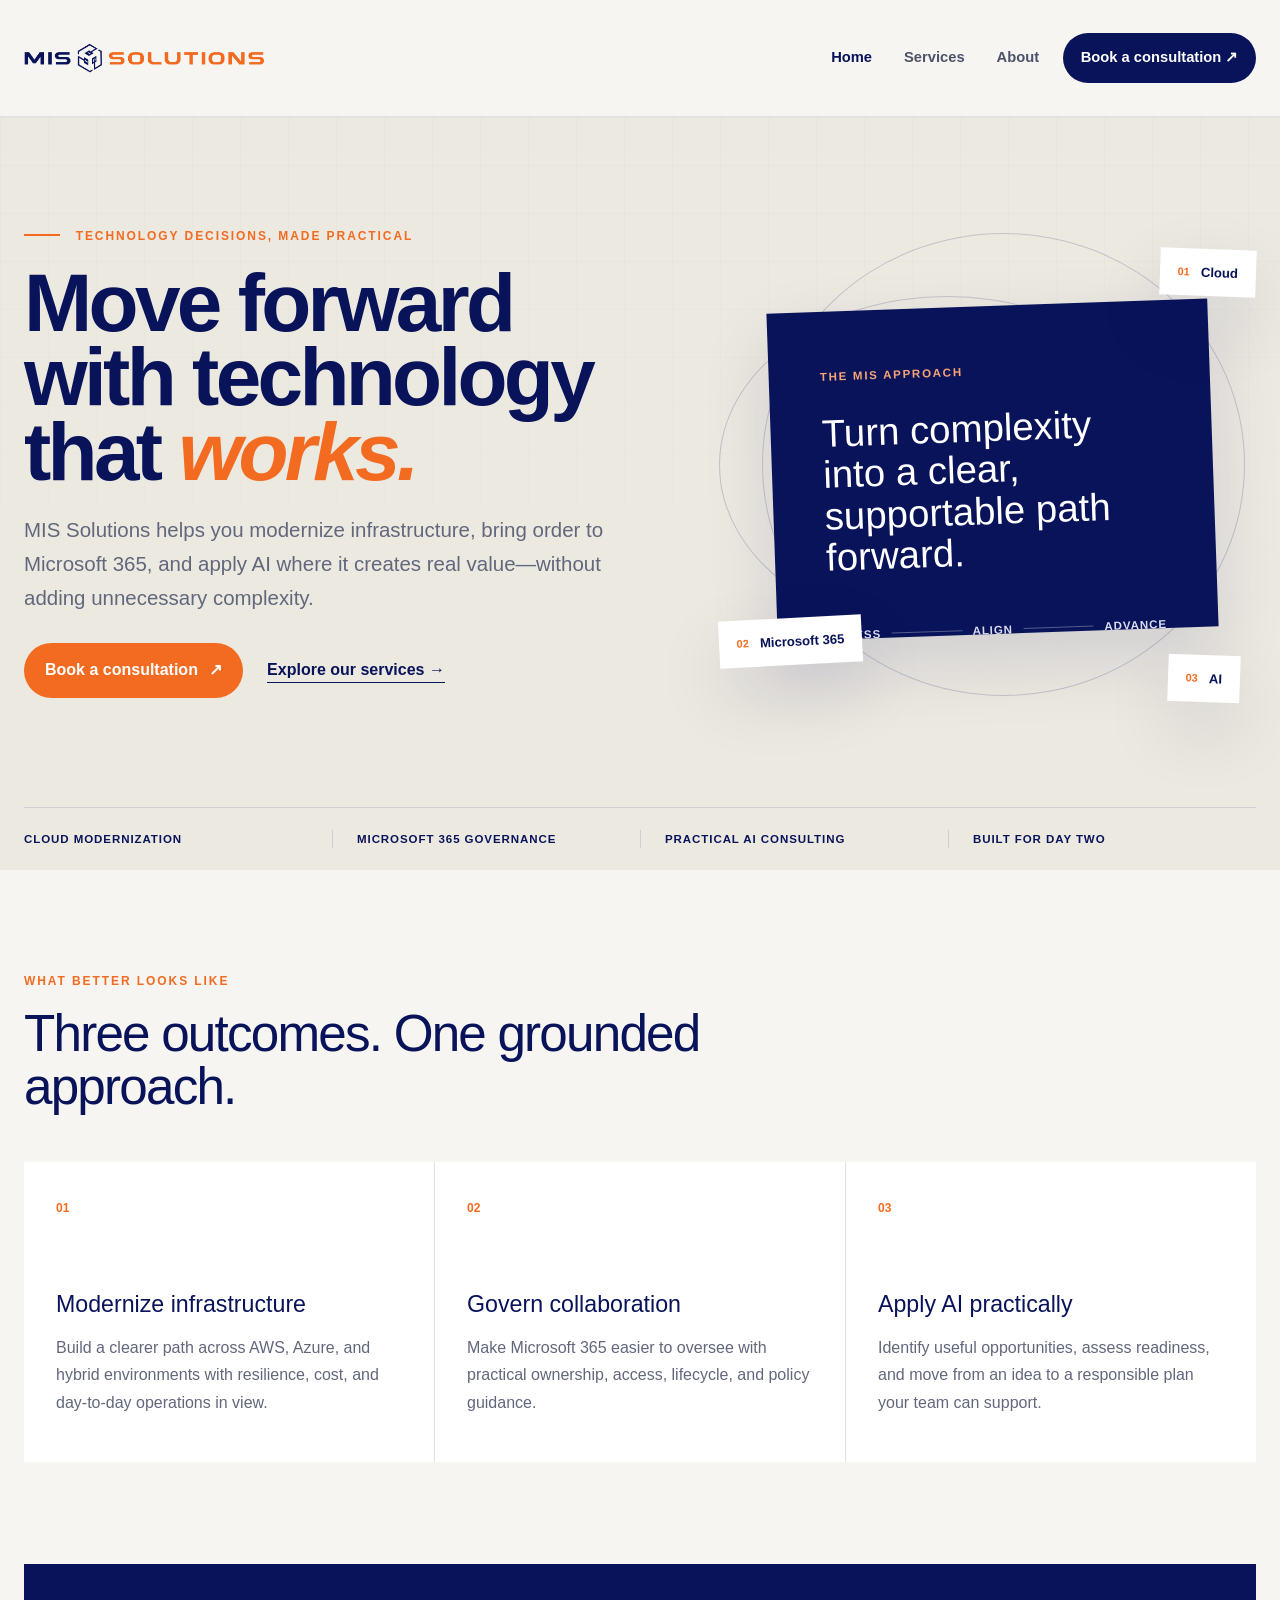
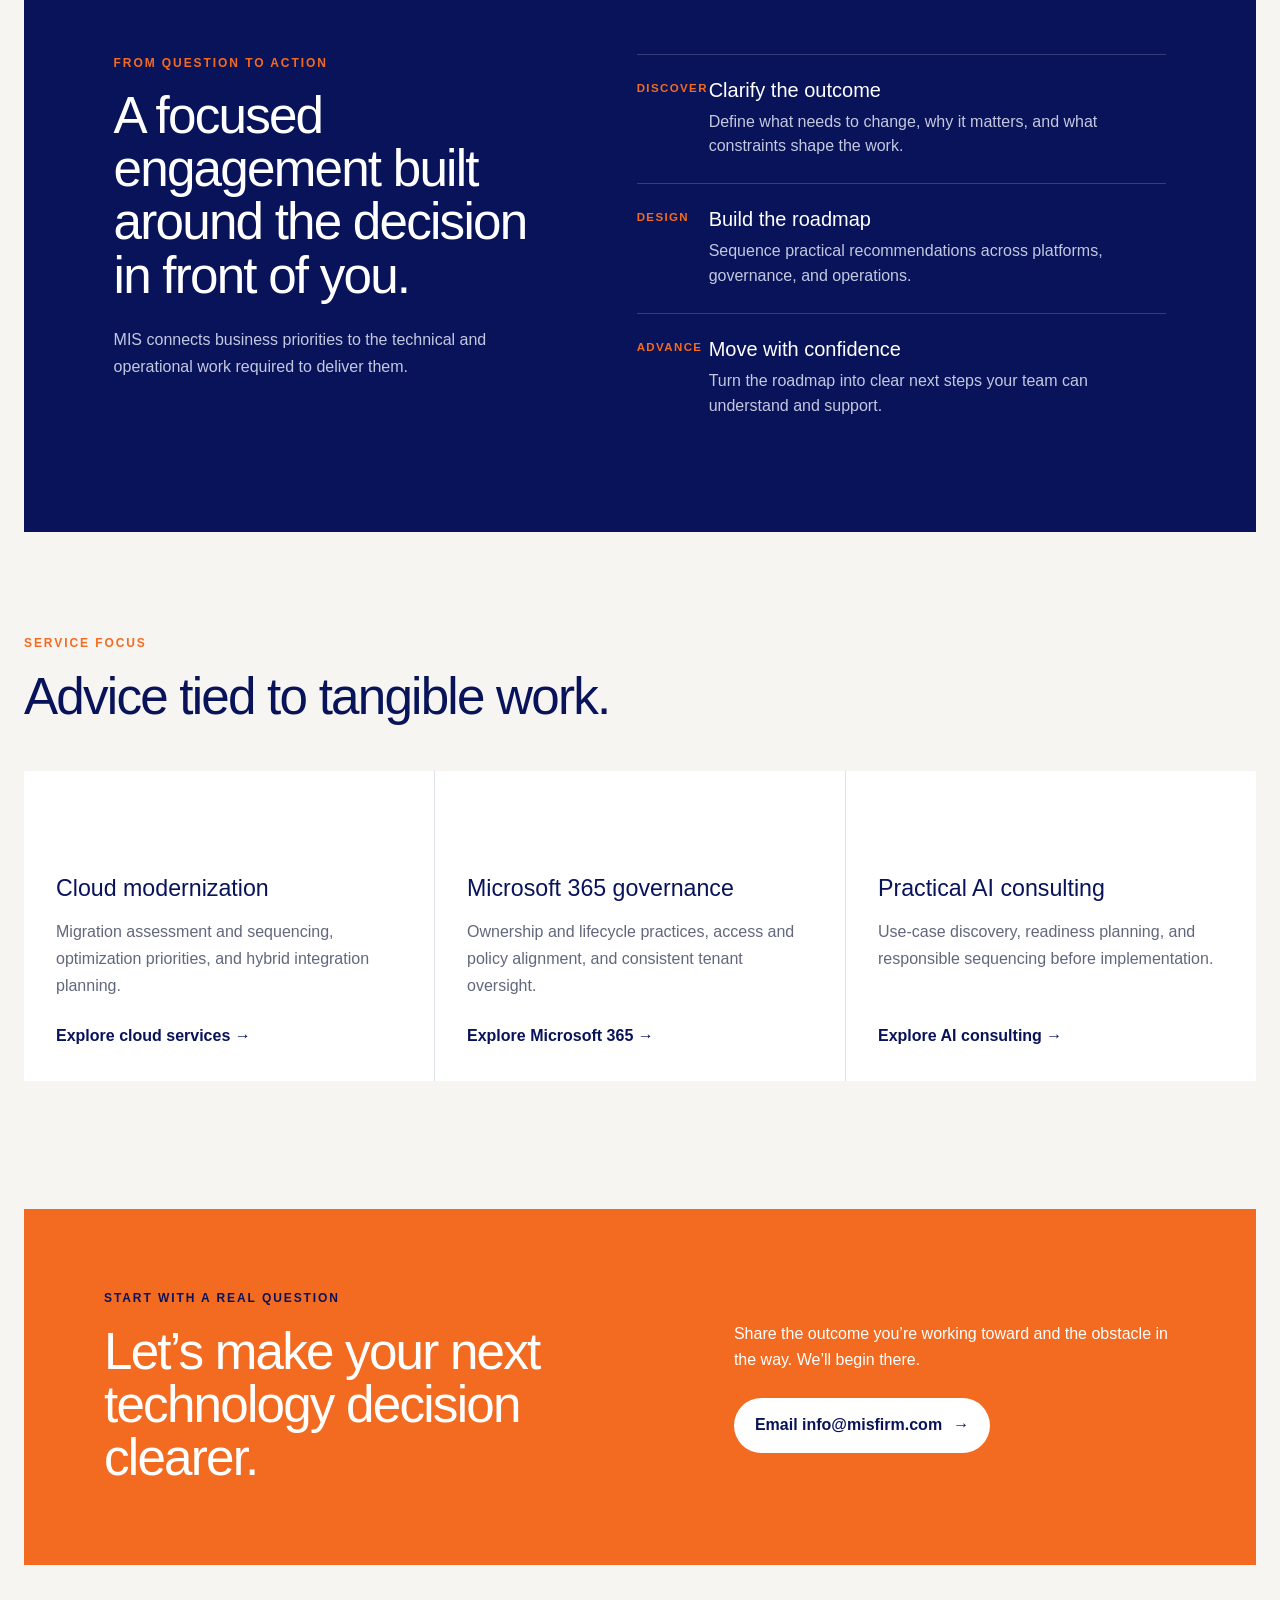
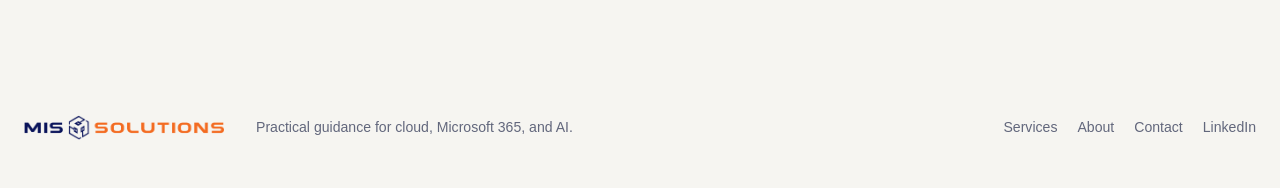
==== commit 45b01a0b: "Use cropped logo asset on homepage" ====
--- a/index.html
+++ b/index.html
@@ -17,7 +17,7 @@
     <a class="skip-link" href="#main">Skip to content</a>
     <header class="site-header shell">
       <a class="brand" href="index.html" aria-label="MIS Solutions home"
-        ><img src="assets/mis-logo.svg" alt="MIS Solutions"
+        ><img src="assets/mis-logo.png" alt="MIS Solutions"
       /></a>
       <nav class="site-nav" aria-label="Primary navigation">
         <a aria-current="page" href="index.html">Home</a
@@ -199,7 +199,7 @@
       </section>
     </main>
     <footer class="site-footer shell">
-      <img src="assets/mis-logo.svg" alt="MIS Solutions" />
+      <img src="assets/mis-logo.png" alt="MIS Solutions" />
       <p>Practical guidance for cloud, Microsoft 365, and AI.</p>
       <div class="footer-links">
         <a href="services.html">Services</a><a href="about.html">About</a
--- a/styles.css
+++ b/styles.css
@@ -7,6 +7,7 @@
   --paper: #f6f5f1;
   --cream: #ece9e1;
   --content: 1240px;
+  --brand-logo-width: 240px;
   --font: "Quivera Regular", "Trebuchet MS", sans-serif;
   --display: var(--font);
   --body: var(--font);
@@ -69,7 +70,7 @@
   top: 1rem;
 }
 .site-header {
-  min-height: 92px;
+  min-height: 116px;
   display: flex;
   align-items: center;
   justify-content: space-between;
@@ -81,7 +82,7 @@
   flex: 0 0 auto;
 }
 .brand img {
-  width: 188px;
+  width: var(--brand-logo-width);
 }
 .brand-copy {
   display: none;
@@ -472,7 +473,7 @@
   font-size: 0.88rem;
 }
 .site-footer img {
-  width: 180px;
+  width: var(--brand-logo-width);
 }
 .footer-links {
   display: flex;
@@ -604,9 +605,6 @@
     padding: 1rem 0;
     align-items: flex-start;
   }
-  .brand img {
-    width: 150px;
-  }
   .site-nav {
     justify-content: flex-end;
     flex-wrap: wrap;
